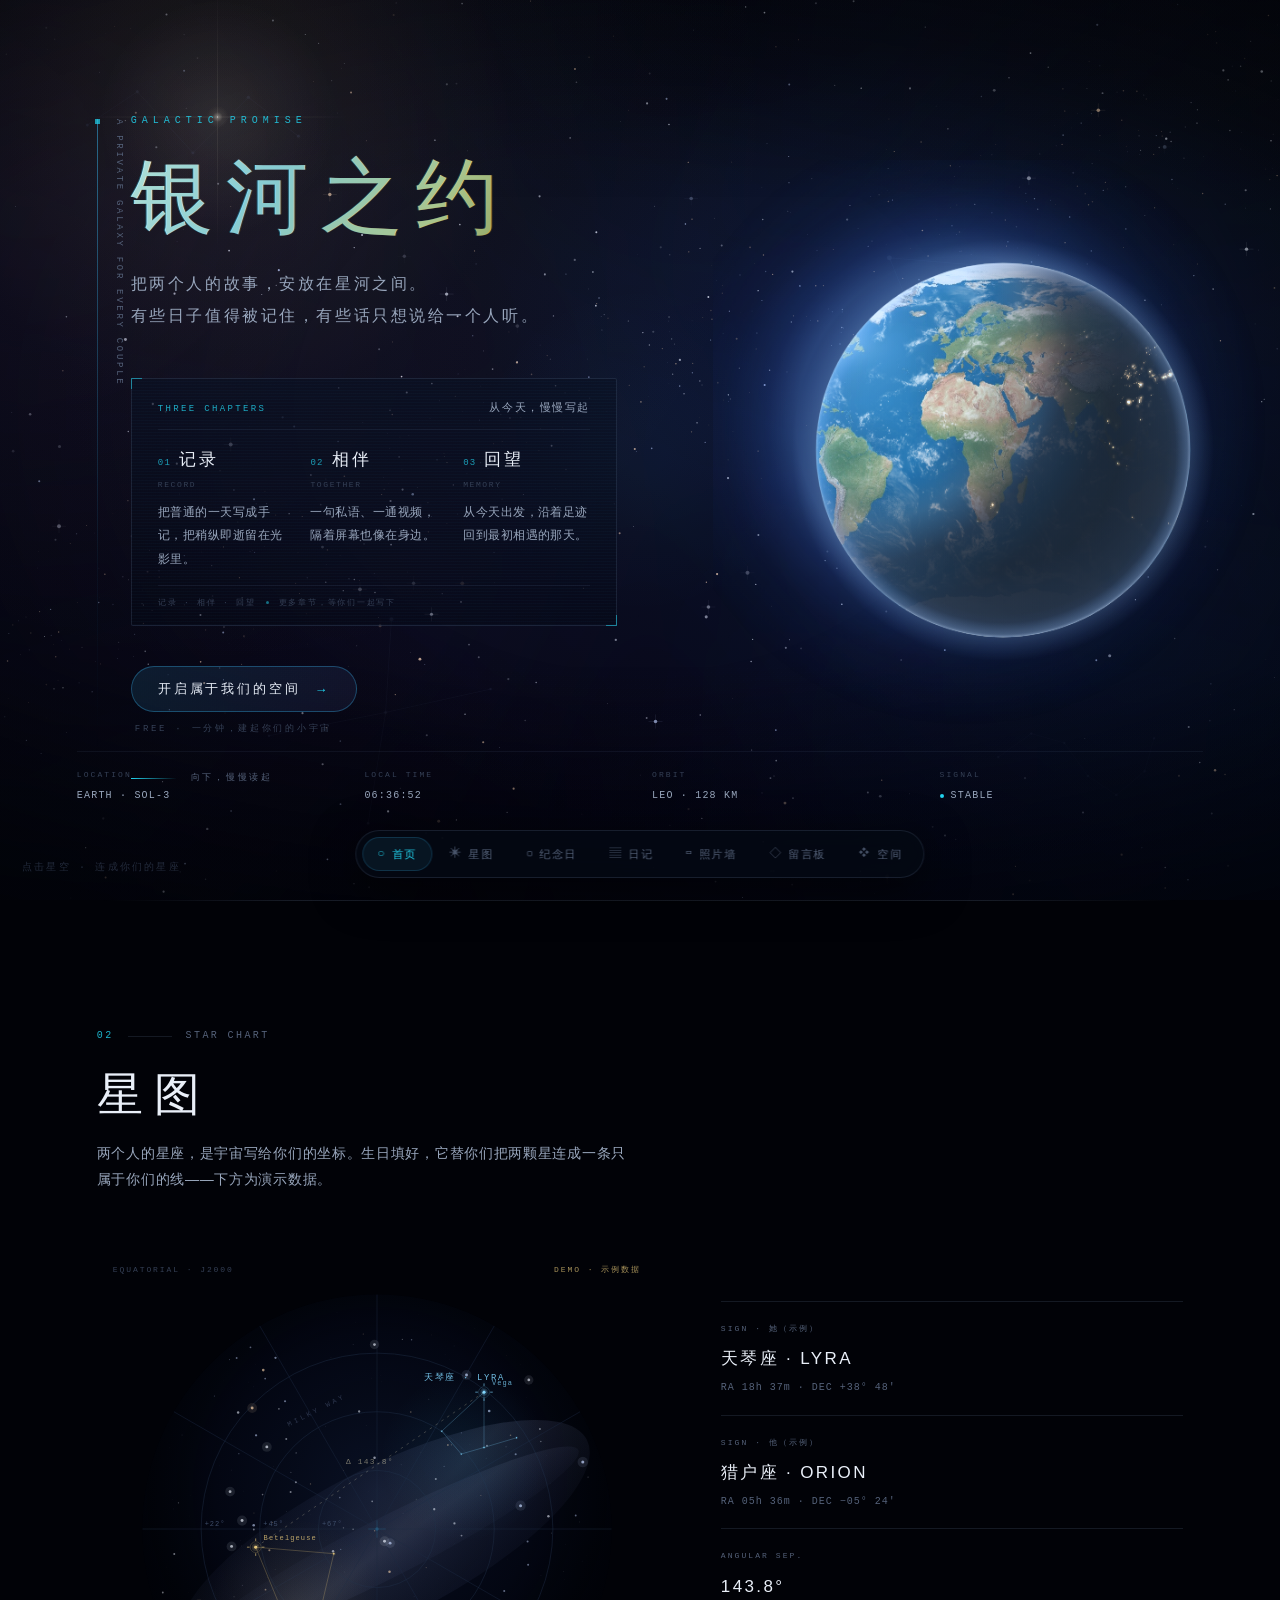
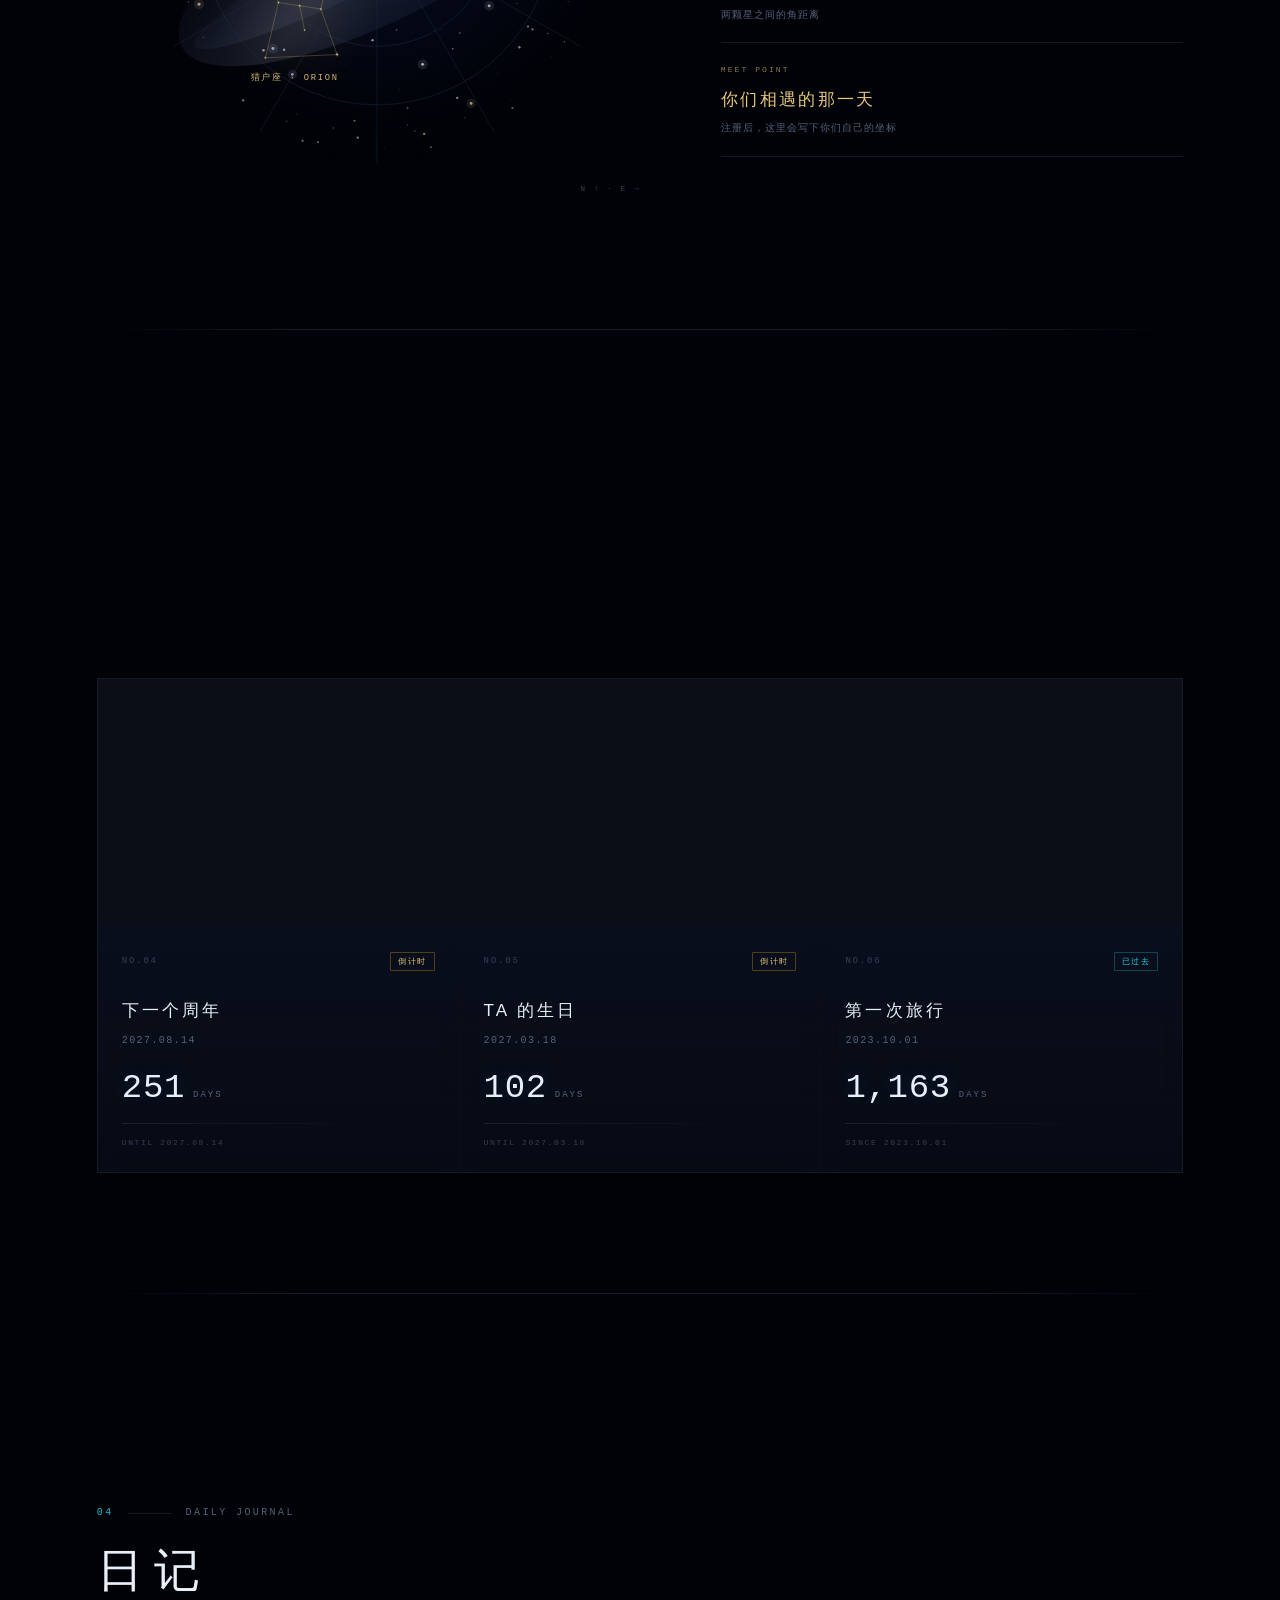
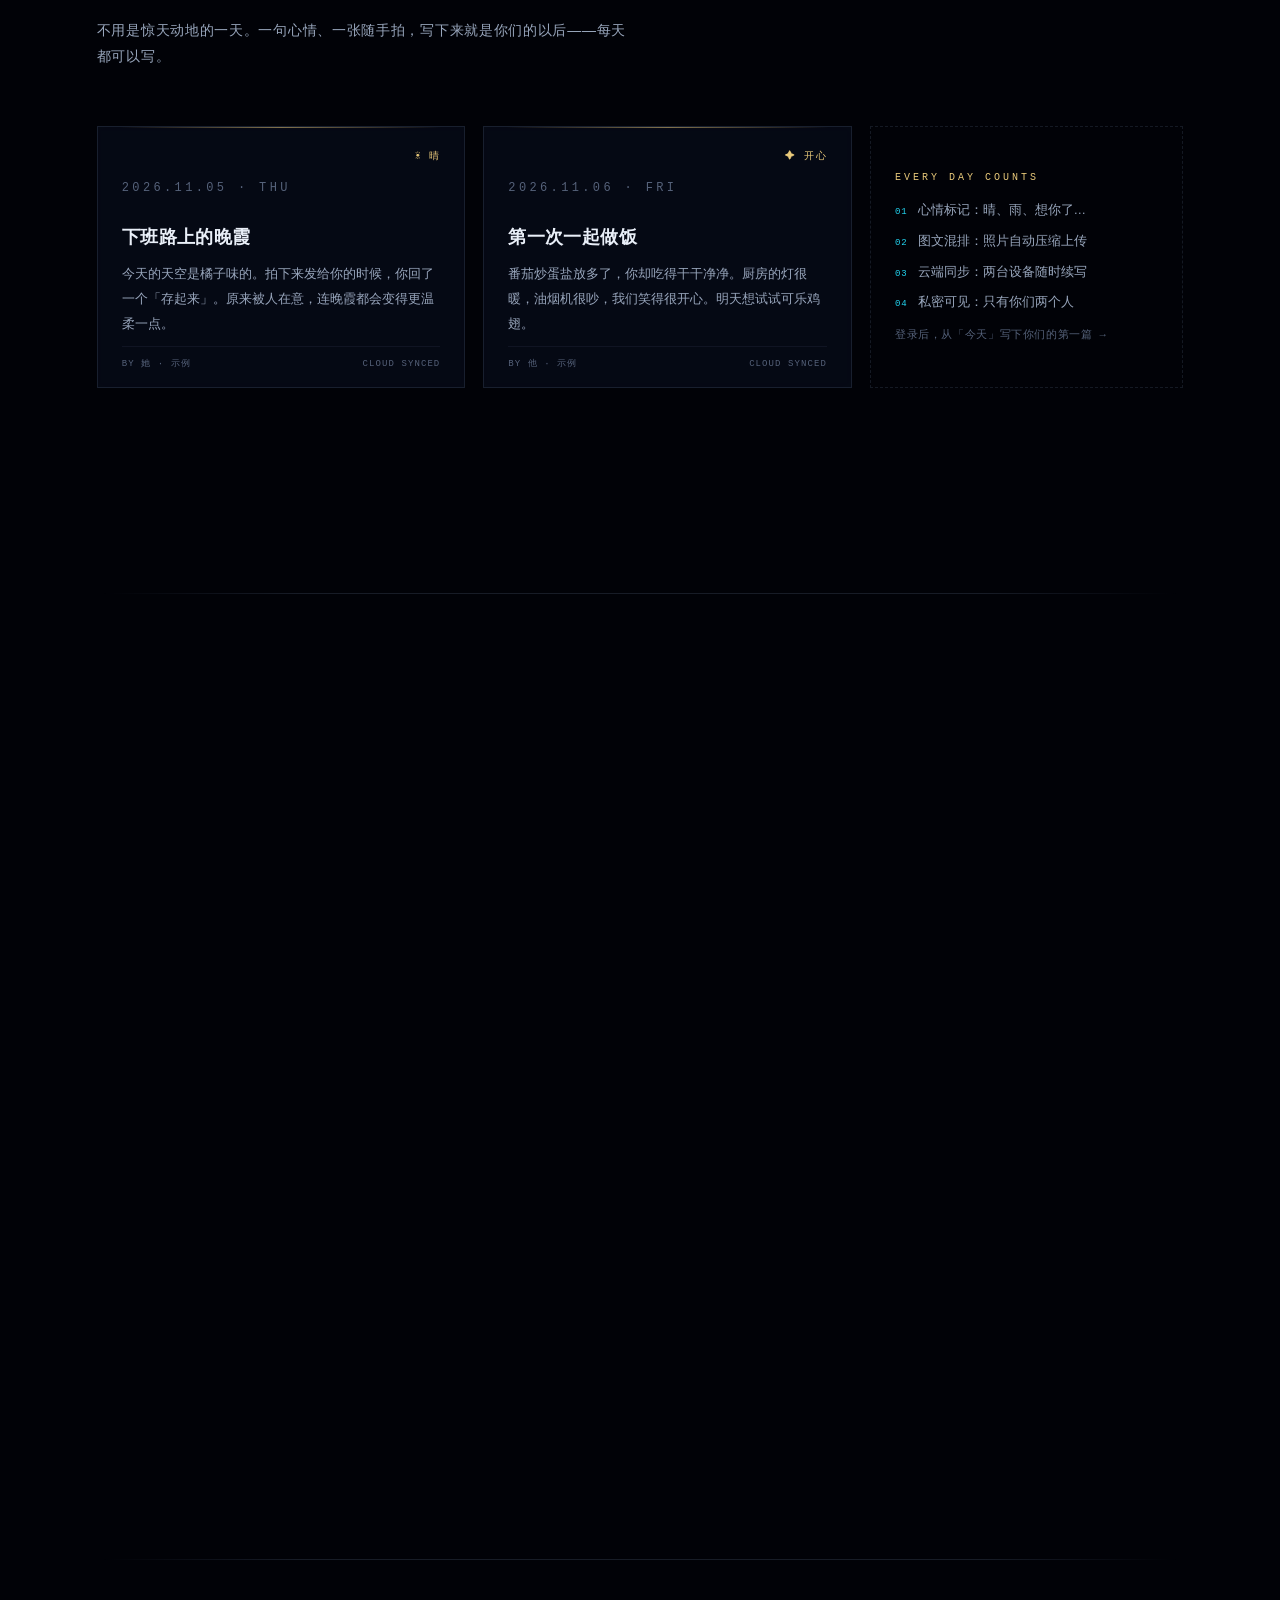
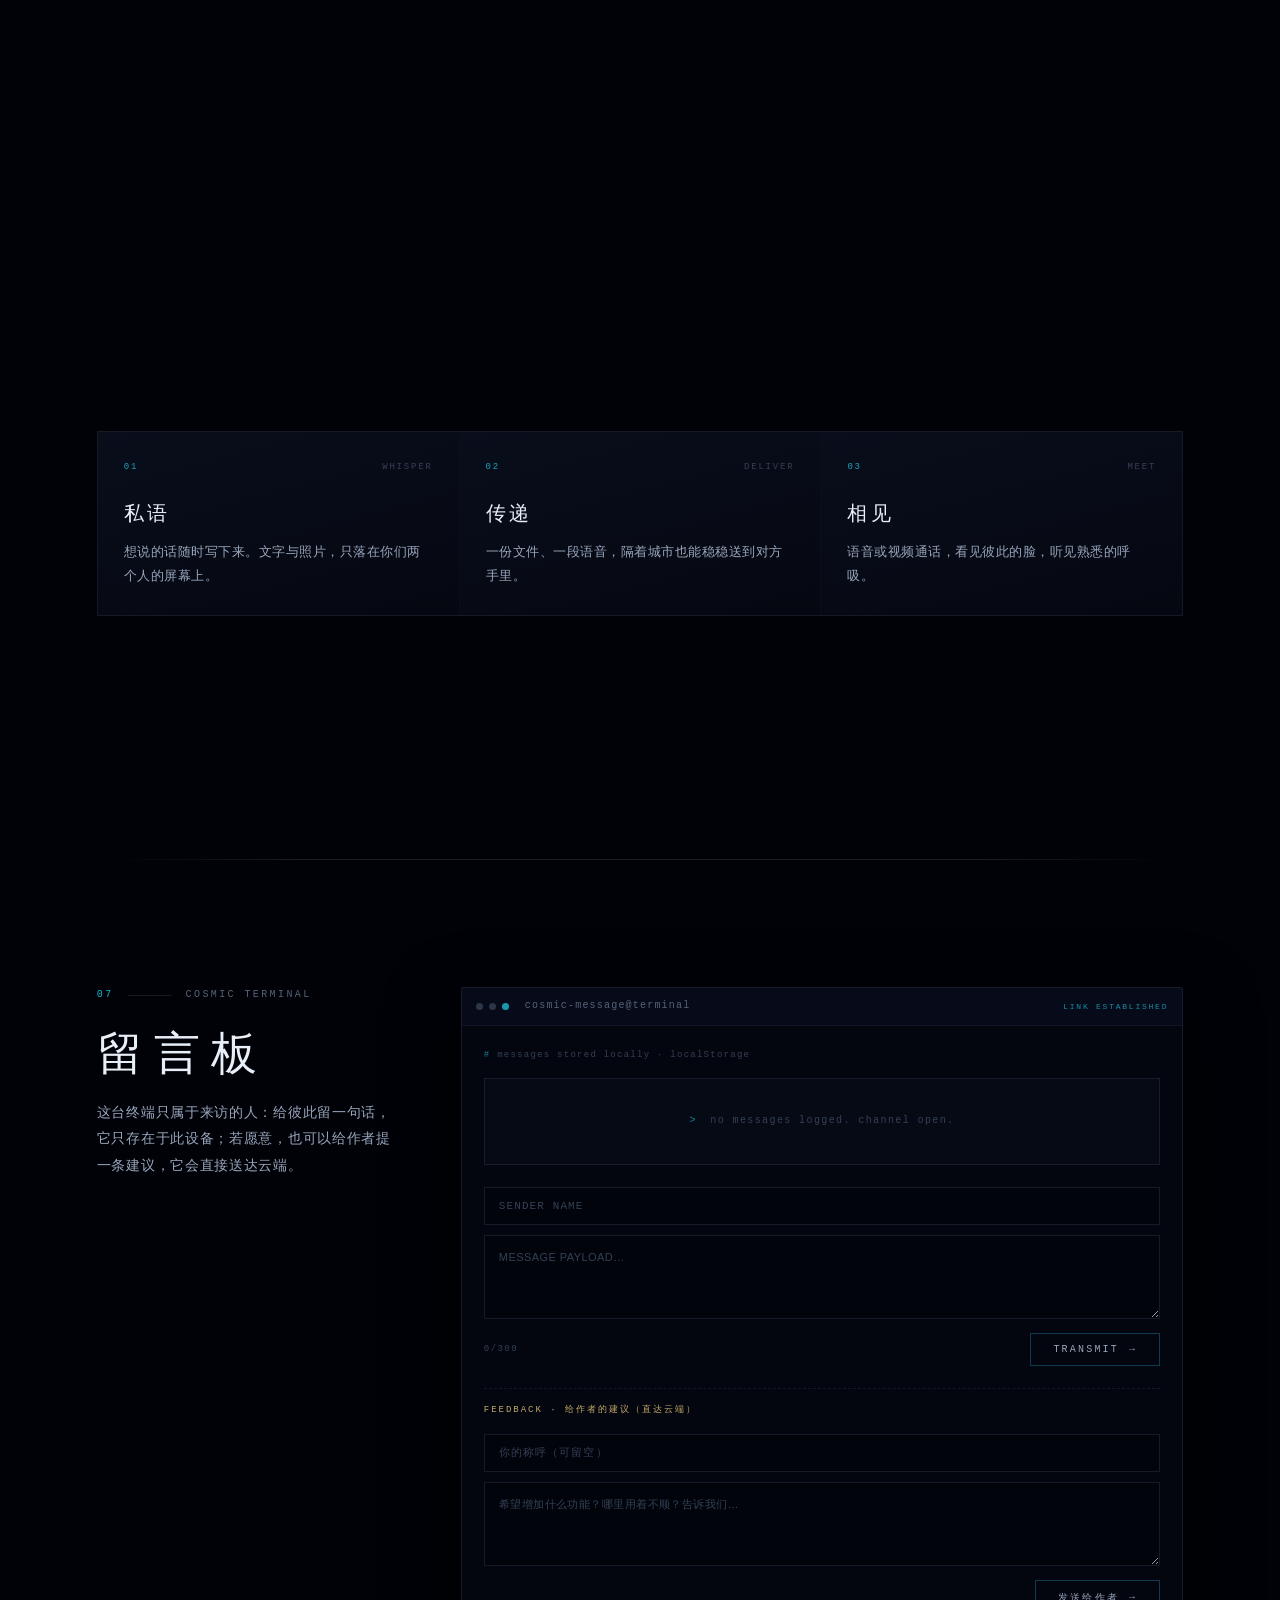
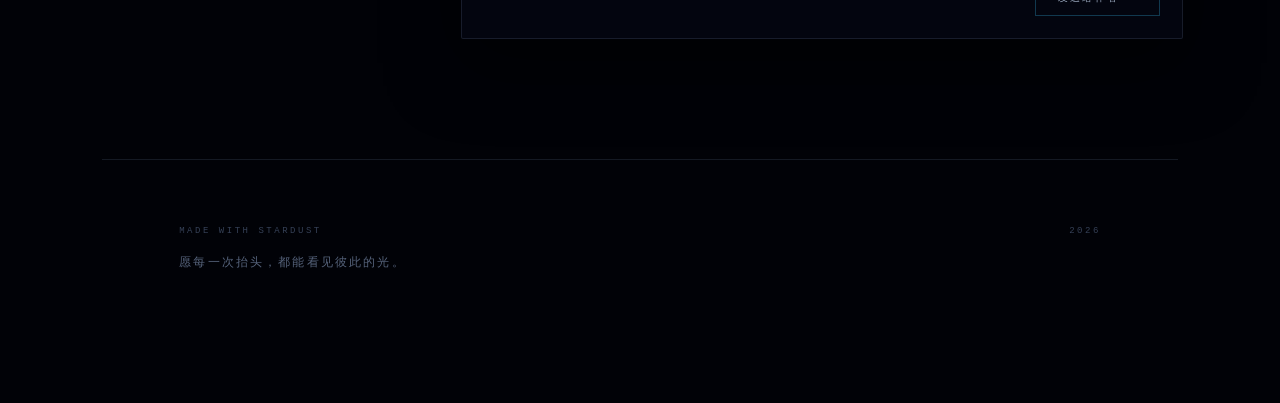
==== index.html @ 8450c368 "feat: shared couple album (add/view/remove photos), long message expand, draft autosave, today banne" ====
<!DOCTYPE html>
<html lang="zh-CN">
<head>
<meta charset="UTF-8" />
<meta name="viewport" content="width=device-width, initial-scale=1.0, maximum-scale=1.0, user-scalable=no, interactive-widget=resizes-content" />
<title>银河之约</title>
<meta name="description" content="银河之约 · 情侣私密空间：日记、照片、私语、通话与纪念日，只属于你们两个人。" />
<meta name="theme-color" content="#010207" />
<link rel="manifest" href="manifest.webmanifest" />
<link rel="icon" type="image/png" sizes="192x192" href="pwa-192.png" />
<link rel="apple-touch-icon" href="pwa-192.png" />
<meta name="apple-mobile-web-app-capable" content="yes" />
<meta name="apple-mobile-web-app-status-bar-style" content="black-translucent" />
<meta name="apple-mobile-web-app-title" content="银河之约" />
<link rel="stylesheet" href="style.css?v=20261110c" />
</head>
<body>

<!-- ============ 背景层 ============ -->
<div class="space-bg">
  <canvas id="starfield"></canvas>
  <svg id="skyConstellations" class="sky-constellations" viewBox="0 0 1000 700" preserveAspectRatio="xMidYMid slice" aria-hidden="true"></svg>
  <div class="nebula-layer" id="nebula"></div>
  <div class="galaxy-arm" id="galaxyArm"></div>
  <div class="grain"></div>
  <div class="vignette"></div>
</div>

<!-- 点击星空落下的星座 -->
<canvas id="userStars" aria-hidden="true"></canvas>

<!-- 鼠标跟随光晕 -->
<div class="cursor-glow" id="cursorGlow"></div>

<!-- ============ 加载动画 ============ -->
<div class="loader" id="loader">
  <div class="boot">
    <div class="boot-row"><span class="boot-k">SESSION</span><span class="boot-v">ORBITAL_RENDERER</span><span class="boot-s">OK</span></div>
    <div class="boot-row"><span class="boot-k">EPHEMERIS</span><span class="boot-v">EARTH / SOL-3</span><span class="boot-s">OK</span></div>
    <div class="boot-row"><span class="boot-k">STAR_CATALOG</span><span class="boot-v">HIPPARCOS SUBSET</span><span class="boot-s">LOADED</span></div>
    <div class="boot-row"><span class="boot-k">SIGNAL</span><span class="boot-v">ACQUIRING…</span><span class="boot-s blink">▮</span></div>
  </div>
  <div class="boot-bar"><i></i></div>
  <div class="boot-caption">穿越银河 · 正在接近地球</div>
</div>
<script>
  // 兜底：即使后续脚本加载失败或报错，开机画面也会按时隐藏
  setTimeout(function () {
    var l = document.getElementById('loader');
    if (l) l.classList.add('hide');
  }, 1800);
</script>

<!-- ============ 底部导航 ============ -->
<nav class="bottom-nav">
  <a href="#home" class="nav-link active" data-target="home">
    <span class="nav-icon">○</span><span class="nav-label">首页</span>
  </a>
  <a href="#coordinates" class="nav-link" data-target="coordinates">
    <span class="nav-icon">✳</span><span class="nav-label">星图</span>
  </a>
  <a href="#anniversary" class="nav-link" data-target="anniversary">
    <span class="nav-icon">▢</span><span class="nav-label">纪念日</span>
  </a>
  <a href="#journal" class="nav-link" data-target="journal">
    <span class="nav-icon">▤</span><span class="nav-label">日记</span>
  </a>
  <a href="#gallery" class="nav-link" data-target="gallery">
    <span class="nav-icon">▭</span><span class="nav-label">照片墙</span>
  </a>
  <a href="#message" class="nav-link" data-target="message">
    <span class="nav-icon">◇</span><span class="nav-label">留言板</span>
  </a>
  <a class="nav-link nav-app" id="navApp">
    <span class="nav-icon">❖</span><span class="nav-label">空间</span>
  </a>
</nav>

<!-- ============ 01 首页 ============ -->
<section id="home" class="section hero">
  <div class="hero-content">
    <div class="hero-text">
      <div class="hero-rail"><span>A PRIVATE GALAXY FOR EVERY COUPLE</span></div>
      <div class="hero-subtitle">GALACTIC PROMISE</div>
      <h1 class="hero-title">
        <span class="name name-brand">银河之约</span>
      </h1>
      <p class="hero-quote">把两个人的故事，安放在星河之间。<br />有些日子值得被记住，有些话只想说给一个人听。</p>

      <!-- 空间三章 -->
      <div class="hud-panel hero-chapters">
        <div class="hud-top">
          <span class="hud-label">THREE CHAPTERS</span>
          <span class="hud-date">从今天，慢慢写起</span>
        </div>
        <div class="chapter-list">
          <div class="chapter">
            <div class="chapter-head"><span class="chapter-no">01</span><span class="chapter-name">记录</span></div>
            <div class="chapter-en">RECORD</div>
            <p class="chapter-desc">把普通的一天写成手记，把稍纵即逝留在光影里。</p>
          </div>
          <div class="chapter">
            <div class="chapter-head"><span class="chapter-no">02</span><span class="chapter-name">相伴</span></div>
            <div class="chapter-en">TOGETHER</div>
            <p class="chapter-desc">一句私语、一通视频，隔着屏幕也像在身边。</p>
          </div>
          <div class="chapter">
            <div class="chapter-head"><span class="chapter-no">03</span><span class="chapter-name">回望</span></div>
            <div class="chapter-en">MEMORY</div>
            <p class="chapter-desc">从今天出发，沿着足迹回到最初相遇的那天。</p>
          </div>
        </div>
        <div class="hud-foot">
          <span>记录 · 相伴 · 回望</span>
          <span class="hud-dot"></span>
          <span>更多章节，等你们一起写下</span>
        </div>
      </div>

      <div class="hero-cta">
        <button class="cta-btn" id="ctaEnter" type="button">
          <span class="cta-txt">开启属于我们的空间</span>
          <span class="cta-arrow">→</span>
        </button>
        <span class="cta-note">FREE · 一分钟，建起你们的小宇宙</span>
      </div>

      <a href="#coordinates" class="scroll-hint">
        <span class="scroll-line"></span>
        <span>向下，慢慢读起</span>
      </a>
    </div>
  </div>

  <div class="hero-meta">
    <div class="hm-item"><span class="hm-k">LOCATION</span><span class="hm-v">EARTH · SOL-3</span></div>
    <div class="hm-item"><span class="hm-k">LOCAL TIME</span><span class="hm-v" id="localClock">--:--:--</span></div>
    <div class="hm-item"><span class="hm-k">ORBIT</span><span class="hm-v">LEO · 128 KM</span></div>
    <div class="hm-item"><span class="hm-k">SIGNAL</span><span class="hm-v"><i class="pulse"></i>STABLE</span></div>
  </div>
</section>

<!-- ============ 02 星图 ============ -->
<section id="coordinates" class="section">
  <div class="section-inner">
    <div class="section-head">
      <div class="sec-meta"><span class="sec-no">02</span><span class="sec-dim"></span><span class="sec-tag">STAR CHART</span></div>
      <h2 class="section-title">星图</h2>
      <p class="section-desc" id="chartDesc">两个人的星座，是宇宙写给你们的坐标。生日填好，它替你们把两颗星连成一条只属于你们的线——下方为演示数据。</p>
    </div>

    <div class="star-stage">
      <div class="chart-wrap">
        <svg id="starChart" viewBox="0 0 640 640" preserveAspectRatio="xMidYMid meet" role="img" aria-label="赤道坐标星图"></svg>
        <div class="chart-hud chart-hud-tl">EQUATORIAL · J2000</div>
        <div class="chart-hud chart-hud-tr">DEMO · 示例数据</div>
        <div class="chart-hud chart-hud-br">N ↑ · E →</div>
      </div>

      <div class="coord-meta">
        <div class="coord-row">
          <div class="coord-key">SIGN · 她（示例）</div>
          <div class="coord-val" id="signA">天琴座 · LYRA</div>
          <div class="coord-sub" id="signACoord">RA 18h 37m · DEC +38° 47′</div>
        </div>
        <div class="coord-row">
          <div class="coord-key">SIGN · 他（示例）</div>
          <div class="coord-val" id="signB">猎户座 · ORION</div>
          <div class="coord-sub" id="signBCoord">RA 05h 35m · DEC −05° 23′</div>
        </div>
        <div class="coord-row">
          <div class="coord-key">ANGULAR SEP.</div>
          <div class="coord-val" id="separation">92.6°</div>
          <div class="coord-sub">两颗星之间的角距离</div>
        </div>
        <div class="coord-row meet">
          <div class="coord-key">MEET POINT</div>
          <div class="coord-val">你们相遇的那一天</div>
          <div class="coord-sub">注册后，这里会写下你们自己的坐标</div>
        </div>
      </div>
    </div>
  </div>
</section>

<!-- ============ 03 纪念日 ============ -->
<section id="anniversary" class="section">
  <div class="section-inner">
    <div class="section-head">
      <div class="sec-meta"><span class="sec-no">03</span><span class="sec-dim"></span><span class="sec-tag">ANNIVERSARY LOG</span></div>
      <h2 class="section-title">纪念日</h2>
      <p class="section-desc">有些日子，不必提醒也不会忘。相遇的第几天、下一个周年还有多远，它替你们静静数着——下方为演示数据。</p>
    </div>

    <div class="anniv-grid" id="annivGrid"></div>
  </div>
</section>

<!-- ============ 04 日记 ============ -->
<section id="journal" class="section">
  <div class="section-inner">
    <div class="section-head">
      <div class="sec-meta"><span class="sec-no">04</span><span class="sec-dim"></span><span class="sec-tag">DAILY JOURNAL</span></div>
      <h2 class="section-title">日记</h2>
      <p class="section-desc">不用是惊天动地的一天。一句心情、一张随手拍，写下来就是你们的以后——每天都可以写。</p>
    </div>

    <div class="diary-demo">
      <article class="diary-card fade-up">
        <div class="diary-top">
          <span class="diary-date">2026.11.05 · THU</span>
          <span class="diary-mood">☀ 晴</span>
        </div>
        <h3 class="diary-title">下班路上的晚霞</h3>
        <p class="diary-text">今天的天空是橘子味的。拍下来发给你的时候，你回了一个「存起来」。原来被人在意，连晚霞都会变得更温柔一点。</p>
        <div class="diary-foot">
          <span>BY 她 · 示例</span>
          <span>CLOUD SYNCED</span>
        </div>
      </article>

      <article class="diary-card fade-up" style="transition-delay:.08s">
        <div class="diary-top">
          <span class="diary-date">2026.11.06 · FRI</span>
          <span class="diary-mood">✦ 开心</span>
        </div>
        <h3 class="diary-title">第一次一起做饭</h3>
        <p class="diary-text">番茄炒蛋盐放多了，你却吃得干干净净。厨房的灯很暖，油烟机很吵，我们笑得很开心。明天想试试可乐鸡翅。</p>
        <div class="diary-foot">
          <span>BY 他 · 示例</span>
          <span>CLOUD SYNCED</span>
        </div>
      </article>

      <aside class="diary-side fade-up" style="transition-delay:.16s">
        <h3>EVERY DAY COUNTS</h3>
        <div class="diary-feat">
          <div><span>01</span>心情标记：晴、雨、想你了…</div>
          <div><span>02</span>图文混排：照片自动压缩上传</div>
          <div><span>03</span>云端同步：两台设备随时续写</div>
          <div><span>04</span>私密可见：只有你们两个人</div>
        </div>
        <p>登录后，从「今天」写下你们的第一篇 →</p>
      </aside>
    </div>
  </div>
</section>

<!-- ============ 05 照片墙 ============ -->
<section id="gallery" class="section">
  <div class="section-inner">
    <div class="section-head">
      <div class="sec-meta"><span class="sec-no">05</span><span class="sec-dim"></span><span class="sec-tag">MEMORY ARCHIVE</span></div>
      <h2 class="section-title">照片墙</h2>
      <p class="section-desc">光替你们留住瞬间，你们把它挂进星空。下方为示例图。</p>
    </div>

    <div class="gallery-grid" id="galleryGrid"></div>
  </div>
</section>

<!-- 图片放大预览 -->
<div class="lightbox" id="lightbox">
  <div class="lightbox-inner">
    <button class="lb-close" id="lbClose" aria-label="关闭">×</button>
    <img id="lbImg" src="" alt="" />
    <div class="lb-foot">
      <span class="lb-index" id="lbIndex">01 / 06</span>
      <span class="lb-caption" id="lbCaption"></span>
    </div>
  </div>
</div>

<!-- ============ 06 私信与通话 ============ -->
<section id="together" class="section">
  <div class="section-inner">
    <div class="section-head">
      <div class="sec-meta"><span class="sec-no">06</span><span class="sec-dim"></span><span class="sec-tag">WHISPER &amp; CALL</span></div>
      <h2 class="section-title">私语与相见</h2>
      <p class="section-desc">有些话不必等到见面。文字、照片、文件随手送达；想念的时候，一通语音或视频，让距离短暂失效。登录后进入「私信」，只有你们两个人看得见。</p>
    </div>

    <div class="together-grid">
      <article class="together-card">
        <div class="tg-top"><span class="tg-no">01</span><span class="tg-en">WHISPER</span></div>
        <h3>私语</h3>
        <p>想说的话随时写下来。文字与照片，只落在你们两个人的屏幕上。</p>
      </article>
      <article class="together-card">
        <div class="tg-top"><span class="tg-no">02</span><span class="tg-en">DELIVER</span></div>
        <h3>传递</h3>
        <p>一份文件、一段语音，隔着城市也能稳稳送到对方手里。</p>
      </article>
      <article class="together-card">
        <div class="tg-top"><span class="tg-no">03</span><span class="tg-en">MEET</span></div>
        <h3>相见</h3>
        <p>语音或视频通话，看见彼此的脸，听见熟悉的呼吸。</p>
      </article>
    </div>
  </div>
</section>

<!-- ============ 07 留言板 ============ -->
<section id="message" class="section">
  <div class="section-inner">
    <div class="message-stage">
      <div class="section-head">
        <div class="sec-meta"><span class="sec-no">07</span><span class="sec-dim"></span><span class="sec-tag">COSMIC TERMINAL</span></div>
        <h2 class="section-title">留言板</h2>
        <p class="section-desc">这台终端只属于来访的人：给彼此留一句话，它只存在于此设备；若愿意，也可以给作者提一条建议，它会直接送达云端。</p>
      </div>

      <div class="terminal">
      <div class="terminal-bar">
        <span class="dot"></span><span class="dot"></span><span class="dot on"></span>
        <span class="term-title">cosmic-message@terminal</span>
        <span class="term-status">LINK ESTABLISHED</span>
      </div>
      <div class="terminal-body">
        <div class="term-note"><span># </span>messages stored locally · localStorage</div>
        <div class="msg-list" id="msgList"></div>
        <form class="msg-form" id="msgForm">
          <div class="msg-fields">
            <input type="text" id="msgName" class="msg-input" placeholder="SENDER NAME" maxlength="20" />
            <textarea id="msgText" class="msg-input msg-area" placeholder="MESSAGE PAYLOAD…" maxlength="300"></textarea>
          </div>
          <div class="msg-actions">
            <span class="msg-count"><span id="msgCount">0</span>/300</span>
            <button type="submit" class="msg-btn">TRANSMIT <span class="btn-arrow">→</span></button>
          </div>
        </form>

        <div class="fb-divider"><span>FEEDBACK · 给作者的建议（直达云端）</span></div>
        <form class="msg-form" id="fbForm">
          <div class="msg-fields">
            <input type="text" id="fbName" class="msg-input" placeholder="你的称呼（可留空）" maxlength="20" />
            <textarea id="fbText" class="msg-input msg-area" placeholder="希望增加什么功能？哪里用着不顺？告诉我们…" maxlength="500"></textarea>
          </div>
          <div class="msg-actions">
            <span class="fb-status" id="fbStatus"></span>
            <button type="submit" class="msg-btn">发送给作者 <span class="btn-arrow">→</span></button>
          </div>
        </form>
      </div>
      </div>
    </div>
  </div>
</section>

<footer class="footer">
  <div class="footer-top">
    <span>MADE WITH STARDUST</span>
    <span id="footerYear">2026</span>
  </div>
  <div class="footer-sub">愿每一次抬头，都能看见彼此的光。</div>
</footer>

<!-- ============ 登录 / 注册 ============ -->
<div class="auth-modal" id="authModal" hidden>
  <div class="auth-box" role="dialog" aria-modal="true">
    <div class="auth-head">
      <div class="auth-logo">✦</div>
      <div class="auth-title">银河之约 · 私密空间</div>
      <div class="auth-sub">OUR PRIVATE ORBIT</div>
    </div>
    <div class="auth-tabs">
      <button type="button" class="auth-tab active" data-tab="login">登录</button>
      <button type="button" class="auth-tab" data-tab="register">注册</button>
    </div>

    <form class="auth-form" id="loginForm">
      <label class="af-label">用户名
        <input id="loginUser" autocomplete="username" required maxlength="20" />
      </label>
      <label class="af-label">密码
        <input id="loginPass" type="password" autocomplete="current-password" required maxlength="40" />
      </label>
      <button class="auth-submit" type="submit">登 录</button>
      <button type="button" class="auth-forgot" id="forgotBtn">忘记密码？用恢复码重置</button>
      <div class="auth-err" id="loginErr"></div>
    </form>

    <form class="auth-form" id="regForm" hidden>
      <div class="af-row">
        <label class="af-label">用户名
          <input id="regUser" required minlength="2" maxlength="20" placeholder="登录用" />
        </label>
        <label class="af-label">昵称
          <input id="regNick" required maxlength="12" placeholder="TA看到的名字" />
        </label>
      </div>
      <div class="af-row">
        <label class="af-label">密码
          <input id="regPass" type="password" required minlength="4" maxlength="40" />
        </label>
        <label class="af-label">确认密码
          <input id="regPass2" type="password" required maxlength="40" />
        </label>
      </div>
      <div class="af-row af-row-full">
        <label class="af-label">生日
          <div class="bday-selects">
            <select id="regYear"><option value="">年</option></select>
            <select id="regMonth"><option value="">月</option></select>
            <select id="regDay"><option value="">日</option></select>
          </div>
        </label>
      </div>
      <div class="af-row af-row-full">
        <label class="af-label">星座
          <select id="regSign">
            <option>白羊座</option><option>金牛座</option><option>双子座</option>
            <option>巨蟹座</option><option>狮子座</option><option>处女座</option>
            <option>天秤座</option><option>天蝎座</option><option>射手座</option>
            <option>摩羯座</option><option>水瓶座</option><option>双鱼座</option>
          </select>
        </label>
      </div>
      <div class="af-hint">选好生日自动匹配星座，也可以手动改</div>
      <div class="pair-toggle" id="pairToggle">
        <button type="button" class="pair-opt active" data-pair="create">创建我们的空间</button>
        <button type="button" class="pair-opt" data-pair="join">加入TA的空间</button>
      </div>
      <label class="af-label" id="pairCodeWrap" hidden>配对码（TA创建空间后会看到）
        <input id="regPair" placeholder="6位配对码" maxlength="6" />
      </label>
      <button class="auth-submit" type="submit">注册并进入</button>
      <div class="auth-err" id="regErr"></div>
      <div class="auth-tip">数据保存在你们的云端空间 · 两台设备实时同步</div>
    </form>

    <button class="auth-close" id="authClose" type="button" aria-label="关闭">×</button>
  </div>
</div>

<!-- ============ 情侣空间 ============ -->
<div class="app-overlay" id="app" hidden>
  <header class="app-top">
    <div class="app-brand">
      <span class="app-logo">✦</span>
      <span class="app-names" id="appNames">—</span>
      <span class="app-days" id="appDays"></span>
    </div>
    <nav class="app-tabs" id="appTabs">
      <button type="button" class="app-tab active" data-tab="today">今日</button>
      <button type="button" class="app-tab" data-tab="chat">私信<span class="tab-dot" id="chatDot" hidden></span></button>
      <button type="button" class="app-tab" data-tab="diary">日记</button>
      <button type="button" class="app-tab" data-tab="photos">照片</button>
      <button type="button" class="app-tab" data-tab="timeline">足迹</button>
      <button type="button" class="app-tab" data-tab="promise">约定</button>
      <button type="button" class="app-tab" data-tab="home">主页</button>
      <button type="button" class="app-tab" data-tab="us">我们</button>
    </nav>
    <div class="app-user">
      <span class="sync-state" id="syncState" hidden></span>
      <button type="button" class="btn-primary" id="btnWrite">＋ 写日记</button>
      <span class="app-me" id="appMe"></span>
      <button type="button" class="btn-ghost" id="btnExit" title="返回网站">↩</button>
      <button type="button" class="btn-ghost" id="btnLogout">退出</button>
    </div>
  </header>
  <main class="app-main" id="appMain"></main>
</div>

<!-- ============ 日记编辑器 ============ -->
<div class="editor-modal" id="editorModal" hidden>
  <div class="editor-box" role="dialog" aria-modal="true">
    <div class="editor-head">
      <span id="editorTitle">记录今天</span>
      <button type="button" class="btn-ghost" id="editorClose">✕</button>
    </div>
    <div class="editor-moods" id="editorMoods"></div>
    <input class="editor-title" id="editorTitleInput" placeholder="标题（可留空）" maxlength="30" />
    <textarea class="editor-text" id="editorText" rows="6" maxlength="2000" placeholder="今天想记下来的一切……"></textarea>
    <div class="editor-photos">
      <div class="editor-thumbs" id="editorThumbs"></div>
      <label class="editor-addphoto">＋ 照片
        <input type="file" id="editorFile" accept="image/*" multiple hidden />
      </label>
    </div>
    <div class="editor-foot">
      <span class="editor-date" id="editorDate"></span>
      <button type="button" class="btn-primary" id="editorSave">保 存</button>
    </div>
  </div>
</div>

<!-- 语音 / 视频通话 -->
<div class="call-overlay" id="callOverlay" hidden>
  <div class="call-card" id="callCard">
    <video class="call-remote" id="callRemote" autoplay playsinline></video>
    <video class="call-local" id="callLocal" autoplay playsinline muted></video>
    <div class="call-info">
      <div class="call-avatar" id="callAvatar">?</div>
      <div class="call-name" id="callName">—</div>
      <div class="call-status" id="callStatus">正在呼叫…</div>
      <div class="call-timer" id="callTimerText" hidden>00:00</div>
      <div class="call-actions">
        <button type="button" class="call-btn accept" id="callAccept" hidden>接听</button>
        <button type="button" class="call-btn" id="callMute" hidden>静音</button>
        <button type="button" class="call-btn hang" id="callHang">挂断</button>
      </div>
    </div>
  </div>
  <audio id="callAudio" autoplay></audio>
</div>

<!-- 照片查看器 -->
<div class="viewer" id="viewer" hidden>
  <img id="viewerImg" src="" alt="" />
  <button type="button" class="viewer-close" id="viewerClose" aria-label="关闭">×</button>
</div>

<!-- 首次进入的三步引导 -->
<div class="onboard" id="onboard" hidden>
  <div class="onboard-card" role="dialog" aria-modal="true" aria-labelledby="obTitle">
    <div class="ob-glow" aria-hidden="true"></div>
    <div class="ob-step" id="obStep">STEP 01 / 03</div>
    <h3 class="ob-title" id="obTitle">记录</h3>
    <p class="ob-text" id="obText"></p>
    <div class="ob-dots" id="obDots" aria-hidden="true"></div>
    <div class="ob-actions">
      <button type="button" class="btn-ghost" id="obSkip">跳过</button>
      <button type="button" class="btn-primary" id="obNext">下一步 →</button>
    </div>
  </div>
</div>

<!-- 回忆年鉴 -->
<div class="yearbook" id="yearbook" hidden>
  <div class="yb-box" role="dialog" aria-modal="true">
    <button type="button" class="yb-close" id="ybClose" aria-label="关闭">×</button>
    <div class="yb-stage">
      <img id="ybImg" alt="回忆年鉴" />
    </div>
    <div class="yb-actions">
      <a class="btn-primary" id="ybDownload" download="yearbook.png">保存图片</a>
      <button type="button" class="btn-ghost" id="ybAgain">重新生成</button>
    </div>
    <p class="yb-note">图片为 1080 × 1350，适合发朋友圈或存进相册。</p>
  </div>
</div>

<!-- TA的个人主页（只读） -->
<div class="home-overlay" id="homeOverlay" hidden>
  <button type="button" class="home-close" id="homeClose" aria-label="关闭">×</button>
  <div class="home-body" id="homeBody"></div>
</div>

<!-- 编辑个人资料 -->
<div class="pmodal" id="profileModal" hidden>
  <div class="pm-card" role="dialog" aria-modal="true" aria-labelledby="pmTitle">
    <h3 id="pmTitle">编辑资料</h3>
    <label class="pm-field">昵称
      <input id="pmNick" maxlength="24" placeholder="怎么称呼你" />
    </label>
    <label class="pm-field">个性签名
      <input id="pmMotto" maxlength="40" placeholder="写一句此刻的心情…" />
    </label>
    <div class="pm-actions">
      <button type="button" class="btn-ghost" id="pmCancel">取消</button>
      <button type="button" class="btn-primary" id="pmSave">保存</button>
    </div>
  </div>
</div>

<!-- 设置恢复码 -->
<div class="pmodal" id="recoveryModal" hidden>
  <div class="pm-card" role="dialog" aria-modal="true">
    <h3>设置恢复码</h3>
    <p class="pm-tip">忘记密码时，用这串恢复码重置。它只显示这一次，请抄下来或截图保存。</p>
    <div class="rc-code" id="rcCode">—</div>
    <p class="rc-hint" id="rcHint"></p>
    <div class="pm-actions">
      <button type="button" class="btn-ghost" id="rcCopy">复制</button>
      <button type="button" class="btn-ghost" id="rcCancel">取消</button>
      <button type="button" class="btn-primary" id="rcSave">我已记下</button>
    </div>
  </div>
</div>

<!-- 用恢复码重置密码 -->
<div class="pmodal" id="recoverModal" hidden>
  <div class="pm-card" role="dialog" aria-modal="true">
    <h3>重置密码</h3>
    <p class="pm-tip">输入用户名、恢复码和新密码。恢复码可在空间「我们」页生成。</p>
    <label class="pm-field">用户名
      <input id="rvUser" maxlength="20" autocomplete="username" />
    </label>
    <label class="pm-field">恢复码
      <input id="rvCode" maxlength="20" placeholder="例如 ABCDE-12345" />
    </label>
    <label class="pm-field">新密码
      <input id="rvPass" type="password" maxlength="40" autocomplete="new-password" />
    </label>
    <div class="auth-err" id="rvErr"></div>
    <div class="pm-actions">
      <button type="button" class="btn-ghost" id="rvCancel">取消</button>
      <button type="button" class="btn-primary" id="rvGo">重置</button>
    </div>
  </div>
</div>

<!-- 分享链接 -->
<div class="pmodal" id="shareModal" hidden>
  <div class="pm-card" role="dialog" aria-modal="true">
    <h3>只读分享链接</h3>
    <p class="pm-tip">拿到链接的人可以看到你们的统计与最近记录，只能看，不能改，也看不到私信。</p>
    <input class="pm-share-input" id="shareUrl" readonly />
    <div class="pm-actions">
      <button type="button" class="btn-ghost" id="shareCopy">复制链接</button>
      <button type="button" class="btn-primary" id="shareClose">完成</button>
    </div>
  </div>
</div>

<!-- 只读分享页 -->
<div class="share-page" id="sharePage" hidden>
  <div class="share-inner" id="shareBody"></div>
</div>

<!-- Supabase SDK：优先使用站内自带的 vendor 副本（不依赖外网 CDN，国内网络可用）；
     本地文件异常时再退回 CDN。未配置云端时加载失败也不影响本地模式。 -->
<script src="vendor/supabase.min.js?v=2.119.0"></script>
<script>
  if (typeof window.supabase === 'undefined') {
    document.write('<script src="https://cdn.jsdelivr.net/npm/@supabase/supabase-js@2/dist/umd/supabase.min.js"><\/script>');
  }
</script>
<script src="script.js?v=20261107i"></script>
<script src="app.js?v=20261110c"></script>
</body>
</html>
---- style.css ----
/* ============================================================
   银河之约 · 情侣纪念网站
   视觉：电影感深空 / 全息界面 / 克制光效
   ============================================================ */

:root {
  --bg-0: #010207;
  --bg-1: #04070f;
  --bg-2: #080e1e;

  --cyan: #22d3ee;
  --blue: #3b82f6;
  --violet: #818cf8;
  --gold: #d4a017;
  --gold-soft: #e8c97a;

  --white: #e9eff8;
  --white-dim: #98a6bc;
  --white-mute: #55627a;
  --white-faint: #354056;

  --hairline: rgba(126, 148, 184, 0.16);
  --hairline-soft: rgba(126, 148, 184, 0.09);

  --glass: rgba(10, 16, 34, 0.5);
  --glass-2: rgba(6, 10, 24, 0.62);

  --font-sans: -apple-system, BlinkMacSystemFont, "Segoe UI", "PingFang SC",
    "Hiragino Sans GB", "Microsoft YaHei", "Helvetica Neue", Arial, sans-serif;
  --font-mono: "SF Mono", "JetBrains Mono", "Roboto Mono", "Consolas",
    "Liberation Mono", monospace;

  --ease: cubic-bezier(0.16, 1, 0.3, 1);
}

* { margin: 0; padding: 0; box-sizing: border-box; }

html { scroll-behavior: smooth; }

body {
  font-family: var(--font-sans);
  background: var(--bg-0);
  color: var(--white);
  overflow-x: hidden;
  -webkit-font-smoothing: antialiased;
  line-height: 1.65;
}

a { color: inherit; text-decoration: none; }
img { display: block; max-width: 100%; }

::selection { background: rgba(56, 189, 248, 0.22); color: #fff; }

/* 滚动条 */
::-webkit-scrollbar { width: 8px; }
::-webkit-scrollbar-track { background: #03060d; }
::-webkit-scrollbar-thumb { background: #1a2436; border-radius: 4px; }
::-webkit-scrollbar-thumb:hover { background: #26344c; }

/* ============================================================
   背景
   ============================================================ */
.space-bg {
  position: fixed;
  inset: 0;
  z-index: -2;
  background:
    radial-gradient(ellipse 70% 60% at 74% 36%, #0a1530 0%, #04070f 52%, #010207 100%);
  overflow: hidden;
}

#starfield {
  position: absolute;
  inset: 0;
  width: 100%;
  height: 100%;
}

.sky-constellations {
  position: absolute;
  inset: -4% 0 0 0;
  width: 100%;
  height: 108%;
  will-change: transform;
}

.nebula-layer {
  position: absolute;
  inset: -20%;
  background:
    radial-gradient(circle at 16% 28%, rgba(84, 66, 190, 0.16), transparent 46%),
    radial-gradient(circle at 80% 64%, rgba(26, 62, 170, 0.14), transparent 50%),
    radial-gradient(circle at 54% 84%, rgba(60, 26, 120, 0.10), transparent 48%),
    radial-gradient(circle at 90% 14%, rgba(196, 150, 40, 0.035), transparent 38%);
  filter: blur(46px);
  will-change: transform;
}

.galaxy-arm {
  position: absolute;
  top: 50%;
  left: 50%;
  width: 190vmax;
  height: 190vmax;
  transform: translate(-50%, -50%);
  background: conic-gradient(from 0deg at 50% 50%,
      transparent 0deg,
      rgba(129, 140, 248, 0.045) 26deg,
      transparent 62deg,
      rgba(56, 140, 248, 0.04) 118deg,
      transparent 176deg,
      rgba(129, 140, 248, 0.035) 236deg,
      transparent 300deg,
      rgba(56, 189, 248, 0.028) 360deg);
  filter: blur(72px);
  animation: galaxySpin 170s linear infinite;
  will-change: transform, margin-top;
}
@keyframes galaxySpin {
  to { transform: translate(-50%, -50%) rotate(360deg); }
}

/* 胶片颗粒 */
.grain {
  position: absolute;
  inset: 0;
  pointer-events: none;
  opacity: 0.5;
  mix-blend-mode: overlay;
  background-image: url("data:image/svg+xml;utf8,<svg xmlns='http://www.w3.org/2000/svg' width='180' height='180'><filter id='n'><feTurbulence type='fractalNoise' baseFrequency='0.85' numOctaves='3' stitchTiles='stitch'/><feColorMatrix values='0 0 0 0 1  0 0 0 0 1  0 0 0 0 1  0 0 0 0.05 0'/></filter><rect width='100%25' height='100%25' filter='url(%23n)'/></svg>");
}

/* 暗角 */
.vignette {
  position: absolute;
  inset: 0;
  pointer-events: none;
  background:
    radial-gradient(ellipse at 50% 45%, transparent 38%, rgba(1, 2, 7, 0.55) 100%),
    linear-gradient(180deg, rgba(1, 2, 7, 0.35) 0%, transparent 22%, transparent 74%, rgba(1, 2, 7, 0.5) 100%);
}

/* 鼠标光晕 */
.cursor-glow {
  position: fixed;
  left: 0;
  top: 0;
  width: 340px;
  height: 340px;
  border-radius: 50%;
  background: radial-gradient(circle, rgba(56, 189, 248, 0.045), transparent 68%);
  pointer-events: none;
  z-index: -1;
  mix-blend-mode: screen;
  will-change: transform;
}
@media (hover: none) { .cursor-glow { display: none; } }

/* ============================================================
   加载
   ============================================================ */
.loader {
  position: fixed;
  inset: 0;
  z-index: 9999;
  background: #010207;
  display: flex;
  flex-direction: column;
  align-items: center;
  justify-content: center;
  gap: 22px;
  transition: opacity 1s var(--ease), visibility 1s;
}
.loader.hide { opacity: 0; visibility: hidden; }

.boot {
  font-family: var(--font-mono);
  font-size: 11px;
  letter-spacing: 0.12em;
  color: var(--white-mute);
  display: flex;
  flex-direction: column;
  gap: 8px;
  min-width: 300px;
}
.boot-row { display: flex; gap: 14px; opacity: 0; animation: bootIn 0.5s var(--ease) forwards; }
.boot-row:nth-child(1) { animation-delay: 0.15s; }
.boot-row:nth-child(2) { animation-delay: 0.35s; }
.boot-row:nth-child(3) { animation-delay: 0.55s; }
.boot-row:nth-child(4) { animation-delay: 0.75s; }
@keyframes bootIn {
  from { opacity: 0; transform: translateY(6px); }
  to { opacity: 1; transform: none; }
}
.boot-k { width: 108px; color: var(--white-faint); }
.boot-v { flex: 1; color: var(--white-dim); }
.boot-s { color: var(--cyan); opacity: 0.8; }
.boot-s.blink { animation: blink 1.1s steps(2) infinite; }

.boot-bar {
  width: 300px;
  height: 1px;
  background: rgba(126, 148, 184, 0.14);
  position: relative;
  overflow: hidden;
}
.boot-bar i {
  position: absolute;
  inset: 0 auto 0 0;
  width: 0;
  background: linear-gradient(90deg, rgba(56, 189, 248, 0.3), rgba(56, 189, 248, 0.9));
  animation: bootBar 1.7s var(--ease) forwards;
}
@keyframes bootBar { to { width: 100%; } }

.boot-caption {
  font-family: var(--font-mono);
  font-size: 10px;
  letter-spacing: 0.4em;
  color: var(--white-faint);
}

/* ============================================================
   导航
   ============================================================ */
.bottom-nav {
  position: fixed;
  bottom: 22px;
  left: 50%;
  transform: translateX(-50%);
  display: flex;
  gap: 2px;
  padding: 6px;
  background: rgba(5, 9, 20, 0.78);
  backdrop-filter: blur(16px);
  -webkit-backdrop-filter: blur(16px);
  border: 1px solid var(--hairline);
  border-radius: 100px;
  z-index: 1000;
  box-shadow: 0 12px 44px rgba(0, 0, 0, 0.55);
}
.nav-link {
  display: flex;
  align-items: center;
  gap: 6px;
  padding: 7px 15px;
  border-radius: 100px;
  color: var(--white-mute);
  font-size: 11px;
  letter-spacing: 0.14em;
  transition: color 0.35s, background 0.35s, box-shadow 0.35s;
  cursor: pointer;
  white-space: nowrap;
}
.nav-icon { font-size: 12px; opacity: 0.85; }
.nav-link:hover { color: var(--white-dim); background: rgba(255, 255, 255, 0.035); }
.nav-link.active {
  color: var(--cyan);
  background: rgba(56, 189, 248, 0.07);
  box-shadow: inset 0 0 0 1px rgba(56, 189, 248, 0.18);
}

/* ============================================================
   基础 Section / 编辑式标题
   ============================================================ */
.section {
  position: relative;
  min-height: 100vh;
  padding: 128px 0 120px;
  display: flex;
  flex-direction: column;
  justify-content: center;
}
.section::before {
  content: '';
  position: absolute;
  top: 0; left: 8vw; right: 8vw;
  height: 1px;
  background: linear-gradient(90deg, transparent, rgba(126, 148, 184, 0.18) 18%, rgba(126, 148, 184, 0.18) 82%, transparent);
}
.section-inner {
  width: 100%;
  max-width: 1240px;
  margin: 0 auto;
  padding: 0 6vw;
}

.section-head { margin-bottom: 56px; }

.sec-meta {
  display: flex;
  align-items: center;
  gap: 14px;
  margin-bottom: 22px;
  font-family: var(--font-mono);
  font-size: 10px;
  letter-spacing: 0.24em;
}
.sec-no { color: var(--cyan); opacity: 0.85; }
.sec-dim { display: block; width: 44px; height: 1px; background: var(--hairline); }
.sec-tag { color: var(--white-mute); }

.section-title {
  font-size: clamp(28px, 4.2vw, 46px);
  font-weight: 200;
  letter-spacing: 0.24em;
  line-height: 1.2;
  color: var(--white);
  margin-bottom: 18px;
}
.section-desc {
  color: var(--white-dim);
  font-size: 14px;
  font-weight: 300;
  letter-spacing: 0.05em;
  max-width: 540px;
  line-height: 1.9;
}

/* ============================================================
   01 首页
   ============================================================ */
.hero { padding: 0; min-height: 100vh; min-height: 100svh; }
.hero::before { display: none; }

/* 画面左上角的恒星光源，为地球的照明提供物理依据 */
.hero::after {
  content: '';
  position: absolute;
  inset: 0;
  pointer-events: none;
  z-index: 0;
  background:
    radial-gradient(circle at 17% 13%, rgba(255, 255, 255, 0.88) 0, rgba(255, 246, 224, 0.38) 1px, rgba(255, 238, 206, 0.08) 5px, transparent 11px),
    radial-gradient(circle at 17% 13%, rgba(255, 250, 235, 0.07), transparent 9%),
    radial-gradient(circle at 17% 13%, rgba(232, 201, 122, 0.12), rgba(180, 150, 90, 0.03) 22%, transparent 42%),
    radial-gradient(ellipse 260px 1px at 17% 13%, rgba(255, 244, 220, 0.16), transparent 72%),
    radial-gradient(ellipse 1px 190px at 17% 13%, rgba(255, 244, 220, 0.10), transparent 72%);
  mix-blend-mode: screen;
  opacity: 0.9;
}

.hero-content {
  position: relative;
  z-index: 2;
  width: 100%;
  max-width: 1240px;
  margin: 0 auto;
  padding: 0 6vw;
  min-height: 100vh;
  min-height: 100svh;
  display: flex;
  align-items: center;
}

.hero-text {
  position: relative;
  max-width: 600px;
  padding-left: 34px;
  opacity: 0;
  transform: translateY(26px);
  animation: heroIn 1.4s var(--ease) 0.9s forwards;
}
@keyframes heroIn {
  to { opacity: 1; transform: none; }
}

/* 左侧竖线 + 竖排标签 */
.hero-rail {
  position: absolute;
  left: 0; top: 6px;
  width: 1px;
  height: calc(100% - 40px);
  background: linear-gradient(180deg, rgba(56, 189, 248, 0.5), rgba(56, 189, 248, 0.05) 70%, transparent);
}
.hero-rail::before {
  content: '';
  position: absolute;
  left: -2px; top: 0;
  width: 5px; height: 5px;
  background: var(--cyan);
  opacity: 0.7;
}
.hero-rail span {
  position: absolute;
  left: 14px; top: 0;
  writing-mode: vertical-rl;
  font-family: var(--font-mono);
  font-size: 9px;
  letter-spacing: 0.3em;
  color: var(--white-mute);
  white-space: nowrap;
}

.hero-subtitle {
  font-family: var(--font-mono);
  font-size: 10px;
  letter-spacing: 0.5em;
  color: var(--cyan);
  opacity: 0.85;
  margin-bottom: 24px;
}

.hero-title {
  display: flex;
  align-items: baseline;
  flex-wrap: wrap;
  gap: 0.22em;
  font-size: clamp(38px, 6.6vw, 82px);
  font-weight: 100;
  letter-spacing: 0.06em;
  line-height: 1.08;
  margin-bottom: 26px;
}
.hero-title .name {
  background: linear-gradient(140deg, #f4f9ff 0%, #a8d4f7 52%, #6c95df 100%);
  -webkit-background-clip: text;
  background-clip: text;
  -webkit-text-fill-color: transparent;
  text-shadow:
    -1px 0 rgba(34, 211, 238, 0.3),
    1px 0 rgba(129, 140, 248, 0.24);
}
.hero-title .name-brand {
  background: linear-gradient(120deg, #f4f9ff 0%, #a8d4f7 36%, #e8c97a 78%, #c1922f 100%);
  -webkit-background-clip: text;
  background-clip: text;
  -webkit-text-fill-color: transparent;
  text-shadow:
    -1px 0 rgba(34, 211, 238, 0.3),
    1px 0 rgba(212, 160, 23, 0.22);
  letter-spacing: 0.16em;
}

.hero-quote {
  font-size: clamp(13px, 1.5vw, 16px);
  font-weight: 300;
  letter-spacing: 0.16em;
  color: var(--white-dim);
  margin-bottom: 46px;
  line-height: 2;
}

/* 全息控制台 */
.hud-panel {
  position: relative;
  width: fit-content;
  max-width: 100%;
  padding: 20px 26px 16px;
  background:
    repeating-linear-gradient(0deg,
      rgba(56, 189, 248, 0.022) 0px, rgba(56, 189, 248, 0.022) 1px,
      transparent 1px, transparent 3px),
    linear-gradient(180deg, rgba(9, 16, 34, 0.6), rgba(4, 8, 20, 0.4));
  backdrop-filter: blur(14px);
  -webkit-backdrop-filter: blur(14px);
  border: 1px solid var(--hairline);
  border-radius: 2px;
}
.hud-panel::before,
.hud-panel::after {
  content: '';
  position: absolute;
  width: 10px; height: 10px;
  border-color: rgba(34, 211, 238, 0.55);
  border-style: solid;
  border-width: 0;
  pointer-events: none;
}
.hud-panel::before { top: -1px; left: -1px; border-top-width: 1px; border-left-width: 1px; }
.hud-panel::after { bottom: -1px; right: -1px; border-bottom-width: 1px; border-right-width: 1px; }

.hud-top {
  display: flex;
  align-items: baseline;
  justify-content: space-between;
  gap: 24px;
  margin-bottom: 16px;
  padding-bottom: 12px;
  border-bottom: 1px solid var(--hairline-soft);
  font-family: var(--font-mono);
}
.hud-label { font-size: 9px; letter-spacing: 0.26em; color: var(--cyan); opacity: 0.8; }
.hud-date { font-size: 11px; letter-spacing: 0.14em; color: var(--white-dim); }

.hud-counter {
  display: flex;
  align-items: flex-end;
  gap: 8px;
  font-family: var(--font-mono);
}
.hud-unit { text-align: center; min-width: 62px; }
.hud-num {
  font-size: clamp(26px, 4vw, 40px);
  font-weight: 300;
  line-height: 1;
  color: var(--white);
  letter-spacing: 0.06em;
  font-variant-numeric: tabular-nums;
  text-shadow: 0 0 22px rgba(56, 189, 248, 0.22);
}
.hud-cap {
  margin-top: 8px;
  font-size: 8px;
  letter-spacing: 0.24em;
  color: var(--white-mute);
}
.hud-mod {
  font-size: clamp(19px, 2.6vw, 28px);
  letter-spacing: 0.14em;
}
.hud-modules { align-items: baseline; }
.hud-modules .hud-sep { padding-bottom: 18px; }
.hud-sep {
  font-size: clamp(20px, 3vw, 30px);
  line-height: 1;
  color: var(--cyan);
  opacity: 0.35;
  padding-bottom: 20px;
  animation: blink 1.8s steps(2) infinite;
}
@keyframes blink { 50% { opacity: 0.08; } }

.hud-foot {
  display: flex;
  align-items: center;
  gap: 10px;
  margin-top: 14px;
  padding-top: 10px;
  border-top: 1px solid var(--hairline-soft);
  font-family: var(--font-mono);
  font-size: 8px;
  letter-spacing: 0.22em;
  color: var(--white-faint);
}
.hud-dot {
  width: 3px; height: 3px;
  border-radius: 50%;
  background: var(--cyan);
  opacity: 0.5;
}

.scroll-hint {
  display: inline-flex;
  align-items: center;
  gap: 14px;
  margin-top: 34px;
  font-family: var(--font-mono);
  font-size: 9px;
  letter-spacing: 0.3em;
  color: var(--white-mute);
  transition: color 0.4s;
}
.scroll-hint:hover { color: var(--cyan); }
.scroll-line {
  display: block;
  width: 46px;
  height: 1px;
  background: linear-gradient(90deg, var(--cyan), transparent);
  animation: lineSlide 2.8s ease-in-out infinite;
}
@keyframes lineSlide {
  0%, 100% { transform: scaleX(0.5); opacity: 0.35; transform-origin: left; }
  50% { transform: scaleX(1); opacity: 0.9; transform-origin: left; }
}

/* 底部观测数据 */
.hero-meta {
  position: absolute;
  left: 6vw; right: 6vw;
  bottom: 96px;
  display: grid;
  grid-template-columns: repeat(4, 1fr);
  gap: 24px;
  padding-top: 16px;
  border-top: 1px solid var(--hairline-soft);
  font-family: var(--font-mono);
  opacity: 0;
  animation: heroIn 1.4s var(--ease) 1.5s forwards;
}
.hm-item { display: flex; flex-direction: column; gap: 6px; }
.hm-k { font-size: 8px; letter-spacing: 0.26em; color: var(--white-faint); }
.hm-v {
  font-size: 10px;
  letter-spacing: 0.12em;
  color: var(--white-dim);
  display: flex;
  align-items: center;
  gap: 7px;
  font-variant-numeric: tabular-nums;
}
.pulse {
  width: 4px; height: 4px;
  border-radius: 50%;
  background: var(--cyan);
  box-shadow: 0 0 0 0 rgba(34, 211, 238, 0.5);
  animation: pulse 2.4s ease-out infinite;
}
@keyframes pulse {
  0% { box-shadow: 0 0 0 0 rgba(34, 211, 238, 0.4); }
  70% { box-shadow: 0 0 0 7px rgba(34, 211, 238, 0); }
  100% { box-shadow: 0 0 0 0 rgba(34, 211, 238, 0); }
}

/* ============================================================
   地球
   ============================================================ */
.earth-stage {
  position: absolute;
  right: -2vw;
  top: 50%;
  transform: translateY(calc(-50% + var(--earth-par, 0px)));
  width: clamp(300px, 56vw, 660px);
  aspect-ratio: 1;
  z-index: 1;
  pointer-events: none;
  will-change: transform;
}
.earth-canvas {
  width: 100%;
  height: 100%;
  display: block;
  opacity: 0;
  transform: scale(1.14);
  transition: opacity 2.2s var(--ease), transform 3.6s var(--ease);
}
.earth-stage.ready .earth-canvas {
  opacity: 1;
  transform: scale(1);
}

/* ============================================================
   02 星图
   ============================================================ */
.star-stage {
  display: grid;
  grid-template-columns: 560px minmax(0, 1fr);
  gap: 64px;
  align-items: center;
}

.chart-wrap {
  position: relative;
  aspect-ratio: 1;
  overflow: hidden;
}
#starChart { width: 100%; height: 100%; display: block; }

#starChart text { font-family: var(--font-mono); }
.chart-scale { font-size: 9px; fill: #4a5875; letter-spacing: 0.1em; }
.chart-dec { font-size: 8px; fill: #3f4e6b; letter-spacing: 0.14em; }
.chart-star { font-size: 8px; opacity: 0.8; letter-spacing: 0.16em; }
.chart-label { font-size: 10px; letter-spacing: 0.2em; fill: #7dd3fc; opacity: 0.9; }
.chart-label.b { fill: #e8c97a; }
.chart-sep { font-size: 9px; fill: #fef3c7; opacity: 0.45; letter-spacing: 0.16em; }
.chart-milky { font-size: 8px; fill: #8fa4d4; opacity: 0.28; letter-spacing: 0.42em; }
.chart-link { stroke-dasharray: 3 5; animation: chartDash 14s linear infinite; }
@keyframes chartDash { to { stroke-dashoffset: -160; } }

.chart-hud {
  position: absolute;
  font-family: var(--font-mono);
  font-size: 8px;
  letter-spacing: 0.24em;
  color: var(--white-faint);
  pointer-events: none;
}
.chart-hud-tl { top: 14px; left: 16px; }
.chart-hud-tr { top: 14px; right: 16px; color: rgba(232, 201, 122, 0.72); }
.chart-hud-br { bottom: 14px; right: 16px; }

/* 数据表 */
.coord-meta { display: flex; flex-direction: column; }
.coord-row {
  padding: 20px 0 18px;
  border-top: 1px solid var(--hairline);
  position: relative;
}
.coord-row:last-child { border-bottom: 1px solid var(--hairline); }
.coord-row::before {
  content: '';
  position: absolute;
  left: 0; top: -1px;
  width: 0; height: 1px;
  background: var(--cyan);
  opacity: 0.6;
  transition: width 0.6s var(--ease);
}
.coord-row:hover::before { width: 100%; }
.coord-key {
  font-family: var(--font-mono);
  font-size: 8px;
  letter-spacing: 0.26em;
  color: var(--white-mute);
  margin-bottom: 10px;
}
.coord-val {
  font-size: 17px;
  font-weight: 300;
  letter-spacing: 0.14em;
  color: var(--white);
}
.coord-sub {
  margin-top: 7px;
  font-family: var(--font-mono);
  font-size: 10px;
  letter-spacing: 0.1em;
  color: var(--white-mute);
}
.coord-row.meet .coord-val { color: var(--gold-soft); }
.coord-row.meet .coord-key { color: rgba(232, 201, 122, 0.6); }

/* ============================================================
   03 纪念日
   ============================================================ */
.anniv-grid {
  display: grid;
  grid-template-columns: repeat(3, 1fr);
  gap: 1px;
  background: var(--hairline-soft);
  border: 1px solid var(--hairline-soft);
}
.anniv-card {
  position: relative;
  padding: 26px 24px 22px;
  background: linear-gradient(180deg, rgba(9, 15, 32, 0.62), rgba(4, 8, 18, 0.5));
  backdrop-filter: blur(10px);
  -webkit-backdrop-filter: blur(10px);
  transition: background 0.5s var(--ease), transform 0.5s var(--ease), box-shadow 0.5s var(--ease);
  overflow: hidden;
}
.anniv-card::after {
  content: '';
  position: absolute;
  inset: 0;
  background: radial-gradient(circle at 50% 0%, rgba(56, 189, 248, 0.08), transparent 62%);
  opacity: 0;
  transition: opacity 0.6s var(--ease);
  pointer-events: none;
}
.anniv-card:hover {
  background: linear-gradient(180deg, rgba(13, 22, 44, 0.7), rgba(6, 11, 24, 0.55));
  z-index: 2;
}
.anniv-card:hover::after { opacity: 1; }

.anniv-top {
  display: flex;
  align-items: center;
  justify-content: space-between;
  margin-bottom: 26px;
}
.anniv-no {
  font-family: var(--font-mono);
  font-size: 9px;
  letter-spacing: 0.2em;
  color: var(--white-faint);
}
.anniv-status {
  font-family: var(--font-mono);
  font-size: 8px;
  letter-spacing: 0.18em;
  padding: 2px 7px;
  border: 1px solid var(--hairline);
  border-radius: 1px;
  color: var(--white-mute);
}
.anniv-status.upcoming { color: var(--gold-soft); border-color: rgba(212, 160, 23, 0.34); }
.anniv-status.passed { color: var(--cyan); border-color: rgba(34, 211, 238, 0.28); }
.anniv-status.today { color: #fca5a5; border-color: rgba(248, 113, 113, 0.4); }

.anniv-title {
  font-size: 17px;
  font-weight: 300;
  letter-spacing: 0.18em;
  color: var(--white);
  margin-bottom: 8px;
}
.anniv-date {
  font-family: var(--font-mono);
  font-size: 10px;
  letter-spacing: 0.14em;
  color: var(--white-mute);
  margin-bottom: 22px;
}
.anniv-count-row { display: flex; align-items: baseline; gap: 8px; }
.anniv-count {
  font-family: var(--font-mono);
  font-size: 34px;
  font-weight: 300;
  line-height: 1;
  letter-spacing: 0.02em;
  color: var(--white);
  font-variant-numeric: tabular-nums;
  text-shadow: 0 0 18px rgba(56, 189, 248, 0.16);
}
.anniv-unit {
  font-family: var(--font-mono);
  font-size: 9px;
  letter-spacing: 0.22em;
  color: var(--white-mute);
}
.anniv-rule {
  height: 1px;
  margin: 18px 0 12px;
  background: linear-gradient(90deg, var(--hairline), transparent 80%);
}
.anniv-foot {
  font-family: var(--font-mono);
  font-size: 8px;
  letter-spacing: 0.2em;
  color: var(--white-faint);
}

/* ============================================================
   04 照片墙
   ============================================================ */
.gallery-grid {
  display: grid;
  grid-template-columns: repeat(6, 1fr);
  grid-auto-rows: 168px;
  gap: 10px;
}
.gallery-item {
  position: relative;
  grid-column: span 2;
  min-width: 0;
  overflow: hidden;
  cursor: pointer;
  background: var(--bg-2);
  border: 1px solid var(--hairline-soft);
  transition: border-color 0.5s var(--ease), transform 0.55s var(--ease), box-shadow 0.55s var(--ease);
}
.gallery-item:nth-child(6n+1) { grid-column: span 3; grid-row: span 2; }
.gallery-item:nth-child(6n+2) { grid-column: span 3; }
.gallery-item:nth-child(6n+3) { grid-column: span 3; }

.gallery-item img {
  width: 100%;
  height: 100%;
  min-width: 0;
  object-fit: cover;
  filter: brightness(0.78) saturate(0.86) contrast(1.03);
  transition: transform 0.9s var(--ease), filter 0.7s var(--ease);
}
.gallery-item:hover {
  border-color: rgba(56, 189, 248, 0.3);
  transform: translateY(-3px);
  box-shadow: 0 16px 40px rgba(0, 0, 0, 0.5);
}
.gallery-item:hover img {
  transform: scale(1.045);
  filter: brightness(0.96) saturate(1) contrast(1.02);
}
.gallery-overlay {
  position: absolute;
  inset: 0;
  display: flex;
  flex-direction: column;
  justify-content: space-between;
  padding: 14px 16px;
  background: linear-gradient(180deg, rgba(2, 4, 10, 0.55) 0%, transparent 28%, transparent 62%, rgba(2, 4, 10, 0.82) 100%);
  opacity: 0.9;
  transition: opacity 0.5s var(--ease);
}
.gallery-no {
  font-family: var(--font-mono);
  font-size: 9px;
  letter-spacing: 0.2em;
  color: rgba(233, 239, 248, 0.55);
}
.gallery-caption {
  font-size: 12px;
  letter-spacing: 0.14em;
  color: rgba(233, 239, 248, 0.82);
  transform: translateY(6px);
  opacity: 0;
  transition: transform 0.5s var(--ease), opacity 0.5s var(--ease);
}
.gallery-item:hover .gallery-caption { transform: none; opacity: 1; }

/* Lightbox */
.lightbox {
  position: fixed;
  inset: 0;
  z-index: 10000;
  display: flex;
  align-items: center;
  justify-content: center;
  padding: 5vh 5vw;
  background: rgba(1, 2, 7, 0.93);
  backdrop-filter: blur(10px);
  opacity: 0;
  visibility: hidden;
  transition: opacity 0.4s var(--ease), visibility 0.4s;
}
.lightbox.show { opacity: 1; visibility: visible; }
.lightbox-inner { position: relative; max-width: 90vw; max-height: 88vh; }
.lightbox-inner img {
  max-width: 90vw;
  max-height: 78vh;
  margin: 0 auto;
  border: 1px solid var(--hairline);
  box-shadow: 0 30px 90px rgba(0, 0, 0, 0.8);
}
.lb-close {
  position: absolute;
  top: -46px; right: 0;
  width: 34px; height: 34px;
  border: 1px solid var(--hairline);
  background: transparent;
  color: var(--white-dim);
  font-size: 18px;
  line-height: 1;
  cursor: pointer;
  transition: color 0.35s, border-color 0.35s;
}
.lb-close:hover { color: var(--cyan); border-color: rgba(56, 189, 248, 0.4); }
.lb-foot {
  display: flex;
  align-items: center;
  justify-content: space-between;
  gap: 24px;
  margin-top: 14px;
  font-family: var(--font-mono);
  font-size: 10px;
  letter-spacing: 0.16em;
  color: var(--white-mute);
}
.lb-caption { color: var(--white-dim); }

/* ============================================================
   05 终端
   ============================================================ */
.message-stage {
  display: grid;
  grid-template-columns: 300px minmax(0, 1fr);
  gap: 64px;
  align-items: start;
}
.message-stage .section-head { margin-bottom: 0; }
.message-stage > * { min-width: 0; }

.terminal {
  width: 100%;
  min-width: 0;
  max-width: 820px;
  background: rgba(5, 9, 20, 0.66);
  border: 1px solid var(--hairline);
  border-radius: 2px;
  overflow: hidden;
  box-shadow: 0 24px 70px rgba(0, 0, 0, 0.55);
  backdrop-filter: blur(12px);
  -webkit-backdrop-filter: blur(12px);
}
.terminal-bar {
  display: flex;
  align-items: center;
  gap: 6px;
  padding: 10px 14px;
  border-bottom: 1px solid var(--hairline-soft);
  background: rgba(10, 16, 34, 0.6);
}
.dot {
  width: 7px; height: 7px;
  border-radius: 50%;
  background: #2b3648;
}
.dot.on { background: var(--cyan); opacity: 0.7; }
.term-title {
  margin-left: 10px;
  font-family: var(--font-mono);
  font-size: 10px;
  letter-spacing: 0.12em;
  color: var(--white-mute);
  overflow: hidden;
  white-space: nowrap;
  text-overflow: ellipsis;
}
.term-status {
  margin-left: auto;
  font-family: var(--font-mono);
  font-size: 8px;
  letter-spacing: 0.22em;
  color: rgba(34, 211, 238, 0.65);
}
.terminal-body { padding: 22px; }
.term-note {
  font-family: var(--font-mono);
  font-size: 9px;
  letter-spacing: 0.14em;
  color: var(--white-faint);
  margin-bottom: 16px;
}
.term-note span { color: var(--cyan); opacity: 0.6; }

.msg-list {
  max-height: 320px;
  overflow-y: auto;
  margin-bottom: 22px;
  display: flex;
  flex-direction: column;
  gap: 1px;
  background: var(--hairline-soft);
  border: 1px solid var(--hairline-soft);
}
.msg-list::-webkit-scrollbar { width: 4px; }
.msg-list::-webkit-scrollbar-thumb { background: #1d2739; }

.msg-item {
  padding: 13px 16px;
  background: rgba(5, 9, 20, 0.86);
  animation: msgIn 0.5s var(--ease);
}
@keyframes msgIn {
  from { opacity: 0; transform: translateY(6px); }
  to { opacity: 1; transform: none; }
}
.msg-head {
  display: flex;
  justify-content: space-between;
  gap: 16px;
  margin-bottom: 6px;
  font-family: var(--font-mono);
}
.msg-name { font-size: 10px; letter-spacing: 0.14em; color: var(--gold-soft); }
.msg-time { font-size: 9px; letter-spacing: 0.08em; color: var(--white-faint); }
.msg-text { font-size: 13px; line-height: 1.85; color: var(--white-dim); word-break: break-word; }

.msg-empty {
  padding: 34px 16px;
  text-align: center;
  font-family: var(--font-mono);
  font-size: 10px;
  letter-spacing: 0.14em;
  color: var(--white-faint);
  background: rgba(5, 9, 20, 0.86);
}
.msg-empty span { color: var(--cyan); opacity: 0.6; margin-right: 6px; }

/* 给作者的建议 */
.fb-divider {
  margin: 22px 0 16px;
  padding-top: 14px;
  border-top: 1px dashed var(--hairline);
  font-family: var(--font-mono);
  font-size: 9px;
  letter-spacing: 0.22em;
  color: var(--gold-soft);
  opacity: 0.85;
}
.fb-status {
  font-family: var(--font-mono);
  font-size: 10px;
  letter-spacing: 0.08em;
  color: var(--white-mute);
}
.fb-status.ok { color: #7ee2a8; }
.fb-status.err { color: #ff9a9a; }

/* ============================================================
   日记演示
   ============================================================ */
.diary-demo {
  display: grid;
  grid-template-columns: 1fr 1fr 0.85fr;
  gap: 18px;
}
.diary-card {
  position: relative;
  border: 1px solid var(--hairline);
  background: var(--glass);
  backdrop-filter: blur(8px);
  padding: 22px 24px 15px;
  display: flex;
  flex-direction: column;
  gap: 10px;
  transition: border-color 0.45s var(--ease), transform 0.45s var(--ease);
}
.diary-card::before {
  content: '';
  position: absolute;
  top: 0; left: 22px; right: 22px;
  height: 1px;
  background: linear-gradient(90deg, transparent, rgba(232, 201, 122, 0.55), transparent);
}
.diary-card:hover { border-color: rgba(212, 160, 23, 0.35); transform: translateY(-4px); }
.diary-top {
  display: flex;
  justify-content: space-between;
  font-family: var(--font-mono);
  font-size: 10px;
  letter-spacing: 0.14em;
  color: var(--white-mute);
}
.diary-mood { color: var(--gold-soft); }
.diary-title { font-size: 18px; font-weight: 600; letter-spacing: 0.02em; }
.diary-text { flex: 1; font-size: 13px; color: var(--white-dim); line-height: 1.9; }
.diary-foot {
  display: flex;
  justify-content: space-between;
  border-top: 1px solid var(--hairline-soft);
  padding-top: 10px;
  font-family: var(--font-mono);
  font-size: 9px;
  letter-spacing: 0.12em;
  color: var(--white-mute);
}
.diary-side {
  border: 1px dashed var(--hairline);
  padding: 22px 24px;
  display: flex;
  flex-direction: column;
  justify-content: center;
  gap: 14px;
}
.diary-side h3 {
  font-family: var(--font-mono);
  font-size: 10px;
  font-weight: 400;
  letter-spacing: 0.3em;
  color: var(--gold-soft);
}
.diary-feat { display: flex; flex-direction: column; gap: 10px; }
.diary-feat div {
  font-size: 12.5px;
  color: var(--white-dim);
  display: flex;
  gap: 10px;
  align-items: baseline;
}
.diary-feat span {
  font-family: var(--font-mono);
  font-size: 9px;
  color: var(--cyan);
  letter-spacing: 0.1em;
}
.diary-side p {
  font-family: var(--font-mono);
  font-size: 10.5px;
  letter-spacing: 0.06em;
  color: var(--white-mute);
}
@media (max-width: 900px) {
  .diary-demo { grid-template-columns: 1fr; }
}

.msg-form { display: flex; flex-direction: column; gap: 14px; }
.msg-fields { display: flex; flex-direction: column; gap: 10px; }
.msg-input {
  width: 100%;
  padding: 12px 14px;
  background: rgba(2, 5, 12, 0.7);
  border: 1px solid var(--hairline);
  border-radius: 1px;
  color: var(--white);
  font-family: var(--font-mono);
  font-size: 11px;
  letter-spacing: 0.1em;
  outline: none;
  transition: border-color 0.4s, box-shadow 0.4s;
}
.msg-input::placeholder { color: var(--white-faint); }
.msg-input:focus {
  border-color: rgba(56, 189, 248, 0.35);
  box-shadow: 0 0 0 1px rgba(56, 189, 248, 0.12);
}
.msg-area { resize: vertical; min-height: 84px; line-height: 1.8; font-family: var(--font-sans); letter-spacing: 0.04em; }
.msg-actions { display: flex; align-items: center; justify-content: space-between; gap: 16px; }
.msg-count {
  font-family: var(--font-mono);
  font-size: 9px;
  letter-spacing: 0.16em;
  color: var(--white-faint);
}
.msg-btn {
  display: inline-flex;
  align-items: center;
  gap: 10px;
  padding: 10px 22px;
  background: transparent;
  border: 1px solid rgba(56, 189, 248, 0.28);
  color: var(--white-dim);
  font-family: var(--font-mono);
  font-size: 10px;
  letter-spacing: 0.22em;
  cursor: pointer;
  transition: color 0.4s, border-color 0.4s, background 0.4s;
  position: relative;
  overflow: hidden;
}
.msg-btn::before {
  content: '';
  position: absolute;
  inset: 0;
  background: linear-gradient(90deg, transparent, rgba(56, 189, 248, 0.14), transparent);
  transform: translateX(-100%);
  transition: transform 0.7s var(--ease);
}
.msg-btn:hover { color: var(--white); border-color: rgba(56, 189, 248, 0.5); }
.msg-btn:hover::before { transform: translateX(100%); }
.btn-arrow { transition: transform 0.4s var(--ease); }
.msg-btn:hover .btn-arrow { transform: translateX(4px); }

/* ============================================================
   Footer
   ============================================================ */
.footer {
  padding: 64px 6vw 130px;
  border-top: 1px solid var(--hairline);
  margin: 0 8vw;
}
.footer-top {
  display: flex;
  justify-content: space-between;
  font-family: var(--font-mono);
  font-size: 9px;
  letter-spacing: 0.28em;
  color: var(--white-faint);
  margin-bottom: 14px;
}
.footer-sub {
  font-size: 12px;
  font-weight: 300;
  letter-spacing: 0.18em;
  color: var(--white-mute);
}

/* ============================================================
   入场动画
   ============================================================ */
.fade-up {
  opacity: 0;
  transform: translateY(22px);
  transition: opacity 0.9s var(--ease), transform 0.9s var(--ease);
}
.fade-up.in { opacity: 1; transform: none; }

/* hidden 属性必须始终生效（覆盖各弹层的 display:flex） */
[hidden] { display: none !important; }

/* ============================================================
   点击星空落下的星座
   ============================================================ */
#userStars {
  position: fixed;
  inset: 0;
  width: 100%;
  height: 100%;
  z-index: -1;
  pointer-events: none;
}

.sky-hint {
  position: fixed;
  left: 22px;
  bottom: 24px;
  z-index: 900;
  display: flex;
  align-items: center;
  gap: 12px;
  font-family: var(--font-mono);
  font-size: 10px;
  letter-spacing: 0.22em;
  color: var(--white-faint);
  opacity: 0.65;
  transition: opacity 0.4s;
  pointer-events: none;
}
.sky-hint:hover { opacity: 1; }
.sky-hint .sky-hint-clear {
  display: none;
  pointer-events: auto;
  background: none;
  border: 1px solid var(--hairline);
  border-radius: 100px;
  color: var(--white-mute);
  font-family: var(--font-mono);
  font-size: 10px;
  letter-spacing: 0.2em;
  padding: 4px 12px;
  cursor: pointer;
  transition: color 0.3s, border-color 0.3s;
}
.sky-hint.has .sky-hint-clear { display: inline-block; }
.sky-hint .sky-hint-clear:hover { color: var(--cyan); border-color: rgba(56, 189, 248, 0.4); }
@media (max-width: 900px) { .sky-hint { display: none; } }

/* ============================================================
   首页 CTA
   ============================================================ */
.hero-cta {
  margin-top: 40px;
  display: flex;
  flex-direction: column;
  align-items: flex-start;
  gap: 10px;
}
.cta-btn {
  display: inline-flex;
  align-items: center;
  gap: 14px;
  padding: 13px 26px;
  background: linear-gradient(135deg, rgba(56, 189, 248, 0.12), rgba(129, 140, 248, 0.08));
  border: 1px solid rgba(56, 189, 248, 0.32);
  border-radius: 100px;
  color: var(--white);
  font-size: 13px;
  letter-spacing: 0.22em;
  cursor: pointer;
  transition: box-shadow 0.4s var(--ease), border-color 0.4s, transform 0.4s var(--ease);
}
.cta-btn .cta-arrow { color: var(--cyan); transition: transform 0.4s var(--ease); }
.cta-btn:hover {
  border-color: rgba(56, 189, 248, 0.6);
  box-shadow: 0 0 32px rgba(56, 189, 248, 0.16), inset 0 0 18px rgba(56, 189, 248, 0.05);
  transform: translateY(-2px);
}
.cta-btn:hover .cta-arrow { transform: translateX(5px); }
.cta-note {
  font-family: var(--font-mono);
  font-size: 9px;
  letter-spacing: 0.3em;
  color: var(--white-faint);
  padding-left: 4px;
}

/* ============================================================
   通用按钮 / 弹层
   ============================================================ */
body.modal-open, body.app-open { overflow: hidden; }
/* 弹层打开时，隐藏站点底部导航与星空提示（避免穿透） */
body.app-open .bottom-nav, body.modal-open .bottom-nav,
body.app-open .sky-hint, body.modal-open .sky-hint { display: none; }

.btn-primary {
  background: linear-gradient(135deg, rgba(56, 189, 248, 0.16), rgba(129, 140, 248, 0.12));
  border: 1px solid rgba(56, 189, 248, 0.36);
  border-radius: 8px;
  color: var(--white);
  font-size: 12px;
  letter-spacing: 0.16em;
  padding: 9px 18px;
  cursor: pointer;
  transition: box-shadow 0.3s, border-color 0.3s;
  white-space: nowrap;
}
.btn-primary:hover { border-color: rgba(56, 189, 248, 0.62); box-shadow: 0 0 20px rgba(56, 189, 248, 0.14); }

.btn-ghost {
  background: none;
  border: 1px solid var(--hairline);
  border-radius: 8px;
  color: var(--white-mute);
  font-size: 12px;
  letter-spacing: 0.12em;
  padding: 8px 14px;
  cursor: pointer;
  transition: color 0.3s, border-color 0.3s;
  white-space: nowrap;
}
.btn-ghost:hover { color: var(--white); border-color: rgba(126, 148, 184, 0.4); }
.btn-ghost.danger:hover { color: #f0a3a3; border-color: rgba(240, 120, 120, 0.4); }

/* ============================================================
   登录 / 注册
   ============================================================ */
.auth-modal {
  position: fixed;
  inset: 0;
  z-index: 600;
  display: flex;
  align-items: center;
  justify-content: center;
  padding: 20px;
  background: rgba(1, 2, 7, 0.72);
  backdrop-filter: blur(14px);
  -webkit-backdrop-filter: blur(14px);
}
.auth-box {
  position: relative;
  width: 100%;
  max-width: 460px;
  max-height: calc(100vh - 40px);
  overflow-y: auto;
  background: linear-gradient(160deg, rgba(12, 18, 38, 0.92), rgba(5, 8, 20, 0.94));
  border: 1px solid var(--hairline);
  border-radius: 18px;
  padding: 34px 34px 28px;
  box-shadow: 0 40px 120px rgba(0, 0, 0, 0.6), inset 0 1px 0 rgba(255, 255, 255, 0.04);
}
.auth-head { text-align: center; margin-bottom: 24px; }
.auth-logo {
  font-size: 22px;
  color: var(--cyan);
  text-shadow: 0 0 22px rgba(56, 189, 248, 0.6);
  margin-bottom: 12px;
}
.auth-title { font-size: 17px; letter-spacing: 0.2em; font-weight: 300; margin-bottom: 8px; }
.auth-sub { font-family: var(--font-mono); font-size: 9px; letter-spacing: 0.42em; color: var(--white-faint); }

.auth-tabs {
  display: grid;
  grid-template-columns: 1fr 1fr;
  gap: 4px;
  padding: 4px;
  background: rgba(3, 6, 14, 0.6);
  border: 1px solid var(--hairline-soft);
  border-radius: 10px;
  margin-bottom: 22px;
}
.auth-tab {
  background: none;
  border: none;
  border-radius: 7px;
  color: var(--white-mute);
  font-size: 13px;
  letter-spacing: 0.2em;
  padding: 9px 0;
  cursor: pointer;
  transition: background 0.3s, color 0.3s;
}
.auth-tab.active { background: rgba(56, 189, 248, 0.1); color: var(--cyan); }

.auth-form { display: flex; flex-direction: column; gap: 14px; }
.af-row { display: grid; grid-template-columns: 1fr 1fr; gap: 12px; }
.af-label {
  display: flex;
  flex-direction: column;
  gap: 7px;
  font-size: 11px;
  letter-spacing: 0.18em;
  color: var(--white-mute);
}
.af-label input, .af-label select {
  background: rgba(3, 6, 14, 0.7);
  border: 1px solid var(--hairline);
  border-radius: 8px;
  color: var(--white);
  font-size: 13px;
  font-family: var(--font-sans);
  padding: 10px 12px;
  outline: none;
  transition: border-color 0.3s, box-shadow 0.3s;
  width: 100%;
}
.af-label input:focus, .af-label select:focus {
  border-color: rgba(56, 189, 248, 0.5);
  box-shadow: 0 0 0 3px rgba(56, 189, 248, 0.07);
}
.af-label select option { background: #0a1020; }

/* 下拉统一换成自定义箭头，更干净 */
.af-label select {
  appearance: none;
  -webkit-appearance: none;
  background-image: url("data:image/svg+xml;utf8,<svg xmlns='http://www.w3.org/2000/svg' width='10' height='6' viewBox='0 0 10 6'><path d='M1 1l4 4 4-4' stroke='%2355627a' fill='none' stroke-width='1.3' stroke-linecap='round' stroke-linejoin='round'/></svg>");
  background-repeat: no-repeat;
  background-position: right 12px center;
  padding-right: 30px;
  cursor: pointer;
}

/* 生日三下拉 + 星座自动匹配提示（独占整行，不再挤压） */
.af-row-full { grid-template-columns: 1fr; }
.bday-selects { display: flex; gap: 10px; }
.bday-selects select {
  flex: 1;
  min-width: 0;
  text-align: center;
  text-align-last: center;
  padding-left: 18px;
}
.bday-selects #regYear { flex: 1.5; }
.af-hint {
  margin: -6px 2px 0;
  font-size: 10px;
  letter-spacing: 0.06em;
  color: var(--white-faint);
}

.pair-toggle {
  display: grid;
  grid-template-columns: 1fr 1fr;
  gap: 8px;
}
.pair-opt {
  background: rgba(3, 6, 14, 0.55);
  border: 1px solid var(--hairline);
  border-radius: 8px;
  color: var(--white-mute);
  font-size: 12px;
  letter-spacing: 0.08em;
  padding: 10px 6px;
  cursor: pointer;
  transition: border-color 0.3s, color 0.3s, background 0.3s;
}
.pair-opt.active {
  border-color: rgba(56, 189, 248, 0.45);
  color: var(--cyan);
  background: rgba(56, 189, 248, 0.07);
}

.auth-submit {
  margin-top: 4px;
  background: linear-gradient(135deg, rgba(56, 189, 248, 0.2), rgba(129, 140, 248, 0.16));
  border: 1px solid rgba(56, 189, 248, 0.4);
  border-radius: 9px;
  color: var(--white);
  font-size: 13px;
  letter-spacing: 0.3em;
  padding: 12px 0;
  cursor: pointer;
  transition: box-shadow 0.3s, border-color 0.3s;
}
.auth-submit:hover { border-color: rgba(56, 189, 248, 0.7); box-shadow: 0 0 26px rgba(56, 189, 248, 0.18); }

.auth-err { min-height: 16px; font-size: 12px; color: #f0a3a3; letter-spacing: 0.06em; }
.auth-err:empty { min-height: 0; }
.auth-tip { font-size: 11px; color: var(--white-faint); letter-spacing: 0.06em; line-height: 1.8; text-align: center; }

.auth-close {
  position: absolute;
  top: 14px;
  right: 16px;
  background: none;
  border: none;
  color: var(--white-mute);
  font-size: 20px;
  cursor: pointer;
  transition: color 0.3s;
}
.auth-close:hover { color: var(--white); }

/* ============================================================
   情侣空间
   ============================================================ */
.app-overlay {
  position: fixed;
  inset: 0;
  z-index: 500;
  overflow-y: auto;
  background:
    radial-gradient(ellipse 80% 60% at 70% 0%, rgba(20, 32, 68, 0.55), transparent 60%),
    rgba(2, 4, 11, 0.94);
  backdrop-filter: blur(18px);
  -webkit-backdrop-filter: blur(18px);
}

.app-top {
  position: sticky;
  top: 0;
  z-index: 10;
  display: flex;
  align-items: center;
  gap: 22px;
  padding: 14px 28px;
  background: rgba(3, 6, 15, 0.82);
  backdrop-filter: blur(16px);
  -webkit-backdrop-filter: blur(16px);
  border-bottom: 1px solid var(--hairline-soft);
}
.app-brand { display: flex; align-items: baseline; gap: 10px; min-width: 0; }
.app-logo { color: var(--cyan); font-size: 15px; text-shadow: 0 0 16px rgba(56, 189, 248, 0.55); }
.app-names { font-size: 15px; letter-spacing: 0.1em; font-weight: 300; white-space: nowrap; overflow: hidden; text-overflow: ellipsis; }
.app-days { font-family: var(--font-mono); font-size: 10px; letter-spacing: 0.18em; color: var(--gold-soft); white-space: nowrap; }

.app-tabs { display: flex; gap: 2px; margin-left: auto; }
.app-tab {
  background: none;
  border: none;
  border-radius: 100px;
  color: var(--white-mute);
  font-size: 12px;
  letter-spacing: 0.18em;
  padding: 7px 15px;
  cursor: pointer;
  transition: color 0.3s, background 0.3s;
  white-space: nowrap;
}
.app-tab:hover { color: var(--white-dim); }
.app-tab.active { color: var(--cyan); background: rgba(56, 189, 248, 0.08); box-shadow: inset 0 0 0 1px rgba(56, 189, 248, 0.16); }

.app-user { display: flex; align-items: center; gap: 10px; }
.app-me { font-size: 12px; color: var(--white-dim); letter-spacing: 0.08em; }

.sync-state {
  font-family: var(--font-mono);
  font-size: 10px;
  letter-spacing: 0.14em;
  color: #7dd3a8;
  white-space: nowrap;
}
.sync-state.err { color: #f0a3a3; }

.app-main {
  max-width: 1080px;
  margin: 0 auto;
  padding: 34px 28px 80px;
}

/* ---- 今日 ---- */
.today-head { margin-bottom: 26px; }
.today-head h2 { font-size: clamp(24px, 3.4vw, 34px); font-weight: 200; letter-spacing: 0.16em; }
.today-sub { font-family: var(--font-mono); font-size: 10px; letter-spacing: 0.32em; color: var(--white-faint); }

.waiting-bar {
  margin-bottom: 22px;
  padding: 12px 18px;
  border: 1px dashed rgba(212, 160, 23, 0.35);
  border-radius: 10px;
  color: var(--gold-soft);
  font-size: 12px;
  letter-spacing: 0.1em;
  background: rgba(212, 160, 23, 0.05);
}

/* 今日页顶部提醒：时间胶囊 / 纪念日 */
.today-banners {
  display: flex;
  flex-direction: column;
  gap: 8px;
  margin-bottom: 22px;
}
.today-banner {
  display: flex;
  align-items: center;
  justify-content: space-between;
  gap: 12px;
  padding: 10px 14px;
  border: 1px solid rgba(56, 189, 248, 0.28);
  border-radius: 10px;
  background: linear-gradient(135deg, rgba(56, 189, 248, 0.08), rgba(129, 140, 248, 0.08));
  color: var(--white-dim);
  font-size: 12px;
  letter-spacing: 0.04em;
  cursor: pointer;
  transition: border-color .25s, transform .25s;
}
.today-banner:hover { border-color: rgba(56, 189, 248, 0.6); transform: translateX(2px); }
.today-banner span { color: var(--cyan); font-family: var(--font-mono); font-size: 10px; letter-spacing: .08em; white-space: nowrap; }
@media (max-width: 640px) {
  .today-banner { font-size: 11px; padding: 9px 12px; }
}
.waiting-bar b { font-family: var(--font-mono); letter-spacing: 0.3em; }

.today-grid { display: grid; grid-template-columns: 1fr 1fr; gap: 22px; align-items: start; }
.today-col { min-width: 0; }
.today-col-head {
  display: flex;
  align-items: center;
  gap: 10px;
  padding-bottom: 12px;
  margin-bottom: 16px;
  border-bottom: 1px solid var(--hairline-soft);
}
.today-col-name { font-size: 14px; letter-spacing: 0.14em; }
.today-col-sign { font-size: 11px; color: var(--white-faint); letter-spacing: 0.1em; margin-left: auto; }

.today-empty {
  border: 1px dashed var(--hairline);
  border-radius: 14px;
  padding: 44px 20px;
  text-align: center;
  color: var(--white-mute);
  display: flex;
  flex-direction: column;
  align-items: center;
  gap: 14px;
}
.te-icon { font-size: 20px; color: var(--white-faint); }
.today-empty p { font-size: 13px; letter-spacing: 0.1em; }
.today-col > .entry-card { margin-bottom: 12px; }
.today-more {
  width: 100%;
  background: none;
  border: 1px dashed var(--hairline);
  border-radius: 12px;
  color: var(--white-mute);
  font-size: 12px;
  letter-spacing: 0.16em;
  padding: 12px;
  cursor: pointer;
  transition: color 0.2s, border-color 0.2s;
}
.today-more:hover { color: var(--white); border-color: rgba(56, 189, 248, 0.4); }

/* ---- 记录卡片 ---- */
.entry-card {
  background: linear-gradient(160deg, rgba(13, 20, 42, 0.6), rgba(7, 11, 26, 0.66));
  border: 1px solid var(--hairline-soft);
  border-radius: 14px;
  padding: 18px 20px;
  min-width: 0;
}
.entry-card.mine { border-color: rgba(56, 189, 248, 0.16); }
.ec-head { display: flex; align-items: center; gap: 9px; margin-bottom: 10px; flex-wrap: wrap; }
.ec-avatar {
  width: 26px;
  height: 26px;
  border-radius: 50%;
  display: inline-flex;
  align-items: center;
  justify-content: center;
  background: linear-gradient(135deg, rgba(56, 189, 248, 0.24), rgba(129, 140, 248, 0.2));
  border: 1px solid rgba(56, 189, 248, 0.25);
  font-size: 12px;
  color: var(--white);
  flex: none;
}
.ec-nick { font-size: 13px; letter-spacing: 0.1em; }
.ec-mood {
  font-size: 10px;
  letter-spacing: 0.14em;
  color: var(--gold-soft);
  border: 1px solid rgba(212, 160, 23, 0.28);
  border-radius: 100px;
  padding: 2px 9px;
}
.ec-time { margin-left: auto; font-family: var(--font-mono); font-size: 10px; color: var(--white-faint); letter-spacing: 0.08em; }
.ec-ops { display: flex; gap: 4px; }
.ec-ops button {
  background: none;
  border: none;
  color: var(--white-faint);
  font-size: 11px;
  cursor: pointer;
  padding: 2px 6px;
  transition: color 0.3s;
}
.ec-ops button:hover { color: var(--cyan); }
.ec-title { font-size: 16px; font-weight: 400; letter-spacing: 0.06em; margin-bottom: 8px; }
.ec-text { font-size: 13.5px; color: var(--white-dim); line-height: 1.9; letter-spacing: 0.03em; word-break: break-word; }
.ec-photos { display: grid; gap: 6px; margin-top: 12px; }
.ec-photos.n1 { grid-template-columns: 1fr; }
.ec-photos.n2 { grid-template-columns: 1fr 1fr; }
.ec-photos.n3 { grid-template-columns: repeat(3, 1fr); }
.ec-photos img {
  width: 100%;
  height: 150px;
  object-fit: cover;
  border-radius: 8px;
  cursor: zoom-in;
  border: 1px solid var(--hairline-soft);
  transition: opacity 0.3s;
}
.ec-photos.n1 img { height: 220px; }
.ec-photos img:hover { opacity: 0.88; }

/* ---- 日记列表 ---- */
.diary-list { max-width: 720px; margin: 0 auto; }
.diary-date {
  font-family: var(--font-mono);
  font-size: 12px;
  letter-spacing: 0.28em;
  color: var(--white-mute);
  margin: 30px 0 14px;
  display: flex;
  align-items: center;
  gap: 14px;
}
.diary-date::after { content: ''; flex: 1; height: 1px; background: var(--hairline-soft); }
.diary-list .entry-card { margin-bottom: 12px; }
.dd-both { font-size: 10px; color: var(--gold-soft); letter-spacing: 0.12em; }

/* ---- 照片 ---- */
.photos-grid { display: grid; grid-template-columns: repeat(3, 1fr); gap: 12px; }
.photo-cell { position: relative; margin: 0; border-radius: 12px; overflow: hidden; border: 1px solid var(--hairline-soft); }
.photo-cell img { width: 100%; height: 220px; object-fit: cover; cursor: zoom-in; display: block; transition: transform 0.6s var(--ease); }
.photo-cell:hover img { transform: scale(1.04); }
.photo-cell figcaption {
  position: absolute;
  left: 0; right: 0; bottom: 0;
  display: flex;
  justify-content: space-between;
  padding: 22px 12px 10px;
  font-size: 11px;
  letter-spacing: 0.12em;
  color: rgba(233, 239, 248, 0.9);
  background: linear-gradient(transparent, rgba(1, 2, 7, 0.78));
  pointer-events: none;
}

/* ---- 自动年鉴面板（足迹页顶部实时刷新）---- */
.yearbook-panel {
  max-width: 720px;
  margin: 0 auto 24px;
  padding: 18px 20px;
  border-radius: 14px;
  background: linear-gradient(135deg, rgba(56,189,248,0.08), rgba(129,140,248,0.06));
  border: 1px solid rgba(56,189,248,0.18);
  position: relative;
  overflow: hidden;
}
.yearbook-panel::before {
  content: '';
  position: absolute; inset: -40% -40% auto auto;
  width: 240px; height: 240px;
  background: radial-gradient(circle, rgba(56,189,248,0.12), transparent 70%);
  pointer-events: none;
}
.yp-head {
  display: flex; align-items: baseline; justify-content: space-between;
  margin-bottom: 14px;
}
.yp-head h3 { font-size: 16px; font-weight: 400; letter-spacing: 0.08em; color: var(--white); }
.yp-sub { font-family: var(--font-mono); font-size: 10px; letter-spacing: 0.2em; color: var(--white-faint); }
.yp-grid {
  display: grid;
  grid-template-columns: repeat(4, 1fr);
  gap: 10px;
}
.yp-cell {
  display: flex; flex-direction: column; align-items: center; justify-content: center;
  gap: 4px;
  padding: 12px 8px;
  background: rgba(13,20,42,0.4);
  border: 1px solid var(--hairline-soft);
  border-radius: 10px;
}
.yp-cell.wide { grid-column: span 4; align-items: stretch; padding: 12px 14px; }
.yp-num { font-size: 22px; font-weight: 300; letter-spacing: 0.04em; color: var(--cyan); font-family: var(--font-mono); }
.yp-lbl { font-size: 11px; letter-spacing: 0.14em; color: var(--white-mute); text-align: center; }
.yp-cell.wide .yp-lbl { text-align: left; margin-bottom: 8px; display: block; }
.yp-moods { display: flex; flex-direction: column; gap: 4px; }
.yp-mood {
  position: relative;
  font-size: 11.5px;
  color: var(--white-dim);
  letter-spacing: 0.06em;
  padding: 3px 10px;
  border-radius: 6px;
  background: rgba(255,255,255,0.02);
  overflow: hidden;
}
.yp-mood i {
  position: absolute;
  left: 0; top: 0; bottom: 0;
  background: linear-gradient(90deg, rgba(129,140,248,0.35), rgba(56,189,248,0.2));
  border-radius: 6px;
  z-index: 0;
}
.yp-mood { z-index: 1; }
.yp-moods .yp-mood span, .yp-moods .yp-mood i + * { position: relative; z-index: 1; }
.yp-empty { font-size: 11px; color: var(--white-mute); }

/* ---- 足迹时间线 ---- */
.tl { max-width: 680px; margin: 0 auto; position: relative; padding-left: 26px; }
.tl::before { content: ''; position: absolute; left: 6px; top: 6px; bottom: 6px; width: 1px; background: linear-gradient(180deg, rgba(56, 189, 248, 0.35), var(--hairline)); }
.tl-item { position: relative; padding-bottom: 30px; }
.tl-dot {
  position: absolute;
  left: -24px;
  top: 4px;
  width: 9px;
  height: 9px;
  border-radius: 50%;
  background: var(--bg-0);
  border: 2px solid var(--white-faint);
}
.tl-item.me .tl-dot { border-color: var(--cyan); box-shadow: 0 0 10px rgba(56, 189, 248, 0.5); }
.tl-meta { display: flex; align-items: center; gap: 10px; margin-bottom: 8px; }
.tl-date { font-family: var(--font-mono); font-size: 11px; letter-spacing: 0.2em; color: var(--white-faint); }
.tl-nick { font-size: 12px; letter-spacing: 0.12em; color: var(--white-dim); }
.tl-body { font-size: 13px; color: var(--white-dim); line-height: 1.9; }
.tl-body b { display: block; color: var(--white); font-weight: 400; letter-spacing: 0.06em; margin-bottom: 4px; }
.tl-photos { display: flex; gap: 6px; margin-top: 10px; flex-wrap: wrap; }
.tl-photos img { width: 96px; height: 96px; object-fit: cover; border-radius: 8px; cursor: zoom-in; border: 1px solid var(--hairline-soft); }

/* ---- 我们 ---- */
.us-grid { display: grid; grid-template-columns: 1fr 1fr; gap: 18px; margin-bottom: 24px; }
.profile-card {
  text-align: center;
  padding: 30px 20px 24px;
  background: linear-gradient(160deg, rgba(13, 20, 42, 0.6), rgba(7, 11, 26, 0.66));
  border: 1px solid var(--hairline-soft);
  border-radius: 16px;
}
.pc-avatar {
  width: 64px;
  height: 64px;
  margin: 0 auto 14px;
  border-radius: 50%;
  display: flex;
  align-items: center;
  justify-content: center;
  font-size: 24px;
  background: linear-gradient(135deg, rgba(56, 189, 248, 0.22), rgba(129, 140, 248, 0.18));
  border: 1px solid rgba(56, 189, 248, 0.3);
  box-shadow: 0 0 30px rgba(56, 189, 248, 0.12);
}
.pc-name { font-size: 16px; letter-spacing: 0.16em; margin-bottom: 8px; }
.pc-me { font-size: 10px; color: var(--cyan); border: 1px solid rgba(56, 189, 248, 0.4); border-radius: 100px; padding: 1px 8px; vertical-align: 2px; }
.pc-meta { display: flex; justify-content: center; gap: 14px; font-size: 11px; color: var(--white-mute); letter-spacing: 0.12em; }
.profile-card.waiting .pc-avatar { border-style: dashed; color: var(--white-faint); }

.us-panel {
  border: 1px solid var(--hairline-soft);
  border-radius: 14px;
  padding: 6px 20px;
  margin-bottom: 20px;
  background: rgba(7, 11, 26, 0.5);
}
.us-row {
  display: flex;
  align-items: center;
  justify-content: space-between;
  gap: 16px;
  padding: 13px 0;
  border-bottom: 1px solid var(--hairline-soft);
  font-size: 13px;
}
.us-row:last-child { border-bottom: none; }
.us-k { color: var(--white-mute); letter-spacing: 0.14em; }
.us-v { color: var(--white); letter-spacing: 0.08em; }
.us-v.mono { font-family: var(--font-mono); letter-spacing: 0.3em; color: var(--gold-soft); }
.us-v input[type="date"] {
  background: rgba(3, 6, 14, 0.7);
  border: 1px solid var(--hairline);
  border-radius: 8px;
  color: var(--white);
  padding: 7px 10px;
  font-size: 13px;
  outline: none;
}
.us-actions { display: flex; gap: 10px; margin-bottom: 16px; }
.us-note { font-size: 11px; color: var(--white-faint); letter-spacing: 0.06em; line-height: 1.9; }

/* ---- 配对 ---- */
.pair-screen { display: grid; grid-template-columns: 1fr 1fr; gap: 20px; max-width: 760px; margin: 8vh auto 0; }
.pair-card {
  border: 1px solid var(--hairline-soft);
  border-radius: 16px;
  padding: 28px 26px;
  background: linear-gradient(160deg, rgba(13, 20, 42, 0.6), rgba(7, 11, 26, 0.66));
}
.pair-card h2 { font-size: 16px; font-weight: 300; letter-spacing: 0.18em; margin-bottom: 12px; }
.pair-card p { font-size: 12.5px; color: var(--white-mute); line-height: 1.9; margin-bottom: 18px; letter-spacing: 0.04em; }
.pair-join { display: flex; gap: 8px; }
.pair-join input {
  flex: 1;
  background: rgba(3, 6, 14, 0.7);
  border: 1px solid var(--hairline);
  border-radius: 8px;
  color: var(--white);
  padding: 10px 12px;
  font-size: 14px;
  letter-spacing: 0.3em;
  text-transform: uppercase;
  outline: none;
  min-width: 0;
}
.pair-code { margin-top: 16px; font-size: 13px; color: var(--gold-soft); letter-spacing: 0.1em; }
.pair-code b { font-family: var(--font-mono); font-size: 18px; letter-spacing: 0.3em; }

/* ---- 空状态 ---- */
.empty-state { text-align: center; padding: 12vh 20px; color: var(--white-mute); }
.empty-state .es-icon { font-size: 22px; color: var(--white-faint); display: block; margin-bottom: 16px; }
.empty-state h3 { font-size: 16px; font-weight: 300; letter-spacing: 0.2em; margin-bottom: 10px; color: var(--white-dim); }
.empty-state p { font-size: 12px; letter-spacing: 0.1em; }

/* ============================================================
   日记编辑器
   ============================================================ */
.editor-modal {
  position: fixed;
  inset: 0;
  z-index: 700;
  display: flex;
  align-items: center;
  justify-content: center;
  padding: 20px;
  background: rgba(1, 2, 7, 0.7);
  backdrop-filter: blur(12px);
  -webkit-backdrop-filter: blur(12px);
}
.editor-box {
  width: 100%;
  max-width: 560px;
  max-height: calc(100vh - 40px);
  overflow-y: auto;
  background: linear-gradient(160deg, rgba(12, 18, 38, 0.95), rgba(5, 8, 20, 0.96));
  border: 1px solid var(--hairline);
  border-radius: 18px;
  padding: 24px 26px;
  box-shadow: 0 40px 120px rgba(0, 0, 0, 0.6);
}
.editor-head {
  display: flex;
  align-items: center;
  justify-content: space-between;
  font-size: 16px;
  letter-spacing: 0.2em;
  font-weight: 300;
  margin-bottom: 18px;
}
.editor-moods { display: flex; flex-wrap: wrap; gap: 6px; margin-bottom: 16px; }
.mood-chip {
  background: rgba(3, 6, 14, 0.55);
  border: 1px solid var(--hairline);
  border-radius: 100px;
  color: var(--white-mute);
  font-size: 12px;
  letter-spacing: 0.1em;
  padding: 6px 14px;
  cursor: pointer;
  transition: border-color 0.3s, color 0.3s, background 0.3s;
}
.mood-chip.on {
  border-color: rgba(212, 160, 23, 0.5);
  color: var(--gold-soft);
  background: rgba(212, 160, 23, 0.08);
}
.editor-title, .editor-text {
  width: 100%;
  background: rgba(3, 6, 14, 0.7);
  border: 1px solid var(--hairline);
  border-radius: 10px;
  color: var(--white);
  font-family: var(--font-sans);
  font-size: 14px;
  padding: 12px 14px;
  outline: none;
  margin-bottom: 12px;
  transition: border-color 0.3s;
  resize: vertical;
}
.editor-title:focus, .editor-text:focus { border-color: rgba(56, 189, 248, 0.5); }
.editor-text { line-height: 1.9; min-height: 130px; }

.editor-photos { display: flex; flex-wrap: wrap; gap: 8px; margin-bottom: 16px; }
.editor-thumbs { display: contents; }
.ed-thumb { position: relative; width: 84px; height: 84px; }
.ed-thumb img { width: 100%; height: 100%; object-fit: cover; border-radius: 8px; border: 1px solid var(--hairline-soft); }
.ed-del {
  position: absolute;
  top: -6px;
  right: -6px;
  width: 20px;
  height: 20px;
  border-radius: 50%;
  background: rgba(10, 14, 28, 0.95);
  border: 1px solid var(--hairline);
  color: var(--white-mute);
  font-size: 12px;
  line-height: 1;
  cursor: pointer;
}
.ed-del:hover { color: #f0a3a3; }
.editor-addphoto {
  width: 84px;
  height: 84px;
  display: flex;
  align-items: center;
  justify-content: center;
  border: 1px dashed var(--hairline);
  border-radius: 8px;
  color: var(--white-mute);
  font-size: 12px;
  letter-spacing: 0.08em;
  cursor: pointer;
  transition: color 0.3s, border-color 0.3s;
}
.editor-addphoto:hover { color: var(--cyan); border-color: rgba(56, 189, 248, 0.4); }

.editor-foot { display: flex; align-items: center; justify-content: space-between; }
.editor-date { font-family: var(--font-mono); font-size: 11px; letter-spacing: 0.24em; color: var(--white-faint); }

/* ---- 照片查看器 ---- */
.viewer {
  position: fixed;
  inset: 0;
  z-index: 800;
  display: flex;
  align-items: center;
  justify-content: center;
  background: rgba(1, 2, 7, 0.92);
  backdrop-filter: blur(10px);
  -webkit-backdrop-filter: blur(10px);
  cursor: zoom-out;
}
.viewer img { max-width: 92vw; max-height: 88vh; border-radius: 10px; box-shadow: 0 30px 100px rgba(0, 0, 0, 0.7); }
.viewer-close {
  position: absolute;
  top: 20px;
  right: 26px;
  background: none;
  border: none;
  color: var(--white-dim);
  font-size: 30px;
  cursor: pointer;
}
.viewer-close:hover { color: #fff; }

/* ---- 首页三章 ---- */
.hero-chapters { width: 100%; }
.chapter-list {
  display: grid;
  grid-template-columns: repeat(3, minmax(0, 1fr));
  gap: 26px;
}
.chapter { min-width: 0; }
.chapter-head { display: flex; align-items: baseline; gap: 8px; }
.chapter-no {
  font-family: var(--font-mono);
  font-size: 9px;
  letter-spacing: 0.14em;
  color: var(--cyan);
  opacity: 0.72;
}
.chapter-name {
  font-size: 17px;
  font-weight: 300;
  letter-spacing: 0.16em;
  color: var(--white);
}
.chapter-en {
  margin: 4px 0 10px;
  font-family: var(--font-mono);
  font-size: 8px;
  letter-spacing: 0.2em;
  color: var(--white-faint);
}
.chapter-desc {
  margin: 0;
  font-size: 12px;
  line-height: 1.95;
  letter-spacing: 0.04em;
  color: var(--white-dim);
}

/* ---- 私信与通话 ---- */
.together-grid {
  display: grid;
  grid-template-columns: repeat(3, minmax(0, 1fr));
  gap: 1px;
  background: var(--hairline-soft);
  border: 1px solid var(--hairline-soft);
  backdrop-filter: blur(12px);
  -webkit-backdrop-filter: blur(12px);
}
.together-card {
  padding: 28px 26px 26px;
  background: linear-gradient(165deg, rgba(8, 14, 30, 0.72), rgba(4, 7, 16, 0.86));
  transition: background 0.5s ease;
}
.together-card:hover {
  background: linear-gradient(165deg, rgba(14, 26, 50, 0.82), rgba(6, 10, 22, 0.9));
}
.tg-top {
  display: flex;
  align-items: center;
  justify-content: space-between;
  margin-bottom: 22px;
  font-family: var(--font-mono);
  font-size: 9px;
  letter-spacing: 0.2em;
  color: var(--white-faint);
}
.tg-no { color: var(--cyan); opacity: 0.75; }
.together-card h3 {
  margin: 0 0 10px;
  font-size: 20px;
  font-weight: 300;
  letter-spacing: 0.18em;
  color: var(--white);
}
.together-card p {
  margin: 0;
  font-size: 12.5px;
  line-height: 1.95;
  letter-spacing: 0.04em;
  color: var(--white-dim);
}

/* ============================================================
   响应式
   ============================================================ */
@media (max-width: 1320px) {
  .hero-text { max-width: 520px; }
  .earth-stage { width: clamp(280px, 46vw, 580px); right: -1vw; }
}

@media (max-width: 1080px) {
  .hero-text { max-width: 520px; }
  .earth-stage { width: clamp(260px, 42vw, 460px); right: -2vw; }
  .star-stage { grid-template-columns: 1fr; gap: 40px; }
  .chart-wrap { max-width: 520px; margin: 0 auto; width: 100%; }
  .message-stage { grid-template-columns: 1fr; gap: 34px; }
  .message-stage .section-head { margin-bottom: 0; }
  .message-stage .terminal { max-width: 100%; }
}

@media (max-width: 900px) {
  .section { padding: 104px 0 100px; }
  .section::before { left: 6vw; right: 6vw; }
  .section-inner { padding: 0 6vw; }

  .earth-stage {
    right: auto;
    left: 50%;
    top: 6%;
    transform: translateX(-50%) translateY(var(--earth-par, 0px));
    width: clamp(220px, 64vw, 300px);
    opacity: 0.55;
  }
  .hero-content { align-items: flex-start; padding-top: 38vh; }
  .hero-text { padding-left: 26px; min-width: 0; }
  .hero-meta { display: none; }
  .scroll-hint { display: none; }

  .anniv-grid { grid-template-columns: repeat(2, 1fr); }
  .gallery-grid { grid-template-columns: repeat(2, 1fr); grid-auto-rows: 140px; gap: 8px; }
  .gallery-item,
  .gallery-item:nth-child(6n+1),
  .gallery-item:nth-child(6n+2),
  .gallery-item:nth-child(6n+3) { grid-column: span 1; grid-row: span 1; }
  .gallery-item:nth-child(1) { grid-column: span 2; grid-row: span 2; }

  .nav-label { display: inline; font-size: 10px; }
  .nav-link { padding: 8px 10px; gap: 5px; }
  .nav-icon { font-size: 12px; }

  /* 情侣空间 移动端 */
  .app-top { flex-wrap: wrap; gap: 10px 14px; padding: 12px 16px; }
  .app-tabs { order: 3; width: 100%; margin-left: 0; overflow-x: auto; }
  .app-tab { padding: 7px 12px; }
  .app-days { display: none; }
  .app-main { padding: 24px 16px 70px; }
  .today-grid { grid-template-columns: 1fr; }
  .photos-grid { grid-template-columns: repeat(2, 1fr); }
  .photo-cell img { height: 160px; }
  .us-grid { grid-template-columns: 1fr; }
  .pair-screen { grid-template-columns: 1fr; margin-top: 4vh; }
  .auth-box { padding: 26px 22px 22px; }
  .hero-cta { margin-top: 30px; }
}

@media (max-width: 640px) {
  .boot { min-width: 0; width: min(86vw, 320px); }
  .boot-row { gap: 8px; font-size: 10px; letter-spacing: 0.06em; }
  .boot-k { width: 76px; }
  .boot-v { min-width: 0; overflow: hidden; text-overflow: ellipsis; white-space: nowrap; }
  .boot-bar { width: 100%; }

  .hero-text { width: 100%; min-width: 0; }
  .hero-content { padding-top: 30vh; }
  .hero-title { font-size: clamp(34px, 11vw, 52px); letter-spacing: 0.02em; }
  .hero-quote {
    font-size: 13px;
    letter-spacing: 0.08em;
    line-height: 1.95;
    margin-bottom: 26px;
    word-break: break-word;
  }
  .hud-panel { width: 100%; padding: 16px 16px 14px; }
  .hud-top { flex-direction: row; align-items: baseline; justify-content: space-between; gap: 10px; }
  .hud-foot { display: none; }
  .hero-cta { order: 1; margin-top: 0; margin-bottom: 26px; }
  .hero-chapters { order: 2; }
  .hud-counter { flex-wrap: wrap; gap: 0; row-gap: 16px; }
  .hud-unit { min-width: 0; flex: 0 0 33.333%; }
  .hud-sep { display: none; }
  .hud-mod { font-size: 17px; letter-spacing: 0.05em; }
  .hud-cap { font-size: 7px; letter-spacing: 0.08em; white-space: nowrap; }
  .hud-num { font-size: 26px; }
  .hud-foot { flex-wrap: wrap; row-gap: 6px; }

  .chapter-list { grid-template-columns: repeat(3, minmax(0, 1fr)); gap: 14px; }
  .chapter-name { font-size: 15px; letter-spacing: 0.12em; }
  .chapter-en { margin: 3px 0 0; font-size: 7px; letter-spacing: 0.12em; }
  .chapter-desc { display: none; }

  .together-grid { grid-template-columns: 1fr; }
  .together-card { padding: 22px 20px 20px; }
  .tg-top { margin-bottom: 16px; }
  .together-card h3 { font-size: 18px; }

  .section-title { letter-spacing: 0.16em; }
  .anniv-grid { grid-template-columns: repeat(2, 1fr); }
  .anniv-card { padding: 20px 16px 18px; }
  .anniv-count { font-size: 26px; }
  .anniv-title { font-size: 15px; letter-spacing: 0.1em; }

  .terminal-body { padding: 16px; }
  .term-status { display: none; }
  .msg-list { max-height: 250px; }
  .lb-foot { flex-direction: column; align-items: flex-start; gap: 6px; }

  .bottom-nav { bottom: 14px; padding: 4px; max-width: calc(100vw - 12px); gap: 0; overflow-x: auto; }
  .nav-link { padding: 7px 7px; gap: 4px; font-size: 9px; letter-spacing: 0.06em; }
  .nav-icon { font-size: 11px; }
}

@media (max-width: 400px) {
  .hero-content { padding-top: 25vh; }
  .hero-quote { margin-bottom: 18px; }
  .hero-cta { margin-bottom: 18px; }
}

@media (max-height: 780px) and (min-width: 901px) {
  .scroll-hint { display: none; }
}

@media (prefers-reduced-motion: reduce) {
  *, *::before, *::after {
    animation-duration: 0.01ms !important;
    animation-iteration-count: 1 !important;
    transition-duration: 0.01ms !important;
  }
  html { scroll-behavior: auto; }
}

/* ============================================================
   私信 / 语音通话
   ============================================================ */
.tab-dot {
  display: inline-flex;
  align-items: center;
  justify-content: center;
  min-width: 16px;
  height: 16px;
  margin-left: 5px;
  padding: 0 4px;
  border-radius: 8px;
  background: rgba(232, 180, 90, 0.9);
  color: #1a1408;
  font-size: 9px;
  letter-spacing: 0;
  vertical-align: 1px;
}
.tab-dot[hidden] { display: none; }

/* 私信页：外壳固定为可视高度，主区域 flex 撑满，输入栏永远贴底，底部不留空白 */
.app-overlay:has(.chat-wrap) {
  display: flex;
  flex-direction: column;
  height: 100%;
  overflow: hidden;
}
.app-overlay:has(.chat-wrap) .app-main {
  display: flex;
  flex-direction: column;
  flex: 1 1 auto;
  min-height: 0;
  width: 100%;
  overflow: hidden;
  padding-bottom: 0;
}
.chat-wrap { display: flex; flex-direction: column; flex: 1 1 auto; min-height: 0; position: relative; }
/* 自定义聊天背景：图片铺在消息区，遮罩浓度由 --chat-dim 控制 */
.chat-wrap.has-bg .chat-list {
  border-radius: 14px;
  background-image:
    linear-gradient(rgba(3, 6, 14, var(--chat-dim, .55)), rgba(3, 6, 14, var(--chat-dim, .55))),
    var(--chat-bg);
  background-size: cover, cover;
  background-position: center, center;
  background-repeat: no-repeat, no-repeat;
}
/* 背景设置面板 */
.chat-bg-panel {
  position: absolute;
  top: 54px;
  right: 8px;
  z-index: 40;
  display: flex;
  flex-direction: column;
  gap: 8px;
  min-width: 156px;
  padding: 10px;
  background: rgba(8, 13, 28, 0.94);
  backdrop-filter: blur(14px);
  -webkit-backdrop-filter: blur(14px);
  border: 1px solid var(--hairline);
  border-radius: 14px;
  box-shadow: 0 16px 40px rgba(0, 0, 0, 0.5);
}
.chat-bg-panel[hidden] { display: none; }
.cbp-btn {
  display: flex;
  align-items: center;
  justify-content: center;
  padding: 8px 10px;
  background: transparent;
  border: 1px solid var(--hairline);
  border-radius: 10px;
  color: var(--white-dim);
  font-family: inherit;
  font-size: 11px;
  letter-spacing: 0.08em;
  cursor: pointer;
}
.cbp-btn:hover { color: var(--cyan); border-color: rgba(56, 189, 248, 0.4); }
.cbp-dim {
  display: flex;
  align-items: center;
  gap: 8px;
  font-family: var(--font-mono);
  font-size: 10px;
  color: var(--white-mute);
}
.cbp-dim input { flex: 1; accent-color: #22d3ee; }
.chat-call.ghost { background: transparent; color: var(--white-dim); border: 1px solid var(--hairline); }
.chat-call.ghost:hover { color: var(--cyan); border-color: rgba(56, 189, 248, 0.4); }
.chat-head, .chat-bar, .chat-reply-bar, .rec-hint { flex-shrink: 0; }
.app-overlay:has(.chat-wrap) .chat-list { min-height: 0; }

/* 手机上私信页：整个顶栏收起，只留一行「返回 + 私信」，把高度让给聊天 */
@media (max-width: 900px) {
  .app-overlay:has(.chat-wrap) .app-top { display: none; }
  .app-overlay:has(.chat-wrap) .app-main { padding: 8px 12px 0; }
  .app-overlay:has(.chat-wrap) .chat-head { margin-bottom: 6px; gap: 8px; }
  .app-overlay:has(.chat-wrap) .chat-back { display: inline-flex; }
  .app-overlay:has(.chat-wrap) .chat-title { font-size: 15px; letter-spacing: .1em; }
  .app-overlay:has(.chat-wrap) .chat-sub { display: none; }
  .app-overlay:has(.chat-wrap) .chat-call { padding: 6px 12px; font-size: 11px; }
  .app-overlay:has(.chat-wrap) .chat-list { gap: 10px; padding: 4px 2px 6px; }
}
.chat-head {
  display: flex;
  align-items: center;
  justify-content: space-between;
  flex-wrap: wrap;
  gap: 14px;
  margin-bottom: 18px;
}
.chat-head-l { display: flex; align-items: center; gap: 10px; min-width: 0; }
/* 返回：手机上才显示（私信页会把整个顶栏收起来） */
.chat-back {
  display: none;
  align-items: center;
  justify-content: center;
  width: 30px;
  height: 30px;
  flex-shrink: 0;
  padding: 0;
  background: rgba(10, 16, 34, 0.6);
  border: 1px solid var(--hairline);
  border-radius: 50%;
  color: var(--white-dim);
  font-size: 15px;
  line-height: 1;
  cursor: pointer;
}
.chat-back:hover { color: var(--cyan); border-color: rgba(56, 189, 248, 0.4); }
.chat-title { font-size: 18px; letter-spacing: 0.18em; }
.chat-sub {
  display: block;
  margin-top: 5px;
  font-family: var(--font-mono);
  font-size: 10px;
  letter-spacing: 0.2em;
  color: var(--white-faint);
}
.chat-call { flex-shrink: 0; }
.chat-calls { display: flex; gap: 8px; flex-shrink: 0; }

.chat-list {
  flex: 1 1 auto;
  height: auto;
  min-height: 180px;
  overflow-y: auto;
  padding: 6px 4px 8px;
  scroll-padding-bottom: 8px;
  display: flex;
  flex-direction: column;
  gap: 14px;
}
/* 消息少时靠下排列，空白留在上方，避免输入框上方出现大片空白 */
.chat-list > :first-child { margin-top: auto; }
.chat-empty {
  margin: auto;
  color: var(--white-mute);
  font-size: 13px;
  letter-spacing: 0.08em;
  text-align: center;
}
.chat-row { display: flex; gap: 10px; align-items: flex-end; }
.chat-row.mine { flex-direction: row-reverse; }
.chat-ava {
  width: 28px;
  height: 28px;
  border-radius: 50%;
  flex-shrink: 0;
  display: flex;
  align-items: center;
  justify-content: center;
  font-size: 12px;
  color: var(--cyan);
  background: rgba(56, 189, 248, 0.1);
  border: 1px solid rgba(56, 189, 248, 0.22);
}
.chat-row.mine .chat-ava {
  color: var(--gold-soft);
  background: rgba(212, 160, 23, 0.1);
  border-color: rgba(212, 160, 23, 0.22);
}
.chat-bubble {
  max-width: min(72%, 560px);
  padding: 10px 14px;
  border-radius: 14px;
  background: rgba(13, 20, 42, 0.72);
  border: 1px solid var(--hairline-soft);
}
.chat-row.mine .chat-bubble {
  background: rgba(56, 189, 248, 0.08);
  border-color: rgba(56, 189, 248, 0.2);
}
.chat-text { font-size: 13px; line-height: 1.7; color: var(--white-dim); word-break: break-word; }
/* 长消息：超过 6 行就截断，点「…展开」看全 */
.chat-row.long .chat-text {
  display: -webkit-box;
  -webkit-line-clamp: 6;
  -webkit-box-orient: vertical;
  overflow: hidden;
}
.chat-row.long.expanded .chat-text {
  -webkit-line-clamp: unset;
  overflow: visible;
}
.chat-long-btn {
  display: inline-block;
  margin-top: 4px;
  padding: 0;
  background: transparent;
  border: none;
  color: var(--cyan);
  font-family: var(--font-mono);
  font-size: 10px;
  letter-spacing: 0.08em;
  cursor: pointer;
}
.chat-long-btn:hover { color: #67e8f9; }
.chat-time {
  display: block;
  margin-top: 6px;
  font-family: var(--font-mono);
  font-size: 9px;
  letter-spacing: 0.12em;
  color: var(--white-faint);
}

/* 已读回执：我方消息右下角 */
.chat-bubble .chat-time { display: inline-block; }
.chat-read {
  display: inline-block;
  margin: 6px 0 0 8px;
  padding: 0 6px;
  border-radius: 100px;
  font-family: var(--font-mono);
  font-size: 9px;
  line-height: 15px;
  letter-spacing: 0.08em;
  color: var(--white-faint);
  border: 1px solid rgba(160, 190, 225, 0.22);
}
.chat-read.on {
  color: #6ee7b7;
  border-color: rgba(110, 231, 183, 0.45);
  background: rgba(110, 231, 183, 0.08);
}
.chat-row.mine .chat-time { text-align: right; }
.chat-img { display: block; }
.chat-img img {
  display: block;
  max-width: 260px;
  max-height: 260px;
  border-radius: 10px;
  object-fit: cover;
}
.chat-file {
  display: flex;
  align-items: center;
  gap: 10px;
  min-width: 0;
  padding: 2px 0;
  color: var(--white-dim);
  text-decoration: none;
}
.chat-file:hover { color: var(--cyan); }
.cf-ic { font-size: 16px; color: var(--cyan); }
.cf-name {
  font-size: 12px;
  max-width: 220px;
  overflow: hidden;
  text-overflow: ellipsis;
  white-space: nowrap;
}
.cf-size { font-family: var(--font-mono); font-size: 9px; color: var(--white-faint); }

/* ---- 私信 · 撤回占位 ---- */
.chat-recalled {
  color: var(--white-faint);
  font-size: 11.5px;
  letter-spacing: 0.1em;
  font-style: italic;
  padding: 4px 0;
  border-top: 1px dashed var(--hairline);
  border-bottom: 1px dashed var(--hairline);
}
.chat-row.recalled .chat-bubble { opacity: 0.62; background: rgba(13, 20, 42, 0.35); }

/* ---- 私信 · 引用回复块 ---- */
.chat-quote {
  position: relative;
  margin-bottom: 8px;
  padding: 6px 10px;
  border-left: 3px solid var(--cyan);
  background: rgba(56, 189, 248, 0.06);
  border-radius: 4px 8px 8px 4px;
  cursor: pointer;
  transition: background 0.2s;
}
.chat-quote:hover { background: rgba(56, 189, 248, 0.12); }
.cq-nick { font-size: 10px; letter-spacing: 0.14em; color: var(--cyan); }
.cq-preview { font-size: 12px; color: var(--white-dim); margin-top: 2px; overflow: hidden; text-overflow: ellipsis; white-space: nowrap; }

/* ---- 私信 · 气泡内操作 ---- */
.chat-bubble { position: relative; }
.chat-ops {
  display: flex;
  gap: 2px;
  margin-top: 2px;
  padding-top: 4px;
  border-top: 1px dashed rgba(255,255,255,0.08);
}
.chat-op {
  background: none;
  border: none;
  color: var(--white-mute);
  font-size: 12px;
  cursor: pointer;
  padding: 2px 5px;
  border-radius: 6px;
  transition: color 0.2s, background 0.2s;
}
.chat-op:hover { color: var(--cyan); background: rgba(56,189,248,0.1); }
.chat-op.danger:hover { color: #ef4444; background: rgba(239,68,68,0.1); }
.chat-row.mine .chat-ops { justify-content: flex-end; }

/* ---- 私信 · 表情回应 chip ---- */
.chat-reacts {
  display: flex;
  flex-wrap: wrap;
  gap: 4px;
  margin-top: 4px;
}
.chat-react {
  display: inline-flex;
  align-items: center;
  gap: 2px;
  padding: 2px 7px;
  border-radius: 100px;
  background: rgba(129,140,248,0.12);
  border: 1px solid rgba(129,140,248,0.25);
  font-size: 12px;
  cursor: pointer;
  transition: background 0.15s, transform 0.15s;
  user-select: none;
}
.chat-react:hover { transform: scale(1.05); }
.chat-react.mine { background: rgba(56,189,248,0.14); border-color: rgba(56,189,248,0.3); }
.chat-react small { font-size: 9px; color: var(--white-faint); margin-left: 2px; }

/* ---- 私信 · 表情弹出面板 ---- */
.chat-react-pop {
  position: absolute;
  z-index: 9999;
  background: rgba(15,22,38,0.96);
  border: 1px solid var(--hairline-soft);
  border-radius: 12px;
  padding: 8px;
  display: flex;
  gap: 4px;
  box-shadow: 0 8px 28px rgba(0,0,0,0.45);
}
.crp-btn {
  width: 34px; height: 34px;
  border: none;
  background: transparent;
  border-radius: 8px;
  font-size: 18px;
  cursor: pointer;
  transition: background 0.15s, transform 0.15s;
}
.crp-btn:hover { background: rgba(129,140,248,0.18); transform: scale(1.15); }

/* ---- 私信 · 回复中指示条 ---- */
.chat-reply-bar {
  display: flex;
  align-items: center;
  gap: 8px;
  padding: 6px 14px;
  background: rgba(56,189,248,0.08);
  border-top: 1px solid rgba(56,189,248,0.2);
  border-bottom: 1px solid rgba(56,189,248,0.1);
  font-size: 11.5px;
  color: var(--white-dim);
}
.crb-label { letter-spacing: 0.08em; }
.crb-label b { color: var(--cyan); }
.crb-preview { flex: 1; overflow: hidden; text-overflow: ellipsis; white-space: nowrap; color: var(--white-mute); }
.crb-close {
  background: none;
  border: none;
  color: var(--white-mute);
  font-size: 14px;
  cursor: pointer;
  padding: 0 4px;
}
.crb-close:hover { color: #ef4444; }

.chat-bar {
  position: sticky;
  bottom: 0;
  display: flex;
  align-items: center;
  gap: 8px;
  margin-top: 10px;
  padding: 10px 0 6px;
  background: linear-gradient(to top, rgba(2, 4, 11, 0.96) 62%, rgba(2, 4, 11, 0));
}
.chat-tool {
  width: 40px;
  height: 46px;
  flex-shrink: 0;
  display: flex;
  flex-direction: column;
  align-items: center;
  justify-content: center;
  gap: 2px;
  border: 1px solid var(--hairline);
  border-radius: 12px;
  color: var(--white-dim);
  font-size: 15px;
  line-height: 1;
  cursor: pointer;
  transition: color 0.25s, border-color 0.25s;
}
.chat-tool::after {
  content: attr(data-label);
  font-size: 8px;
  letter-spacing: 0.04em;
  color: var(--white-faint);
}
.chat-tool.recording {
  color: #f87171;
  border-color: rgba(248, 113, 113, 0.6);
}
.chat-tool:hover { color: var(--cyan); border-color: rgba(56, 189, 248, 0.4); }
.chat-input {
  flex: 1;
  min-width: 0;
  height: 38px;
  padding: 0 14px;
  background: rgba(10, 16, 34, 0.7);
  border: 1px solid var(--hairline);
  border-radius: 20px;
  color: var(--white);
  font-size: 13px;
  outline: none;
}
.chat-input:focus { border-color: rgba(56, 189, 248, 0.5); }
.chat-send {
  height: 38px;
  padding: 0 18px;
  border-radius: 20px;
  border: 1px solid rgba(56, 189, 248, 0.4);
  background: rgba(56, 189, 248, 0.12);
  color: var(--cyan);
  font-size: 12px;
  letter-spacing: 0.12em;
  cursor: pointer;
  transition: background 0.25s;
}
.chat-send:hover { background: rgba(56, 189, 248, 0.2); }

/* 通话浮层 */
.call-overlay {
  position: fixed;
  inset: 0;
  z-index: 700;
  display: flex;
  align-items: center;
  justify-content: center;
  background: rgba(2, 4, 11, 0.88);
  backdrop-filter: blur(16px);
  -webkit-backdrop-filter: blur(16px);
}
.call-overlay[hidden] { display: none; }
.call-card {
  position: relative;
  overflow: hidden;
  width: min(88vw, 320px);
  padding: 34px 28px 26px;
  text-align: center;
  border: 1px solid var(--hairline);
  border-radius: 22px;
  background: radial-gradient(ellipse at top, rgba(20, 32, 68, 0.6), rgba(5, 8, 18, 0.9));
  box-shadow: 0 24px 80px rgba(0, 0, 0, 0.5);
}
.call-card.video {
  width: min(92vw, 430px);
  height: min(76vh, 620px);
  padding: 0;
}
.call-remote {
  position: absolute;
  inset: 0;
  z-index: 0;
  width: 100%;
  height: 100%;
  object-fit: cover;
  background: #05070f;
  display: none;
}
.call-local {
  position: absolute;
  top: 14px;
  right: 14px;
  z-index: 2;
  width: 88px;
  height: 116px;
  object-fit: cover;
  border-radius: 10px;
  background: #000;
  box-shadow: 0 8px 24px rgba(0, 0, 0, 0.45);
  transform: scaleX(-1);
  display: none;
}
.call-info { position: relative; z-index: 3; }
.call-card.video .call-info {
  position: absolute;
  left: 0;
  right: 0;
  bottom: 0;
  padding: 44px 24px 22px;
  background: linear-gradient(to top, rgba(2, 4, 11, 0.94) 30%, rgba(2, 4, 11, 0.55) 70%, transparent);
}
.call-card.video .call-avatar { display: none; }
.call-card.video .call-name { font-size: 16px; margin-bottom: 4px; }
.call-card.video .call-actions { margin-top: 18px; }
/* 点击画面切换大小窗 */
.call-card.video .call-remote,
.call-card.video .call-local { cursor: pointer; }
.call-card.video.swapped .call-remote {
  inset: auto;
  top: 14px;
  right: 14px;
  width: 88px;
  height: 116px;
  border-radius: 10px;
  z-index: 2;
  box-shadow: 0 8px 24px rgba(0, 0, 0, 0.45);
}
.call-card.video.swapped .call-local {
  top: 0;
  left: 0;
  right: auto;
  width: 100%;
  height: 100%;
  border-radius: 0;
  z-index: 0;
  box-shadow: none;
}

/* 通话结束提示（时长 / 未接通原因） */
.call-summary {
  position: fixed;
  left: 50%;
  bottom: 92px;
  transform: translate(-50%, 16px);
  display: flex;
  align-items: center;
  gap: 10px;
  max-width: min(92vw, 380px);
  padding: 12px 18px;
  border-radius: 100px;
  background: rgba(12, 20, 34, 0.92);
  border: 1px solid rgba(120, 190, 255, 0.28);
  box-shadow: 0 12px 40px rgba(0, 0, 0, 0.45);
  color: #e8f2ff;
  font-size: 13.5px;
  line-height: 1.45;
  letter-spacing: 0.02em;
  text-align: center;
  opacity: 0;
  pointer-events: none;
  z-index: 9999;
  transition: opacity .28s ease, transform .28s ease;
}
.call-summary.show { opacity: 1; transform: translate(-50%, 0); }
.call-summary .cs-icon { font-size: 17px; line-height: 1; flex: 0 0 auto; }
.call-summary .cs-txt { flex: 1 1 auto; }
.call-avatar {
  width: 68px;
  height: 68px;
  margin: 0 auto 16px;
  display: flex;
  align-items: center;
  justify-content: center;
  border-radius: 50%;
  font-size: 26px;
  color: var(--cyan);
  background: rgba(56, 189, 248, 0.1);
  border: 1px solid rgba(56, 189, 248, 0.3);
}
.call-name { font-size: 19px; letter-spacing: 0.16em; margin-bottom: 8px; }
.call-status {
  font-family: var(--font-mono);
  font-size: 11px;
  letter-spacing: 0.2em;
  color: var(--white-mute);
}
.call-timer {
  margin-top: 8px;
  font-family: var(--font-mono);
  font-size: 15px;
  letter-spacing: 0.2em;
  color: #7dd3a8;
}
.call-actions { display: flex; justify-content: center; gap: 14px; margin-top: 28px; }
.call-btn {
  min-width: 84px;
  height: 40px;
  padding: 0 16px;
  border-radius: 20px;
  cursor: pointer;
  font-size: 12px;
  letter-spacing: 0.14em;
  color: var(--white-dim);
  background: rgba(255, 255, 255, 0.06);
  border: 1px solid var(--hairline);
  transition: color 0.25s, border-color 0.25s;
}
.call-btn:hover { color: var(--white); border-color: rgba(126, 148, 184, 0.5); }
.call-btn.accept { color: #9ef0c0; border-color: rgba(80, 200, 140, 0.45); background: rgba(60, 180, 120, 0.12); }
.call-btn.hang { color: #f0a3a3; border-color: rgba(220, 100, 100, 0.45); background: rgba(200, 70, 70, 0.12); }

@media (max-width: 640px) {
  .chat-list { min-height: 160px; }
  .chat-head { align-items: flex-start; }
  .chat-call { padding: 7px 12px; font-size: 11px; }
  .chat-bubble { max-width: 82%; }
  .chat-img img { max-width: 200px; max-height: 200px; }
  .chat-tool { width: 34px; height: 34px; }
  .call-card.video { width: min(94vw, 430px); height: min(72vh, 560px); }
  .call-local { width: 74px; height: 98px; }
}

/* ============================================================
   新增能力：相册按月 / 语音留言 / 皮肤 / 新手引导 / 回忆年鉴
   ============================================================ */
/* ---- 相册按月 ---- */
.ph-month { margin-bottom: 34px; }
.ph-month:last-child { margin-bottom: 0; }
.ph-month-head {
  display: flex;
  align-items: baseline;
  justify-content: space-between;
  padding-bottom: 10px;
  margin-bottom: 12px;
  border-bottom: 1px solid var(--hairline-soft);
}
.pm-label {
  font-family: var(--font-mono);
  font-size: 11px;
  letter-spacing: 0.26em;
  color: var(--gold-soft);
}
.pm-count { font-family: var(--font-mono); font-size: 10px; letter-spacing: 0.16em; color: var(--white-faint); }

/* ---- 共同相册 ---- */
.album-sec { margin-bottom: 46px; }
.album-sec .ph-month-head { justify-content: flex-start; gap: 12px; }
.album-add {
  margin-left: auto;
  padding: 6px 14px;
  border-radius: 100px;
  border: 1px solid rgba(56, 189, 248, 0.35);
  background: rgba(56, 189, 248, 0.08);
  color: var(--cyan);
  font-size: 11px;
  letter-spacing: 0.1em;
  cursor: pointer;
  transition: background .25s, border-color .25s;
}
.album-add:hover { background: rgba(56, 189, 248, 0.16); border-color: rgba(56, 189, 248, 0.6); }
.album-cell { position: relative; }
.album-del {
  position: absolute;
  top: 6px;
  right: 6px;
  width: 24px;
  height: 24px;
  display: flex;
  align-items: center;
  justify-content: center;
  border-radius: 50%;
  border: 1px solid rgba(255, 255, 255, 0.16);
  background: rgba(4, 8, 18, 0.72);
  backdrop-filter: blur(6px);
  color: var(--white-dim);
  font-size: 10px;
  line-height: 1;
  cursor: pointer;
  opacity: 0;
  transition: opacity .22s, color .22s, border-color .22s;
}
.album-cell:hover .album-del { opacity: 1; }
.album-del:hover { color: #f87171; border-color: rgba(248, 113, 113, 0.6); }
@media (hover: none) { .album-del { opacity: 1; } }
.album-empty {
  padding: 26px 18px;
  text-align: center;
  border: 1px dashed var(--hairline);
  border-radius: 12px;
  color: var(--white-faint);
  font-size: 12px;
  letter-spacing: 0.08em;
}

/* ---- 皮肤选择 ---- */
.skin-chips { display: flex; flex-wrap: wrap; gap: 8px; justify-content: flex-end; }
.skin-chip {
  padding: 7px 14px;
  border-radius: 100px;
  border: 1px solid var(--hairline);
  background: transparent;
  color: var(--white-mute);
  font-size: 12px;
  letter-spacing: 0.12em;
  cursor: pointer;
  transition: color 0.25s, border-color 0.25s, background 0.25s;
}
.skin-chip:hover { color: var(--white); }
.skin-chip.on {
  color: var(--cyan);
  border-color: rgba(56, 189, 248, 0.4);
  background: rgba(56, 189, 248, 0.08);
}
.us-hint { font-size: 11.5px; color: var(--white-faint); letter-spacing: 0.04em; text-align: right; line-height: 1.8; }

/* ---- 语音留言 ---- */
.chat-mic.recording {
  color: #ff9aa2;
  border-color: rgba(255, 120, 130, 0.6);
  background: rgba(255, 90, 100, 0.12);
  animation: recPulse 1.1s ease-in-out infinite;
}
@keyframes recPulse {
  0%, 100% { box-shadow: 0 0 0 0 rgba(255, 110, 120, 0.35); }
  50% { box-shadow: 0 0 0 7px rgba(255, 110, 120, 0); }
}
.rec-hint {
  display: flex;
  align-items: center;
  gap: 10px;
  margin-top: 8px;
  padding: 8px 14px;
  border-radius: 10px;
  background: rgba(255, 90, 100, 0.08);
  border: 1px solid rgba(255, 120, 130, 0.24);
  font-size: 12px;
  color: var(--white-dim);
  letter-spacing: 0.08em;
}
.rec-hint i {
  width: 8px; height: 8px; border-radius: 50%;
  background: #ff7f8a;
  animation: recPulse 1.1s ease-in-out infinite;
}
.rec-hint b { font-family: var(--font-mono); color: #ffb3ba; font-weight: 400; }
.rec-hint em { margin-left: auto; font-style: normal; font-size: 10px; color: var(--white-faint); letter-spacing: 0.06em; }
.chat-voice { display: flex; flex-direction: column; gap: 6px; }
.chat-audio { width: 250px; max-width: 100%; height: 38px; border-radius: 20px; outline: none; }
.chat-adur { font-size: 10px; letter-spacing: 0.12em; color: var(--white-faint); }

/* ---- 新手引导 ---- */
.onboard {
  position: fixed;
  inset: 0;
  z-index: 900;
  display: flex;
  align-items: center;
  justify-content: center;
  padding: 20px;
  background: rgba(1, 2, 7, 0.72);
  backdrop-filter: blur(14px);
  -webkit-backdrop-filter: blur(14px);
}
.onboard-card {
  position: relative;
  width: min(92vw, 460px);
  padding: 34px 32px 28px;
  border-radius: 18px;
  border: 1px solid var(--hairline);
  background: linear-gradient(160deg, rgba(14, 22, 46, 0.96), rgba(5, 8, 20, 0.98));
  overflow: hidden;
  box-shadow: 0 30px 80px rgba(0, 0, 0, 0.6);
}
.ob-glow {
  position: absolute;
  top: -120px; right: -110px;
  width: 300px; height: 300px;
  border-radius: 50%;
  background: radial-gradient(circle, rgba(56, 130, 220, 0.22), transparent 68%);
  pointer-events: none;
}
.ob-step {
  font-family: var(--font-mono);
  font-size: 10px;
  letter-spacing: 0.28em;
  color: var(--gold-soft);
  margin-bottom: 16px;
}
.ob-title {
  font-size: 30px;
  font-weight: 200;
  letter-spacing: 0.22em;
  margin-bottom: 14px;
  color: var(--white);
}
.ob-text {
  font-size: 13px;
  line-height: 2;
  letter-spacing: 0.05em;
  color: var(--white-mute);
  min-height: 96px;
}
.ob-dots { display: flex; gap: 7px; margin: 20px 0 24px; }
.ob-dots i {
  width: 22px; height: 2px; border-radius: 2px;
  background: var(--white-faint);
  opacity: 0.5;
  transition: background 0.3s, opacity 0.3s;
}
.ob-dots i.on { background: var(--gold-soft); opacity: 1; }
.ob-actions { display: flex; gap: 12px; justify-content: flex-end; align-items: center; }
.ob-actions .btn-ghost { color: var(--white-mute); }
.ob-actions .btn-primary { padding: 10px 20px; font-size: 12px; }

/* ---- 回忆年鉴 ---- */
.yearbook {
  position: fixed;
  inset: 0;
  z-index: 820;
  display: flex;
  align-items: center;
  justify-content: center;
  padding: 20px;
  background: rgba(1, 2, 7, 0.8);
  backdrop-filter: blur(14px);
  -webkit-backdrop-filter: blur(14px);
  overflow-y: auto;
}
.yb-box { position: relative; width: min(94vw, 620px); }
.yb-close {
  position: absolute;
  top: -14px; right: -6px;
  z-index: 2;
  width: 34px; height: 34px;
  border-radius: 50%;
  border: 1px solid var(--hairline);
  background: rgba(4, 8, 18, 0.92);
  color: var(--white-dim);
  font-size: 16px;
  cursor: pointer;
}
.yb-stage {
  border-radius: 14px;
  overflow: hidden;
  border: 1px solid var(--hairline);
  background: #04060e;
  box-shadow: 0 30px 80px rgba(0, 0, 0, 0.6);
}
.yb-stage img { display: block; width: 100%; height: auto; }
.yb-actions { display: flex; gap: 12px; margin-top: 16px; justify-content: center; flex-wrap: wrap; }
.yb-actions .btn-primary, .yb-actions .btn-ghost { padding: 10px 22px; font-size: 12px; text-align: center; }
.yb-note { margin-top: 10px; text-align: center; font-size: 10px; letter-spacing: 0.1em; color: var(--white-faint); }

/* ---- 兼容小屏 ---- */
@media (max-width: 700px) {
  .us-row { flex-wrap: wrap; gap: 8px 16px; }
  .us-hint { text-align: left; }
  .us-actions { flex-wrap: wrap; }
  .us-actions .btn-ghost { flex: 1 1 calc(50% - 5px); text-align: center; }
  .chat-audio { width: 210px; }
  .rec-hint em { display: none; }
  .onboard-card { padding: 28px 22px 24px; }
  .ob-title { font-size: 24px; }
  .ob-text { min-height: 110px; }
}

/* ============================================================
   主题皮肤 · 深空（默认） / 极简白 / 胶片暖
   ============================================================ */
html[data-theme="light"] {
  --bg-0: #f6f3ec;
  --bg-1: #efebe1;
  --bg-2: #e6e0d3;
  --cyan: #0e7490;
  --blue: #1d4ed8;
  --violet: #5b5bd6;
  --gold: #9a6510;
  --gold-soft: #8a5a06;
  --white: #1b2233;
  --white-dim: #434d61;
  --white-mute: #6e7889;
  --white-faint: #98a1b0;
  --hairline: rgba(45, 56, 80, 0.2);
  --hairline-soft: rgba(45, 56, 80, 0.1);
  --glass: rgba(255, 255, 255, 0.62);
  --glass-2: rgba(255, 255, 255, 0.82);
}
html[data-theme="light"] body { background: var(--bg-0); }
html[data-theme="light"] .space-bg {
  background: radial-gradient(ellipse 75% 60% at 74% 30%, #fdfbf4 0%, #f6f3ec 54%, #ece7db 100%);
}
html[data-theme="light"] #starfield,
html[data-theme="light"] .sky-constellations,
html[data-theme="light"] .nebula-layer,
html[data-theme="light"] .galaxy-arm,
html[data-theme="light"] .grain,
html[data-theme="light"] .vignette,
html[data-theme="light"] #userStars,
html[data-theme="light"] .cursor-glow,
html[data-theme="light"] .earth-stage,
html[data-theme="light"] .sv-space,
html[data-theme="light"] .hero::after { display: none !important; }
html[data-theme="light"] .hero-title .name,
html[data-theme="light"] .hero-title .name-brand {
  background: linear-gradient(118deg, #1b3a63 0%, #2c6ea8 42%, #8a5a06 84%);
  -webkit-background-clip: text;
  background-clip: text;
  -webkit-text-fill-color: transparent;
  text-shadow: none;
}
html[data-theme="light"] .hero-rail span { color: rgba(27, 50, 84, 0.55); }
html[data-theme="light"] .scroll-hint { color: var(--white-mute); }
html[data-theme="light"] .scroll-line { background: linear-gradient(180deg, rgba(45, 56, 80, 0.4), transparent); }
html[data-theme="light"] .bottom-nav {
  background: rgba(255, 255, 255, 0.88);
  box-shadow: 0 12px 36px rgba(60, 55, 40, 0.16);
}
html[data-theme="light"] .hud-panel,
html[data-theme="light"] .anniv-card,
html[data-theme="light"] .diary-card,
html[data-theme="light"] .together-card,
html[data-theme="light"] .terminal,
html[data-theme="light"] .terminal-bar,
html[data-theme="light"] .msg-item,
html[data-theme="light"] .msg-empty,
html[data-theme="light"] .entry-card,
html[data-theme="light"] .profile-card,
html[data-theme="light"] .pair-card,
html[data-theme="light"] .us-panel,
html[data-theme="light"] .auth-box,
html[data-theme="light"] .editor-box,
html[data-theme="light"] .today-empty {
  background: rgba(255, 255, 255, 0.74);
  box-shadow: 0 10px 30px rgba(70, 64, 46, 0.08);
}
html[data-theme="light"] .entry-card.mine { background: rgba(37, 99, 235, 0.05); }
html[data-theme="light"] .app-overlay {
  background:
    radial-gradient(ellipse 80% 60% at 70% 0%, rgba(255, 255, 255, 0.9), transparent 62%),
    #f6f3ec;
}
html[data-theme="light"] .app-top { background: rgba(250, 247, 240, 0.9); }
html[data-theme="light"] .app-tab.active { background: rgba(14, 116, 144, 0.08); box-shadow: inset 0 0 0 1px rgba(14, 116, 144, 0.2); }
html[data-theme="light"] .chat-bubble { background: rgba(255, 255, 255, 0.86); }
html[data-theme="light"] .chat-row.mine .chat-bubble { background: rgba(29, 78, 216, 0.07); }
html[data-theme="light"] .chat-bar { background: linear-gradient(to top, #f6f3ec 62%, rgba(246, 243, 236, 0)); }
html[data-theme="light"] .chat-input,
html[data-theme="light"] .msg-input,
html[data-theme="light"] .editor-title,
html[data-theme="light"] .editor-text,
html[data-theme="light"] .pair-join input,
html[data-theme="light"] .us-v input[type="date"],
html[data-theme="light"] .auth-form input,
html[data-theme="light"] .auth-form select {
  background: rgba(255, 255, 255, 0.92);
  color: var(--white);
}
html[data-theme="light"] .mood-chip,
html[data-theme="light"] .skin-chip { background: rgba(255, 255, 255, 0.8); }
html[data-theme="light"] .btn-primary { color: #f2f7ff; }
html[data-theme="light"] .section::before {
  background: linear-gradient(90deg, transparent, rgba(45, 56, 80, 0.16) 18%, rgba(45, 56, 80, 0.16) 82%, transparent);
}
html[data-theme="light"] .loader { background: #f6f3ec; color: #1b2233; }
html[data-theme="light"] .lightbox, html[data-theme="light"] .viewer { background: rgba(24, 26, 32, 0.9); }
html[data-theme="light"] ::selection { background: rgba(29, 78, 216, 0.16); color: #101828; }

/* 极简白下提高小字与按钮的对比度 */
html[data-theme="light"] .hero-subtitle { color: rgba(27, 50, 84, 0.55); }
html[data-theme="light"] .hero-quote { color: #3c4659; }
html[data-theme="light"] .cta-note { color: #5f6a7d; }
html[data-theme="light"] .chapter-desc { color: #5c6678; }
html[data-theme="light"] .chapter-en,
html[data-theme="light"] .hud-label,
html[data-theme="light"] .hud-date,
html[data-theme="light"] .hud-foot { color: #747e90; }
html[data-theme="light"] .nav-label { color: #5c6678; }
html[data-theme="light"] .cta-btn {
  background: linear-gradient(135deg, rgba(29, 78, 216, 0.1), rgba(14, 116, 144, 0.08));
  border-color: rgba(29, 78, 216, 0.32);
  color: #16336b;
  box-shadow: 0 10px 30px rgba(29, 78, 216, 0.12);
}
html[data-theme="light"] .cta-btn:hover { border-color: rgba(29, 78, 216, 0.55); box-shadow: 0 12px 34px rgba(29, 78, 216, 0.2); }
html[data-theme="light"] .cta-arrow { color: #1d4ed8; }
html[data-theme="light"] .btn-primary {
  background: linear-gradient(135deg, rgba(29, 78, 216, 0.14), rgba(91, 91, 214, 0.1));
  border-color: rgba(29, 78, 216, 0.34);
  color: #16336b;
}
html[data-theme="light"] .btn-primary:hover { border-color: rgba(29, 78, 216, 0.6); }
html[data-theme="light"] .nav-link.active .nav-label { color: #0e7490; }

/* 引导与年鉴的浮层固定为深色，文字也用固定的浅色 */
html[data-theme="light"] .ob-step { color: #e8c97a; }
html[data-theme="light"] .ob-title { color: #e9eff8; }
html[data-theme="light"] .ob-text { color: #98a6bc; }
html[data-theme="light"] .ob-dots i { background: #55627a; }
html[data-theme="light"] .ob-dots i.on { background: #e8c97a; }
html[data-theme="light"] .ob-actions .btn-ghost,
html[data-theme="light"] .yb-actions .btn-ghost,
html[data-theme="light"] .pm-actions .btn-ghost,
html[data-theme="light"] .yb-close { color: #a9b6cc; }
html[data-theme="light"] .ob-actions .btn-primary,
html[data-theme="light"] .yb-actions .btn-primary,
html[data-theme="light"] .pm-actions .btn-primary {
  background: linear-gradient(135deg, #1d4ed8, #0e7490);
  border-color: rgba(120, 180, 255, 0.55);
  color: #f2f7ff;
}
html[data-theme="light"] .yb-note { color: #7c8aa0; }
html[data-theme="light"] .yb-stage { background: #04060e; }

html[data-theme="warm"] {
  --bg-0: #120d09;
  --bg-1: #1a1209;
  --bg-2: #241a11;
  --cyan: #d9a76e;
  --blue: #c98a52;
  --violet: #b68a6a;
  --gold: #e3b877;
  --gold-soft: #e8c79a;
  --white: #f4e8d8;
  --white-dim: #cdb9a3;
  --white-mute: #9b8772;
  --white-faint: #6e5f4f;
  --hairline: rgba(200, 170, 130, 0.18);
  --hairline-soft: rgba(200, 170, 130, 0.09);
  --glass: rgba(34, 23, 15, 0.55);
  --glass-2: rgba(26, 17, 10, 0.72);
}
html[data-theme="warm"] body { background: var(--bg-0); }
html[data-theme="warm"] .space-bg {
  background: radial-gradient(ellipse 70% 60% at 74% 36%, #2a1c12 0%, #170f08 52%, #0b0705 100%);
}
html[data-theme="warm"] #starfield { filter: sepia(0.45) hue-rotate(-16deg) brightness(0.95); }
html[data-theme="warm"] .nebula-layer { filter: blur(46px) sepia(0.7) hue-rotate(-18deg); }
html[data-theme="warm"] .galaxy-arm { filter: blur(72px) sepia(1) hue-rotate(-12deg); }
html[data-theme="warm"] .grain { opacity: 0.72; mix-blend-mode: soft-light; }
html[data-theme="warm"] .earth-stage { filter: sepia(0.62) saturate(0.85) hue-rotate(-12deg) brightness(0.94); }
html[data-theme="warm"] .hero-title .name,
html[data-theme="warm"] .hero-title .name-brand {
  background: linear-gradient(118deg, #f6e6cd 0%, #e5b878 46%, #d89a5c 82%);
  -webkit-background-clip: text;
  background-clip: text;
  -webkit-text-fill-color: transparent;
  text-shadow: none;
}
html[data-theme="warm"] .bottom-nav { background: rgba(24, 16, 10, 0.84); }
html[data-theme="warm"] .app-overlay {
  background:
    radial-gradient(ellipse 80% 60% at 70% 0%, rgba(58, 38, 22, 0.55), transparent 60%),
    rgba(15, 10, 7, 0.96);
}
html[data-theme="warm"] .app-top { background: rgba(20, 13, 8, 0.86); }
html[data-theme="warm"] .chat-bar { background: linear-gradient(to top, rgba(15, 10, 7, 0.96) 62%, rgba(15, 10, 7, 0)); }


/* ============================================================
   个人主页（头像 / 昵称 / 个性签名 / 背景板）
   ============================================================ */
.top-av { width: 22px; height: 22px; border-radius: 50%; object-fit: cover; vertical-align: -5px; margin-right: 6px; display: inline-block; }
.ec-avatar.av, .pc-avatar:has(img) { overflow: hidden; }
.ec-avatar img, .pc-avatar img { width: 100%; height: 100%; object-fit: cover; border-radius: inherit; }
.profile-card.clickable { cursor: pointer; transition: border-color 0.3s, transform 0.3s; }
.profile-card.clickable:hover { border-color: rgba(212, 160, 23, 0.45); transform: translateY(-2px); }

.hp { padding-bottom: 24px; }
.hp-bg { position: relative; height: 220px; border-radius: 18px; overflow: hidden; border: 1px solid var(--hairline-soft); }
.hp-bg-btn { position: absolute; right: 12px; bottom: 12px; padding: 7px 14px; border-radius: 100px; border: 1px solid rgba(255, 255, 255, 0.25); background: rgba(3, 6, 15, 0.45); color: #e9eff8; font-size: 11px; letter-spacing: 0.14em; cursor: pointer; backdrop-filter: blur(8px); -webkit-backdrop-filter: blur(8px); }
.hp-bg-btn:hover { border-color: rgba(255, 255, 255, 0.5); }
.hp-id { text-align: center; margin-top: -46px; position: relative; z-index: 1; }
.hp-avatar { width: 92px; height: 92px; border-radius: 50%; margin: 0 auto; overflow: hidden; display: flex; align-items: center; justify-content: center; background: linear-gradient(135deg, #3b82f6, #818cf8); border: 3px solid rgba(233, 239, 248, 0.35); box-shadow: 0 8px 30px rgba(0, 0, 0, 0.45); }
.hp-avatar img { width: 100%; height: 100%; object-fit: cover; }
.hp-avatar.editable { cursor: pointer; }
.hp-letter { font-size: 36px; color: #fff; font-weight: 300; }
.hp-nick { font-size: 22px; letter-spacing: 0.1em; margin-top: 12px; font-weight: 300; }
.hp-motto { color: var(--white-dim); font-size: 13px; margin-top: 6px; }
.hp-meta { color: var(--white-mute); font-size: 12px; letter-spacing: 0.12em; margin-top: 6px; }
.hp-edit-btn { margin-top: 12px; font-size: 11px; padding: 6px 16px; }
.hp-cards { display: grid; grid-template-columns: repeat(4, 1fr); gap: 10px; margin: 22px 0 6px; }
.hp-stat { text-align: center; padding: 14px 6px; border: 1px solid var(--hairline-soft); border-radius: 12px; background: var(--glass); }
.hp-stat b { display: block; font-size: 18px; font-weight: 400; color: var(--gold-soft); }
.hp-stat span { font-size: 11px; color: var(--white-mute); letter-spacing: 0.1em; }
.hp-panel { margin-top: 16px; padding: 16px; border: 1px solid var(--hairline); border-radius: 14px; background: var(--glass); }
.hp-panel-t { font-size: 12px; letter-spacing: 0.2em; color: var(--white-mute); margin-bottom: 12px; }
.hp-sw-grid { display: grid; grid-template-columns: repeat(3, 1fr); gap: 10px; }
.hp-sw { position: relative; height: 58px; border-radius: 10px; border: 2px solid transparent; cursor: pointer; overflow: hidden; padding: 0; }
.hp-sw.on { border-color: var(--gold-soft); }
.hp-sw span { position: absolute; left: 8px; bottom: 5px; font-size: 11px; color: #fff; text-shadow: 0 1px 4px rgba(0, 0, 0, 0.7); letter-spacing: 0.1em; }
.hp-deco-row { display: flex; gap: 10px; margin-top: 12px; }
.hp-deco-row .btn-ghost { font-size: 11px; padding: 6px 14px; }
.hp-hint { margin-top: 10px; font-size: 11px; color: var(--white-faint); }
.hp-recent { margin-top: 22px; }
.hp-recent-t { font-size: 12px; letter-spacing: 0.22em; color: var(--white-mute); margin-bottom: 10px; }
.hp-re-item { display: flex; align-items: baseline; gap: 10px; padding: 10px 14px; border: 1px solid var(--hairline-soft); border-radius: 10px; margin-bottom: 8px; background: var(--glass); font-size: 13px; }
.hp-re-date { font-family: var(--font-mono); font-size: 11px; color: var(--gold-soft); white-space: nowrap; }
.hp-re-mood { font-size: 11px; color: var(--cyan); border: 1px solid rgba(56, 189, 248, 0.3); border-radius: 100px; padding: 1px 8px; white-space: nowrap; }
.hp-re-text { color: var(--white-dim); overflow: hidden; text-overflow: ellipsis; white-space: nowrap; flex: 1; }
.hp-re-ph { font-size: 11px; color: var(--white-mute); white-space: nowrap; }
.hp-empty { color: var(--white-faint); font-size: 12px; padding: 8px 2px; }

/* TA的主页浮层 */
.home-overlay { position: fixed; inset: 0; z-index: 600; overflow-y: auto; background: var(--bg-1); }
.home-close { position: fixed; top: 14px; right: 22px; z-index: 2; background: none; border: none; color: var(--white-dim); font-size: 30px; cursor: pointer; }
.home-close:hover { color: var(--white); }
.home-body { max-width: 760px; margin: 0 auto; padding: 40px 22px 80px; }

/* 编辑资料浮层 */
.pmodal { position: fixed; inset: 0; z-index: 950; display: flex; align-items: center; justify-content: center; padding: 20px; background: rgba(1, 2, 7, 0.72); backdrop-filter: blur(14px); -webkit-backdrop-filter: blur(14px); }
.pm-card { width: min(92vw, 380px); padding: 26px 26px 22px; border-radius: 16px; border: 1px solid var(--hairline); background: linear-gradient(160deg, rgba(14, 22, 46, 0.96), rgba(5, 8, 20, 0.98)); box-shadow: 0 30px 80px rgba(0, 0, 0, 0.6); }
.pm-card h3 { font-weight: 300; letter-spacing: 0.2em; font-size: 15px; margin-bottom: 18px; color: #e9eff8; }
.pm-field { display: block; font-size: 11px; letter-spacing: 0.18em; color: #98a6bc; margin-bottom: 14px; }
.pm-field input { display: block; width: 100%; margin-top: 6px; padding: 10px 12px; border-radius: 10px; border: 1px solid rgba(126, 148, 184, 0.3); background: rgba(3, 6, 15, 0.5); color: #e9eff8; font-size: 14px; font-family: inherit; }
.pm-field input:focus { outline: none; border-color: rgba(56, 189, 248, 0.5); }
.pm-actions { display: flex; justify-content: flex-end; gap: 10px; margin-top: 6px; }

@media (max-width: 700px) {
  .hp-bg { height: 170px; }
  .hp-cards { gap: 8px; }
  .hp-stat { padding: 12px 4px; }
  .hp-stat b { font-size: 15px; }
  .home-body { padding: 26px 14px 60px; }
}

/* 背景板上的细微星点 */
.hp-bg::after {
  content: '';
  position: absolute;
  inset: 0;
  pointer-events: none;
  opacity: 0.55;
  background-image: url("data:image/svg+xml;utf8,<svg xmlns='http://www.w3.org/2000/svg' width='140' height='140'><circle cx='18' cy='30' r='1.1' fill='rgba(255,255,255,0.5)'/><circle cx='70' cy='12' r='0.8' fill='rgba(255,255,255,0.35)'/><circle cx='110' cy='44' r='1.3' fill='rgba(255,255,255,0.45)'/><circle cx='46' cy='80' r='0.9' fill='rgba(255,255,255,0.3)'/><circle cx='96' cy='96' r='1.1' fill='rgba(255,255,255,0.4)'/><circle cx='30' cy='118' r='0.7' fill='rgba(255,255,255,0.3)'/><circle cx='126' cy='120' r='0.9' fill='rgba(255,255,255,0.35)'/></svg>");
}
.hp-bg-btn { z-index: 3; }

/* 我们页资料卡上的操作按钮 */
.pc-actions { display: flex; gap: 8px; justify-content: center; margin-top: 14px; flex-wrap: wrap; }
.pc-btn { font-size: 11px; letter-spacing: 0.1em; padding: 5px 13px; border-radius: 100px; border: 1px solid var(--hairline); background: rgba(255, 255, 255, 0.03); color: var(--white-dim); cursor: pointer; font-family: inherit; transition: border-color 0.25s, color 0.25s; }
.pc-btn:hover { border-color: rgba(212, 160, 23, 0.5); color: var(--gold-soft); }
html[data-theme="light"] .pc-btn { background: rgba(20, 40, 70, 0.04); color: #46566e; border-color: rgba(30, 60, 100, 0.18); }
html[data-theme="light"] .pc-btn:hover { color: #0e7490; border-color: rgba(14, 116, 144, 0.45); }

/* ============================================================
   顶部 tab：8 个标签横向滚动
   ============================================================ */
.app-tabs { overflow-x: auto; scrollbar-width: none; -ms-overflow-style: none; }
.app-tabs::-webkit-scrollbar { display: none; }
.app-tab { flex: 0 0 auto; }
@media (min-width: 901px) and (max-width: 1180px) {
  .app-tab { padding: 7px 10px; letter-spacing: 0.1em; }
}

/* ============================================================
   约定页：每日一问 / 时间胶囊 / 心愿清单
   ============================================================ */
.pr-page { display: flex; flex-direction: column; gap: 18px; }
.pr-hero { display: flex; align-items: baseline; gap: 14px; margin-bottom: 4px; }
.pr-hero h2 { font-size: 22px; font-weight: 300; letter-spacing: 0.24em; color: var(--white); }
.pr-hero span { font-family: var(--font-mono); font-size: 10px; letter-spacing: 0.24em; color: var(--white-faint); }

.pr-card {
  border: 1px solid var(--hairline-soft);
  border-radius: 16px;
  background: var(--glass);
  padding: 20px 22px;
}
.pr-head {
  display: flex; align-items: center; justify-content: space-between; gap: 12px;
  margin-bottom: 14px;
  font-family: var(--font-mono); font-size: 10px; letter-spacing: 0.22em; color: var(--white-mute);
}
.pr-day { color: var(--white-faint); letter-spacing: 0.1em; }
.pr-q { font-size: 17px; font-weight: 300; letter-spacing: 0.06em; line-height: 1.7; color: var(--white); margin-bottom: 16px; }
.pr-hint { font-size: 12px; color: var(--gold-soft); margin-bottom: 12px; }

.pr-cols { display: grid; grid-template-columns: 1fr 1fr; gap: 14px; }
.pr-my, .pr-ans { display: flex; flex-direction: column; gap: 8px; }
.pr-who { font-size: 10.5px; letter-spacing: 0.18em; color: var(--white-mute); }
.pr-ans { border: 1px solid var(--hairline-soft); border-radius: 12px; padding: 12px 14px; background: rgba(4, 7, 16, 0.35); }
.pr-ans p, .pr-my p { font-size: 13.5px; line-height: 1.85; color: var(--white-dim); letter-spacing: 0.03em; }
.pr-ans.locked { border-style: dashed; background: transparent; }
.pr-ans.locked p { color: var(--white-faint); font-size: 12.5px; }

.pr-input {
  width: 100%; padding: 11px 12px; border-radius: 11px;
  border: 1px solid var(--hairline); background: rgba(3, 6, 15, 0.45);
  color: var(--white); font-family: inherit; font-size: 13.5px; line-height: 1.75;
  resize: vertical; outline: none;
}
.pr-input:focus, .pr-input-one:focus { border-color: rgba(56, 189, 248, 0.45); }
.pr-row { display: flex; align-items: center; justify-content: space-between; gap: 10px; }
.pr-count { font-size: 11px; color: var(--white-faint); letter-spacing: 0.06em; }

.pr-hist { margin-top: 18px; border-top: 1px solid var(--hairline-soft); padding-top: 16px; }
.pr-hist-t { font-family: var(--font-mono); font-size: 10px; letter-spacing: 0.22em; color: var(--white-faint); margin-bottom: 12px; }
.pr-hist-item { margin-bottom: 16px; }
.pr-hist-day { font-size: 11.5px; color: var(--white-mute); letter-spacing: 0.08em; margin-bottom: 8px; }
.pr-hist-item .pr-ans { margin-bottom: 8px; }

/* 时间胶囊 */
.pr-cap-list { display: grid; grid-template-columns: repeat(2, 1fr); gap: 14px; }
.pr-cap {
  border: 1px solid var(--hairline-soft); border-radius: 14px;
  padding: 15px 16px; background: rgba(4, 7, 16, 0.3);
  display: flex; flex-direction: column; gap: 9px;
}
.pr-cap.locked { border-style: dashed; }
.pr-cap.open { border-color: rgba(56, 189, 248, 0.22); }
.pr-cap-head { display: flex; justify-content: space-between; align-items: flex-start; gap: 10px; }
.pr-cap-t { font-size: 13.5px; color: var(--white); letter-spacing: 0.04em; }
.pr-cap-meta { font-family: var(--font-mono); font-size: 9.5px; letter-spacing: 0.08em; color: var(--white-faint); white-space: nowrap; }
.pr-cap-body { font-size: 13px; line-height: 1.85; color: var(--white-dim); letter-spacing: 0.03em; }
.pr-cap-body.locked { color: var(--white-faint); font-size: 12px; }
.pr-cap-foot { display: flex; justify-content: space-between; align-items: center; font-size: 10.5px; color: var(--white-faint); letter-spacing: 0.06em; margin-top: auto; }

.pr-newcap {
  display: flex; flex-direction: column; gap: 10px;
  margin-top: 14px; padding: 14px;
  border: 1px solid var(--hairline-soft); border-radius: 12px;
  background: rgba(3, 6, 15, 0.3);
}
.pr-input-one {
  width: 100%; padding: 10px 12px; border-radius: 10px;
  border: 1px solid var(--hairline); background: rgba(3, 6, 15, 0.45);
  color: var(--white); font-family: inherit; font-size: 13.5px; outline: none;
}
.pr-add {
  margin-top: 14px; width: 100%; padding: 11px; border-radius: 11px;
  border: 1px dashed var(--hairline); background: none;
  color: var(--white-mute); font-size: 12.5px; letter-spacing: 0.14em; cursor: pointer;
  transition: color 0.3s, border-color 0.3s; font-family: inherit;
}
.pr-add:hover { color: var(--cyan); border-color: rgba(56, 189, 248, 0.35); }

/* 心愿清单 */
.pr-kind { display: flex; gap: 6px; margin-bottom: 14px; }
.pr-kind-b {
  padding: 7px 14px; border-radius: 100px; border: 1px solid var(--hairline-soft);
  background: none; color: var(--white-mute); font-size: 12px; letter-spacing: 0.1em;
  cursor: pointer; font-family: inherit;
}
.pr-kind-b.on { color: var(--cyan); border-color: rgba(56, 189, 248, 0.3); background: rgba(56, 189, 248, 0.08); }
.pr-prog { height: 3px; border-radius: 3px; background: rgba(126, 148, 184, 0.16); overflow: hidden; margin-bottom: 14px; }
.pr-prog i { display: block; height: 100%; background: linear-gradient(90deg, rgba(56, 189, 248, 0.5), rgba(129, 140, 248, 0.85)); transition: width 0.5s var(--ease); }
.pr-list { list-style: none; display: flex; flex-direction: column; }
.pr-item { display: flex; align-items: center; gap: 12px; padding: 10px 2px; border-bottom: 1px solid var(--hairline-soft); font-size: 13.5px; }
.pr-item:last-child { border-bottom: none; }
.pr-check {
  flex: none; width: 22px; height: 22px; border-radius: 50%;
  border: 1px solid rgba(126, 148, 184, 0.35); background: none;
  color: var(--cyan); font-size: 12px; line-height: 1; cursor: pointer;
  display: flex; align-items: center; justify-content: center; padding: 0;
}
.pr-item.done .pr-check { background: rgba(56, 189, 248, 0.14); border-color: rgba(56, 189, 248, 0.5); }
.pr-item-t { flex: 1; color: var(--white-dim); letter-spacing: 0.03em; }
.pr-item.done .pr-item-t { color: var(--white-faint); text-decoration: line-through; }
.pr-item-by { font-size: 10.5px; color: var(--white-faint); letter-spacing: 0.06em; }
.pr-x { border: none; background: none; color: var(--white-faint); font-size: 16px; cursor: pointer; padding: 0 4px; line-height: 1; }
.pr-x:hover { color: #ff8b8b; }
.pr-empty { text-align: center; padding: 16px 0 6px; display: flex; flex-direction: column; align-items: center; gap: 12px; }
.pr-empty p { font-size: 12.5px; color: var(--white-faint); }
.pr-empty-line { font-size: 12.5px; color: var(--white-faint); padding: 8px 0 4px; line-height: 1.8; }
.pr-addrow { display: flex; gap: 8px; margin-top: 14px; }
.pr-addrow .btn-primary { flex: none; }
.pr-warn { border: 1px solid rgba(212, 160, 23, 0.32); background: rgba(212, 160, 23, 0.07); border-radius: 12px; padding: 13px 16px; font-size: 12.5px; color: var(--gold-soft); line-height: 1.8; }
.pr-link { border: none; background: none; color: var(--cyan); font-size: 11.5px; letter-spacing: 0.1em; cursor: pointer; padding: 0; font-family: inherit; }
.pr-link.danger { color: #ff8b8b; }

@media (max-width: 760px) {
  .pr-cols { grid-template-columns: 1fr; }
  .pr-cap-list { grid-template-columns: 1fr; }
  .pr-card { padding: 16px; }
  .pr-q { font-size: 16px; }
  .pr-hero h2 { font-size: 19px; }
  .yp-grid { grid-template-columns: repeat(2, 1fr); }
  .yp-cell.wide { grid-column: span 2; }
}

/* ============================================================
   只读分享页
   ============================================================ */
.share-page {
  position: fixed; inset: 0; z-index: 1200;
  background: radial-gradient(ellipse 70% 60% at 74% 18%, #0a1530 0%, #04070f 55%, #010207 100%);
  overflow-y: auto; padding: 40px 20px 70px;
}
body.share-mode .bottom-nav, body.share-mode .loader { display: none !important; }
.share-inner { max-width: 640px; margin: 0 auto; }
.sh-card {
  border: 1px solid var(--hairline); border-radius: 22px;
  padding: 34px 30px 28px;
  background: linear-gradient(165deg, rgba(14, 22, 46, 0.9), rgba(4, 7, 16, 0.96));
  box-shadow: 0 40px 100px rgba(0, 0, 0, 0.6);
}
.sh-top { display: flex; justify-content: space-between; font-family: var(--font-mono); font-size: 9px; letter-spacing: 0.26em; color: var(--white-faint); margin-bottom: 26px; }
.sh-title { font-size: 15px; letter-spacing: 0.4em; color: var(--cyan); margin-bottom: 10px; }
.sh-names { font-size: 28px; font-weight: 300; letter-spacing: 0.1em; color: var(--white); margin-bottom: 8px; }
.sh-days { font-size: 12px; letter-spacing: 0.16em; color: var(--gold-soft); }
.sh-stats { display: grid; grid-template-columns: repeat(3, 1fr); gap: 10px; margin: 26px 0 8px; }
.sh-stats div { border: 1px solid var(--hairline-soft); border-radius: 14px; padding: 14px 6px; text-align: center; background: rgba(4, 7, 16, 0.35); }
.sh-stats b { display: block; font-size: 22px; font-weight: 300; color: var(--white); }
.sh-stats span { font-size: 10px; letter-spacing: 0.14em; color: var(--white-faint); }
.sh-mood { font-size: 11.5px; color: var(--white-mute); letter-spacing: 0.1em; margin-top: 10px; }
.sh-list { margin-top: 26px; }
.sh-list-t { font-family: var(--font-mono); font-size: 10px; letter-spacing: 0.22em; color: var(--white-faint); padding-bottom: 10px; border-bottom: 1px solid var(--hairline-soft); margin-bottom: 14px; }
.sh-item { padding: 14px 0; border-bottom: 1px solid var(--hairline-soft); }
.sh-item:last-child { border-bottom: none; }
.sh-item-head { display: flex; justify-content: space-between; font-family: var(--font-mono); font-size: 10px; letter-spacing: 0.14em; color: var(--white-faint); margin-bottom: 7px; }
.sh-item-mood { color: var(--cyan); }
.sh-item-title { font-size: 14px; color: var(--white); letter-spacing: 0.04em; margin-bottom: 6px; }
.sh-item-text { font-size: 12.5px; line-height: 1.85; color: var(--white-dim); }
.sh-photos { display: flex; gap: 8px; margin-top: 10px; }
.sh-photos img { width: 50%; height: 120px; object-fit: cover; border-radius: 10px; border: 1px solid var(--hairline-soft); }
.sh-foot { display: flex; justify-content: space-between; gap: 10px; margin-top: 22px; font-family: var(--font-mono); font-size: 9px; letter-spacing: 0.14em; color: var(--white-faint); }
.sh-back { margin-top: 20px; width: 100%; }
.sh-loading, .sh-miss { text-align: center; padding: 60px 10px; color: var(--white-mute); font-size: 13px; letter-spacing: 0.12em; }
.sh-miss p { margin-bottom: 10px; }
.sh-miss-sub { font-size: 12px; color: var(--white-faint); line-height: 1.8; }
.sh-card .btn-primary { display: inline-block; }
@media (max-width: 640px) {
  .share-page { padding: 20px 12px 50px; }
  .sh-card { padding: 24px 18px 22px; border-radius: 18px; }
  .sh-names { font-size: 22px; }
  .sh-photos img { height: 96px; }
}

/* ============================================================
   恢复码 / 重置密码 / 分享链接弹层
   ============================================================ */
.pm-tip { font-size: 11.5px; line-height: 1.85; color: var(--white-mute); margin: -6px 0 14px; letter-spacing: 0.02em; }
.rc-code {
  font-family: var(--font-mono); font-size: 21px; letter-spacing: 0.3em;
  color: var(--gold-soft); text-align: center;
  padding: 16px 6px; border: 1px dashed rgba(212, 160, 23, 0.35);
  border-radius: 12px; background: rgba(212, 160, 23, 0.05);
  margin-bottom: 10px; user-select: all;
}
.rc-hint { font-size: 11px; color: var(--white-faint); min-height: 16px; margin-bottom: 8px; line-height: 1.7; }
.pm-share-input {
  width: 100%; padding: 11px 12px; border-radius: 10px;
  border: 1px solid var(--hairline); background: rgba(3, 6, 15, 0.5);
  color: var(--cyan); font-family: var(--font-mono); font-size: 11px;
  letter-spacing: 0.02em; outline: none; margin-bottom: 14px;
}
.auth-forgot {
  display: block; margin: 12px auto 0; border: none; background: none;
  color: var(--white-mute); font-size: 11.5px; letter-spacing: 0.1em;
  cursor: pointer; font-family: inherit;
}
.auth-forgot:hover { color: var(--cyan); }

/* 我们页文字按钮 */
.us-link {
  border: none; background: none; color: var(--cyan);
  font-size: 12.5px; letter-spacing: 0.1em; cursor: pointer;
  padding: 0; font-family: inherit;
}
.us-link:hover { text-decoration: underline; }
.us-link.danger { color: #ff8b8b; }

html[data-theme="light"] .pr-card,
html[data-theme="light"] .pr-cap,
html[data-theme="light"] .pr-newcap { box-shadow: 0 10px 30px rgba(70, 64, 46, 0.06); }
html[data-theme="light"] .pr-ans { background: rgba(255, 255, 255, 0.6); }
html[data-theme="light"] .pr-input,
html[data-theme="light"] .pr-input-one,
html[data-theme="light"] .pm-share-input { background: rgba(255, 255, 255, 0.92); color: var(--white); }
html[data-theme="light"] .pr-prog { background: rgba(45, 56, 80, 0.12); }
html[data-theme="light"] .share-page { background: radial-gradient(ellipse 75% 60% at 74% 20%, #fdfbf4 0%, #f6f3ec 54%, #ece7db 100%); }
html[data-theme="light"] .sh-card { background: linear-gradient(165deg, rgba(255, 255, 255, 0.96), rgba(250, 248, 242, 0.98)); box-shadow: 0 26px 60px rgba(70, 64, 46, 0.12); }
html[data-theme="light"] .sh-stats div { background: rgba(255, 255, 255, 0.7); }
html[data-theme="light"] .sh-miss-sub { color: var(--white-mute); }
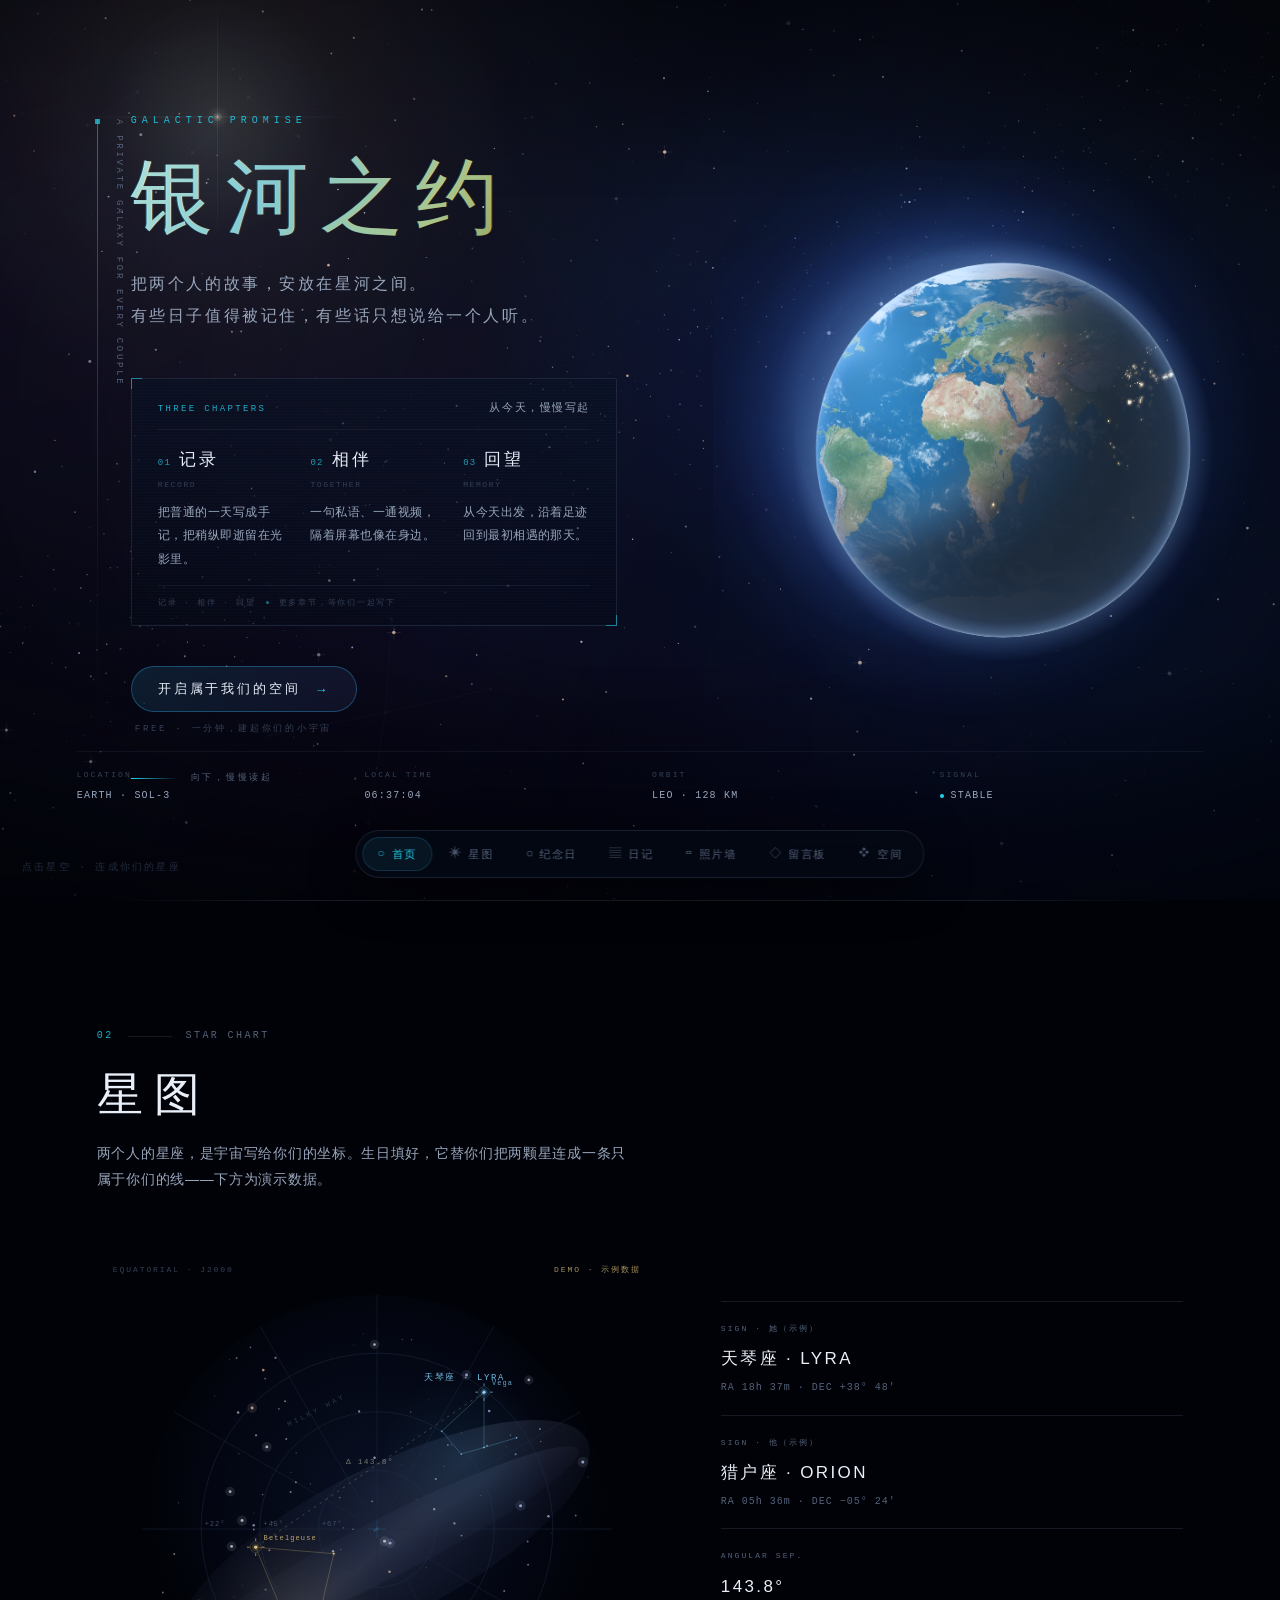
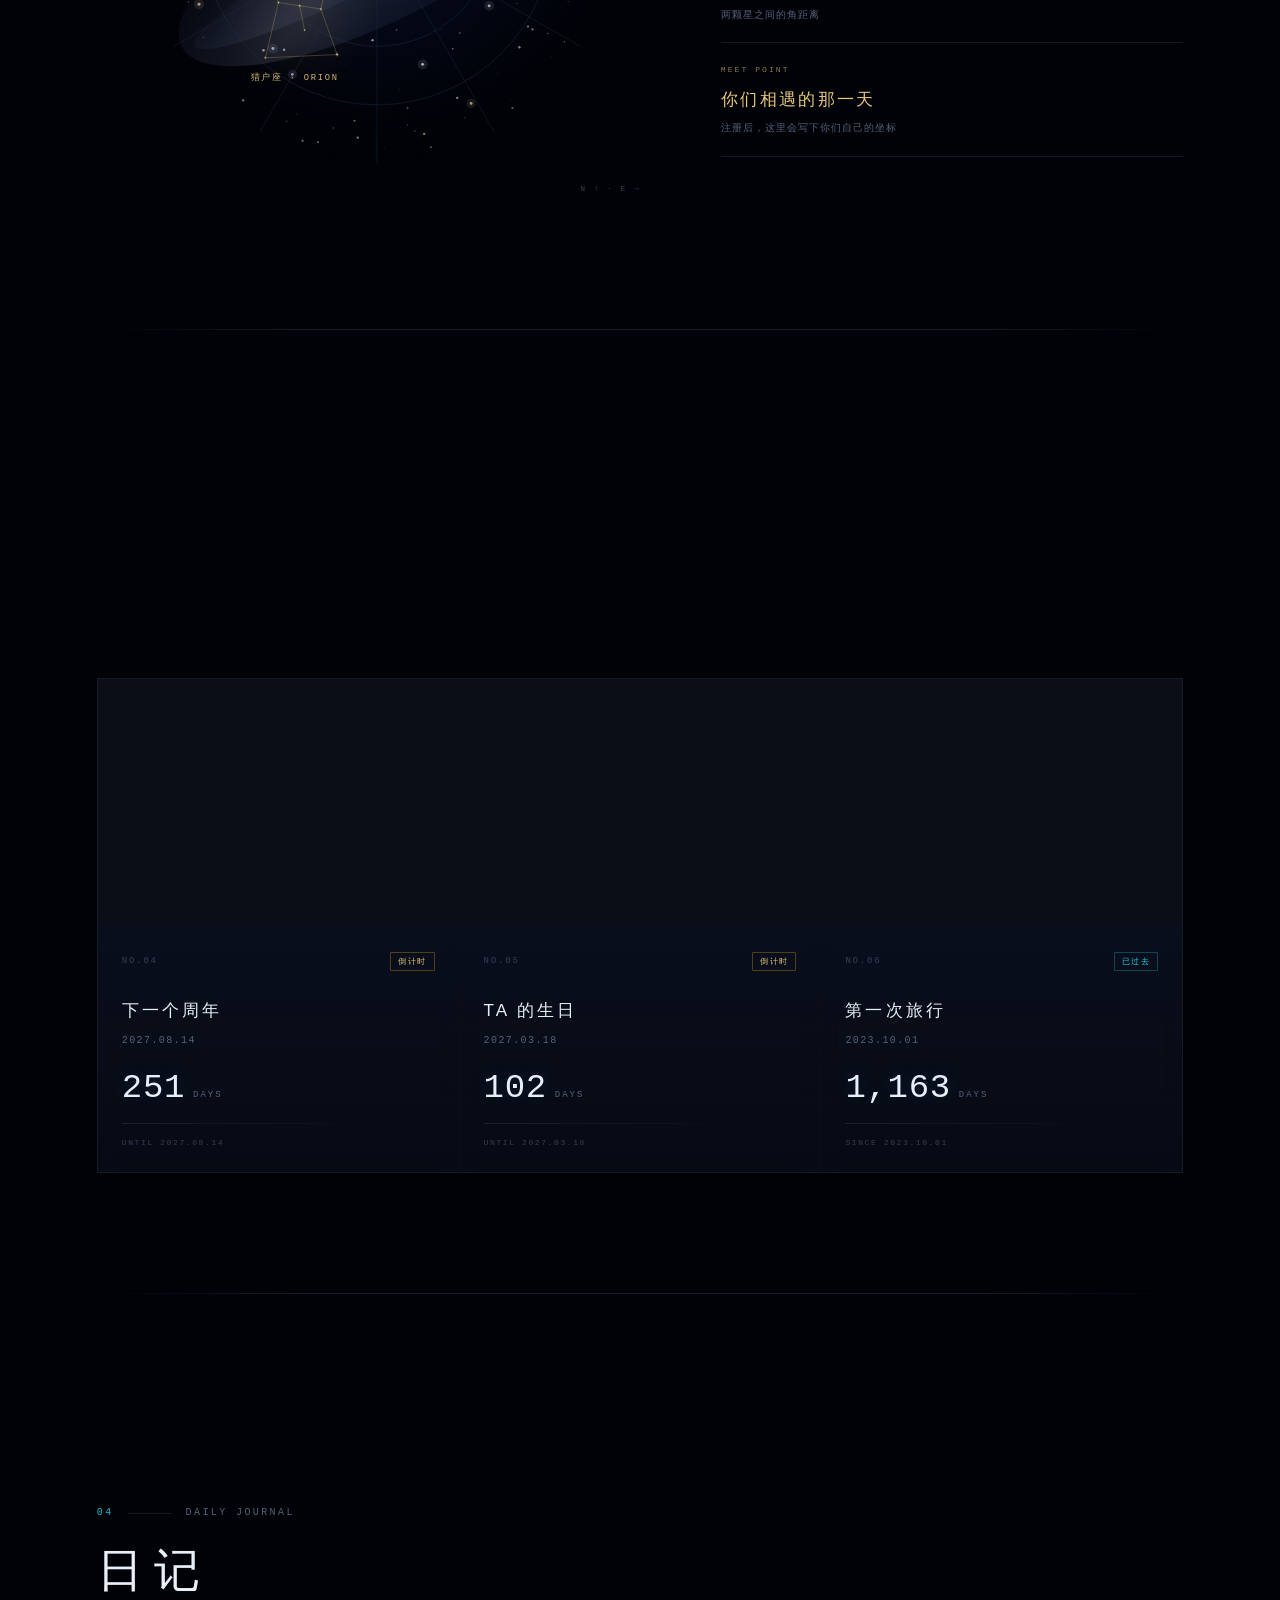
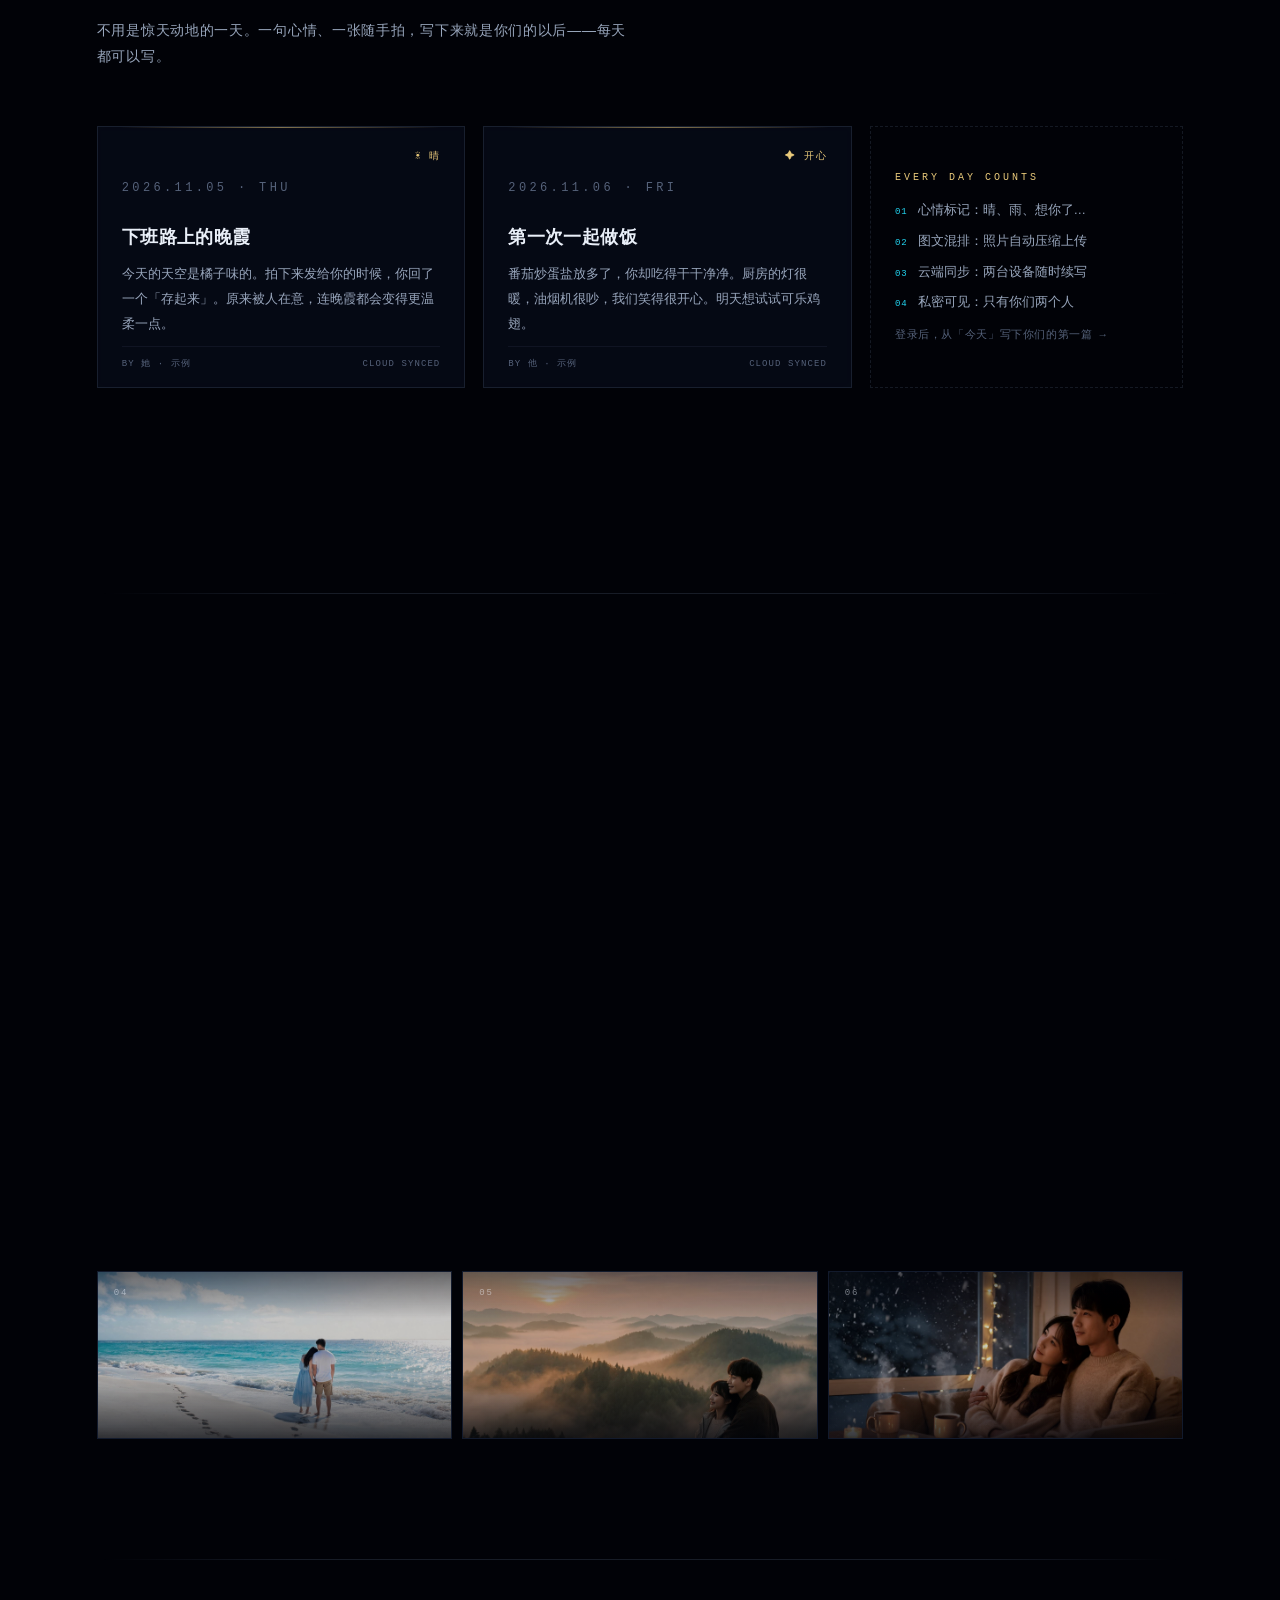
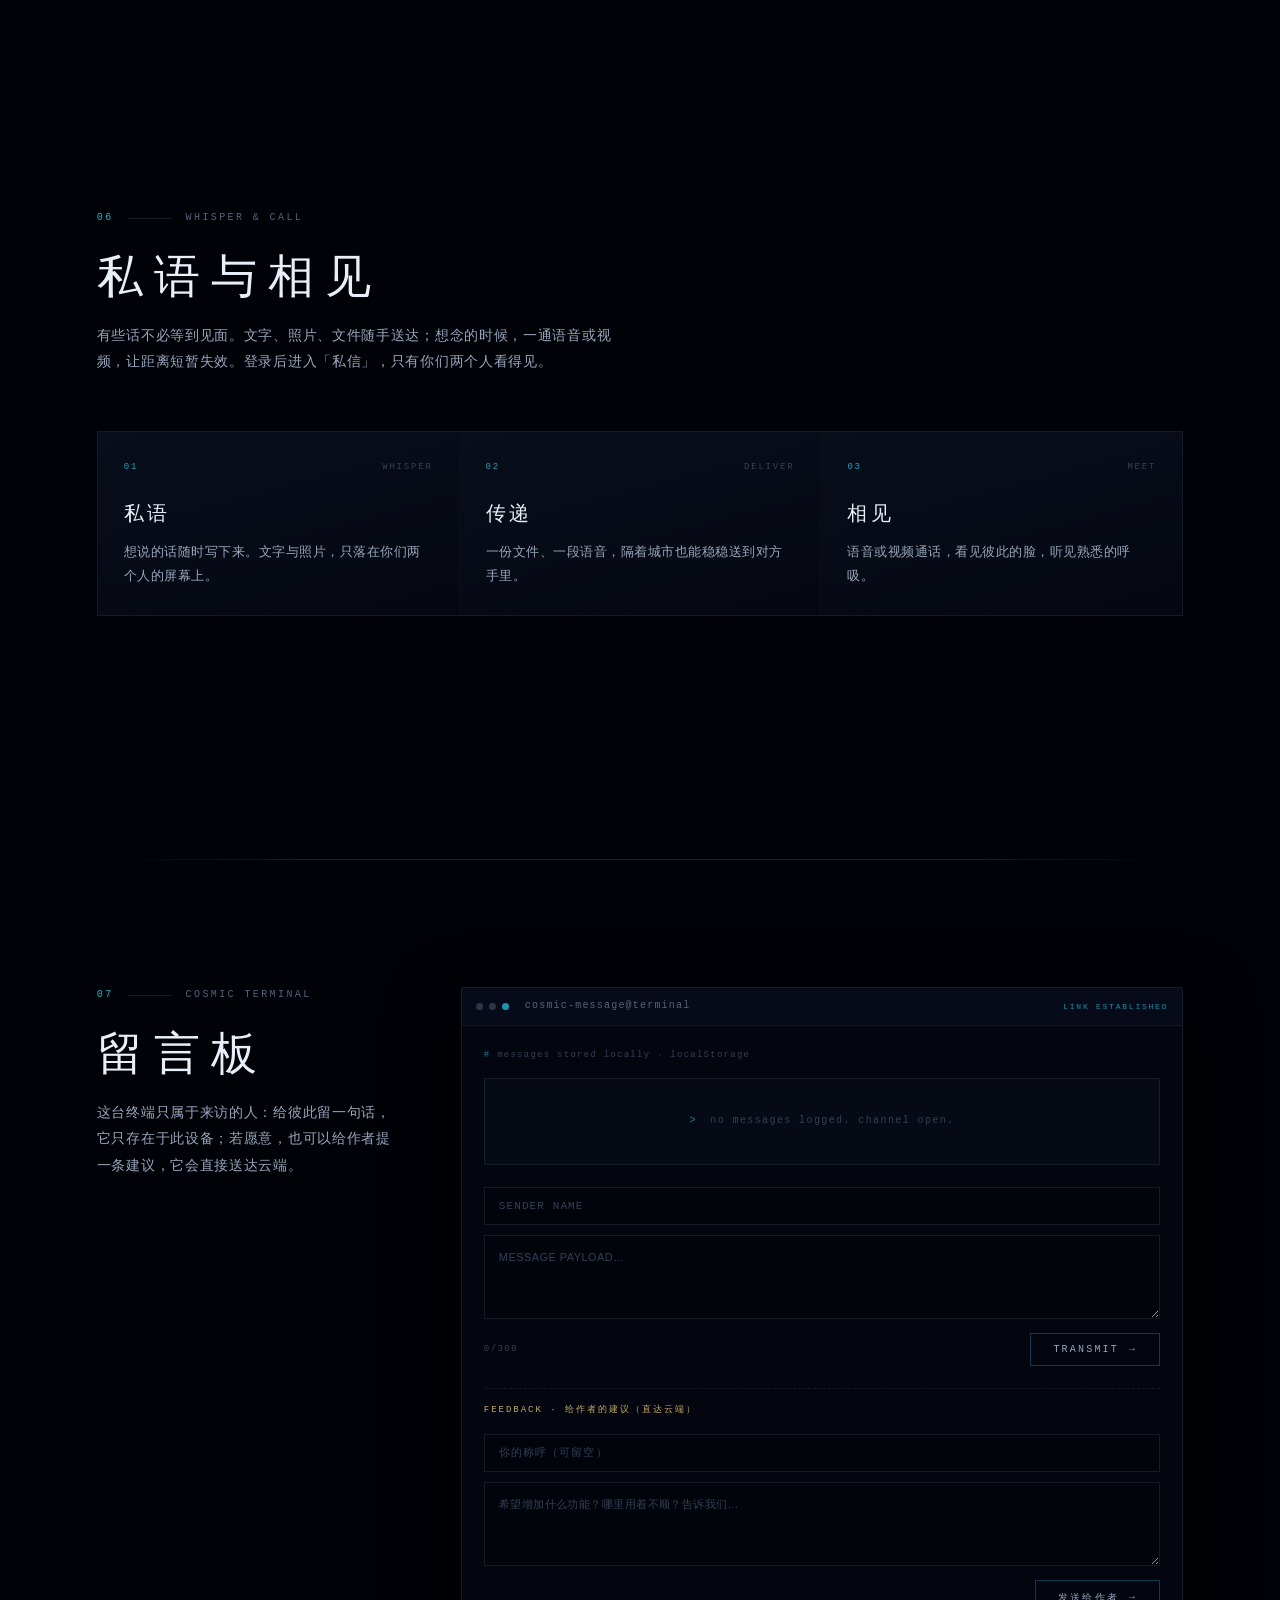
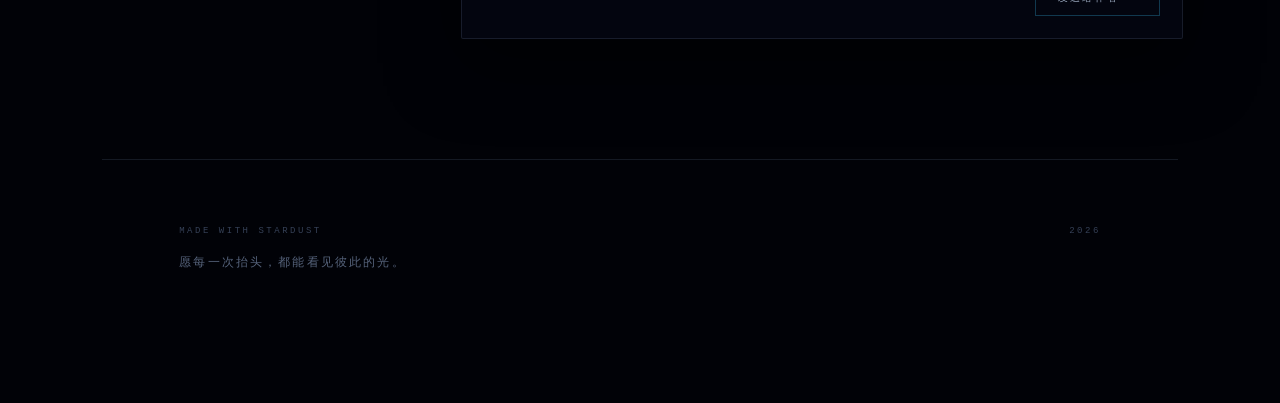
==== commit 04032373: "feat: shared couple album (add/view/remove photos), long message expand, draft autosave, today banne" ====
--- a/index.html
+++ b/index.html
@@ -12,7 +12,7 @@
 <meta name="apple-mobile-web-app-capable" content="yes" />
 <meta name="apple-mobile-web-app-status-bar-style" content="black-translucent" />
 <meta name="apple-mobile-web-app-title" content="银河之约" />
-<link rel="stylesheet" href="style.css?v=20261110c" />
+<link rel="stylesheet" href="style.css?v=20261110d" />
 </head>
 <body>
 
@@ -628,6 +628,6 @@
   }
 </script>
 <script src="script.js?v=20261107i"></script>
-<script src="app.js?v=20261110c"></script>
+<script src="app.js?v=20261110d"></script>
 </body>
 </html>
--- a/style.css
+++ b/style.css
@@ -3226,9 +3226,13 @@
 html[data-theme="light"] .vignette,
 html[data-theme="light"] #userStars,
 html[data-theme="light"] .cursor-glow,
-html[data-theme="light"] .earth-stage,
 html[data-theme="light"] .sv-space,
 html[data-theme="light"] .hero::after { display: none !important; }
+/* 浅色主题保留地球，并给它一层柔和投影，避免在米色背景上"发飘" */
+html[data-theme="light"] .earth-stage {
+  filter: saturate(0.95) brightness(1.03) drop-shadow(0 24px 54px rgba(40, 58, 88, 0.22));
+  opacity: 0.96;
+}
 html[data-theme="light"] .hero-title .name,
 html[data-theme="light"] .hero-title .name-brand {
   background: linear-gradient(118deg, #1b3a63 0%, #2c6ea8 42%, #8a5a06 84%);
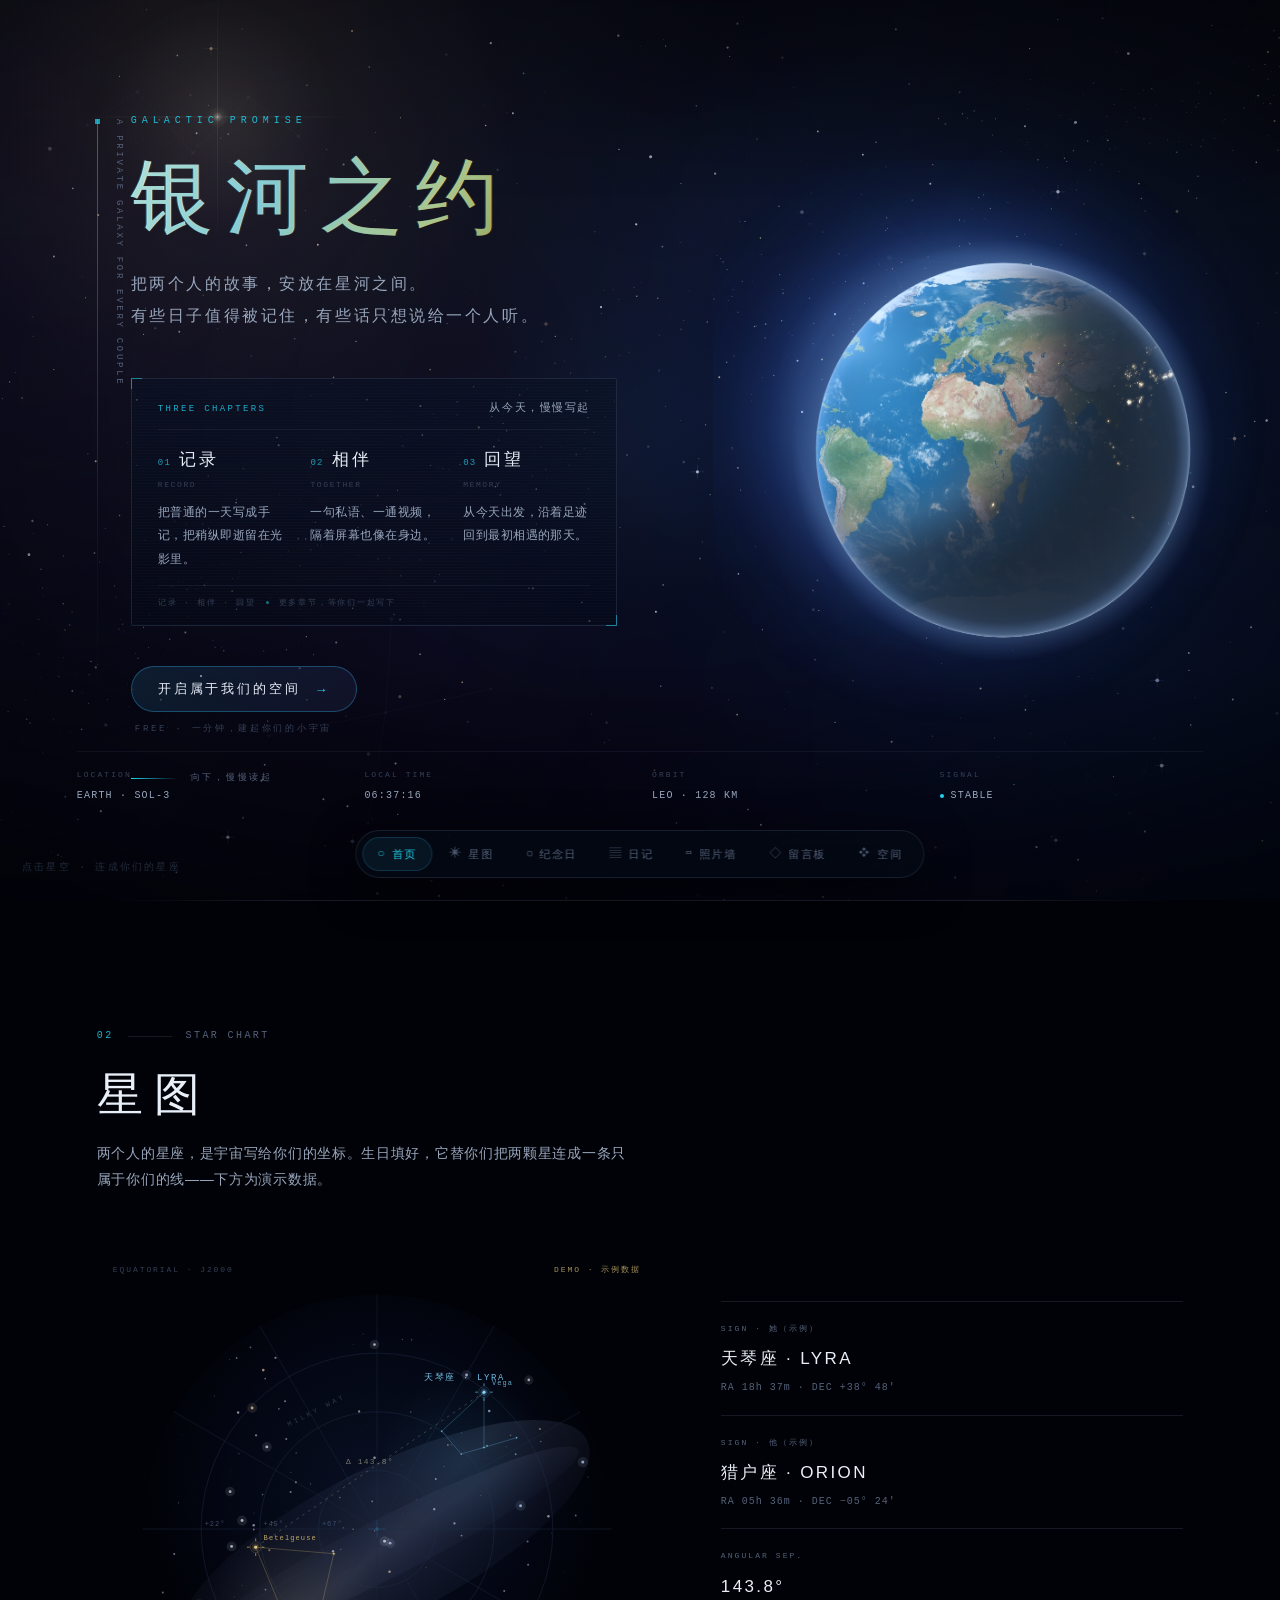
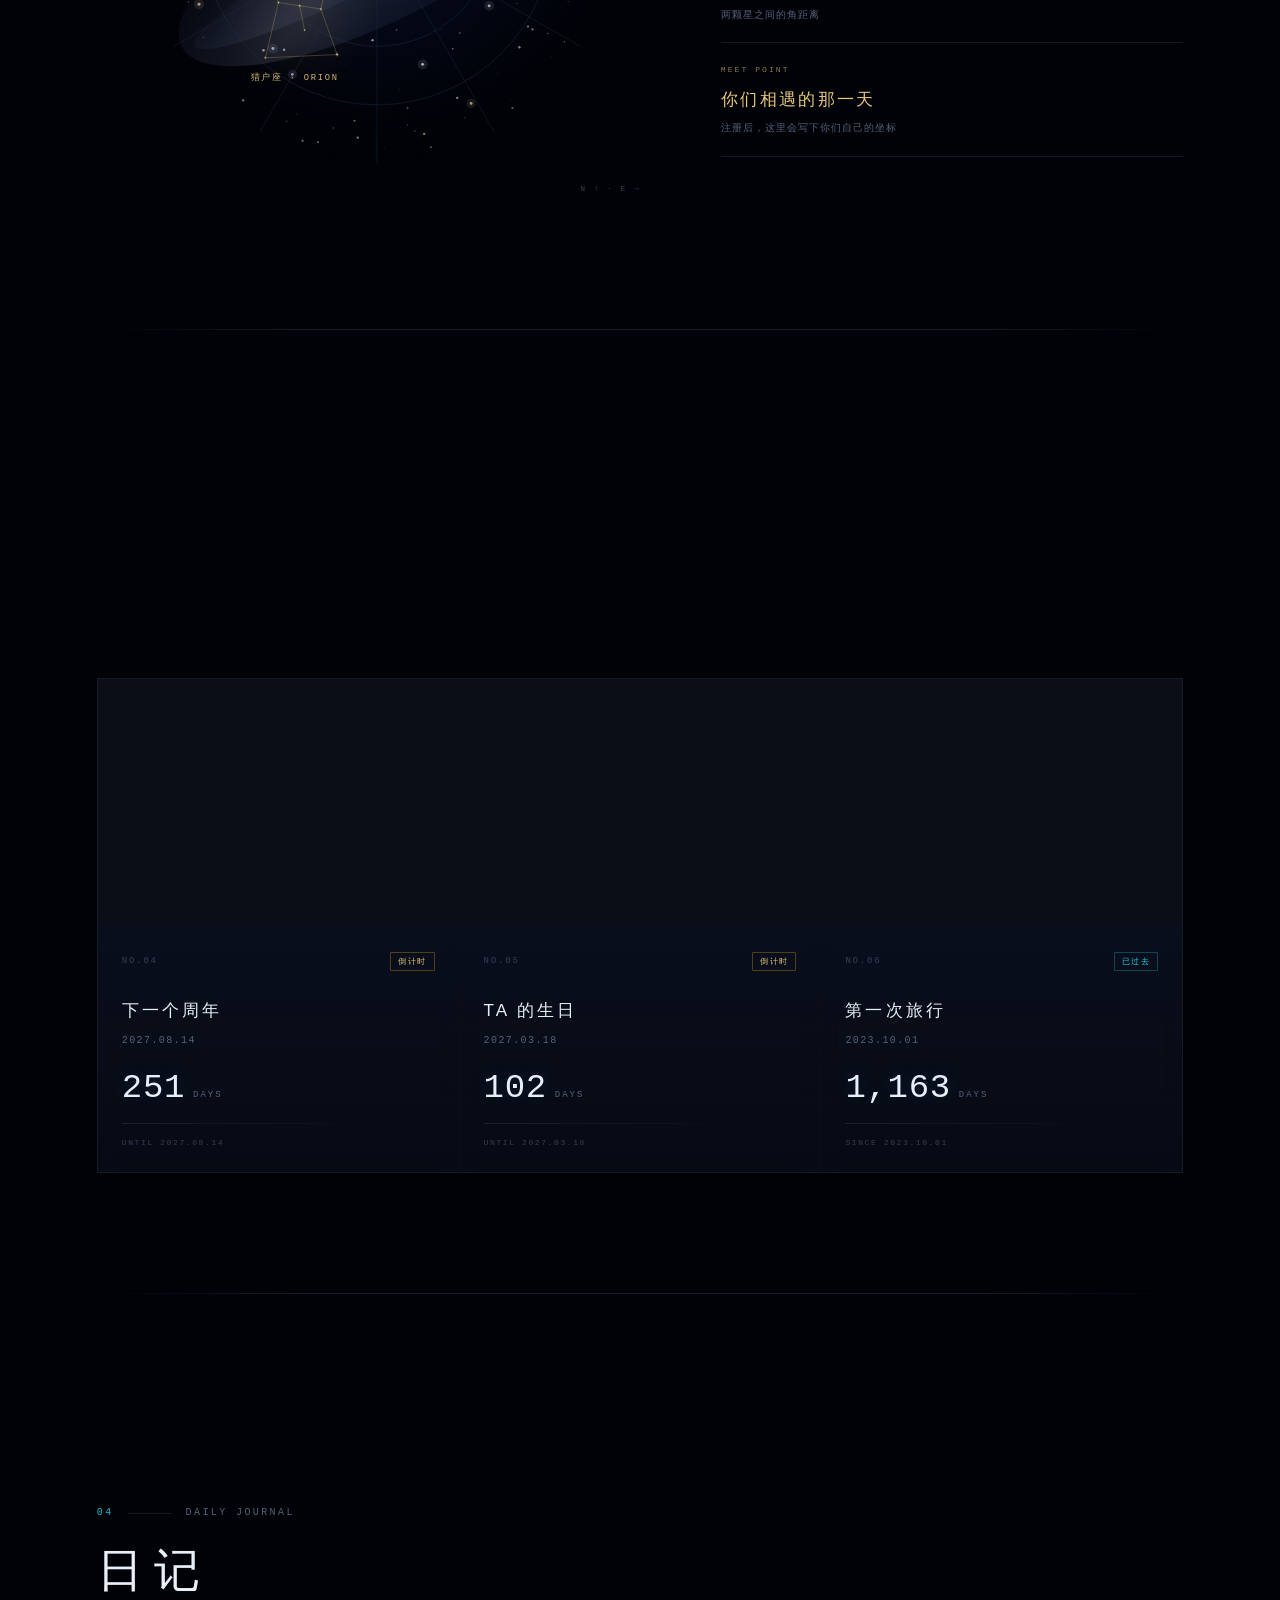
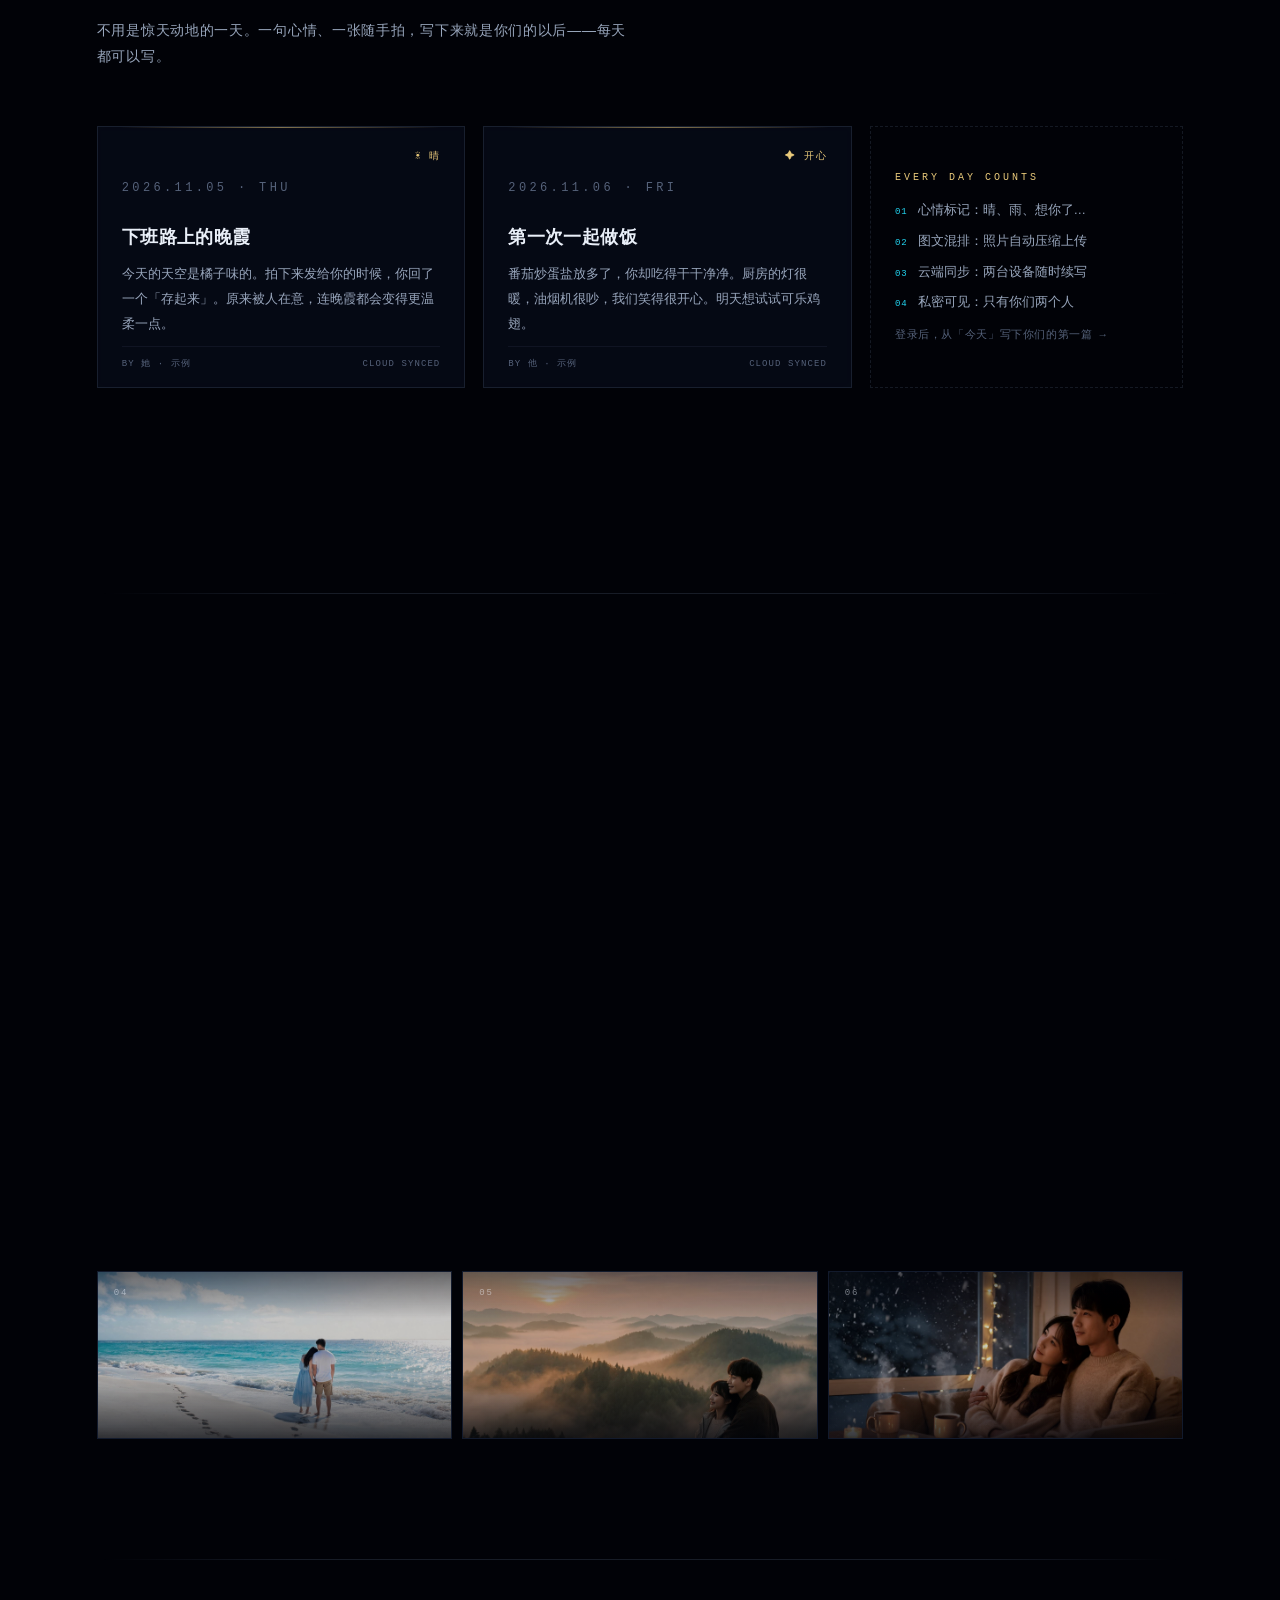
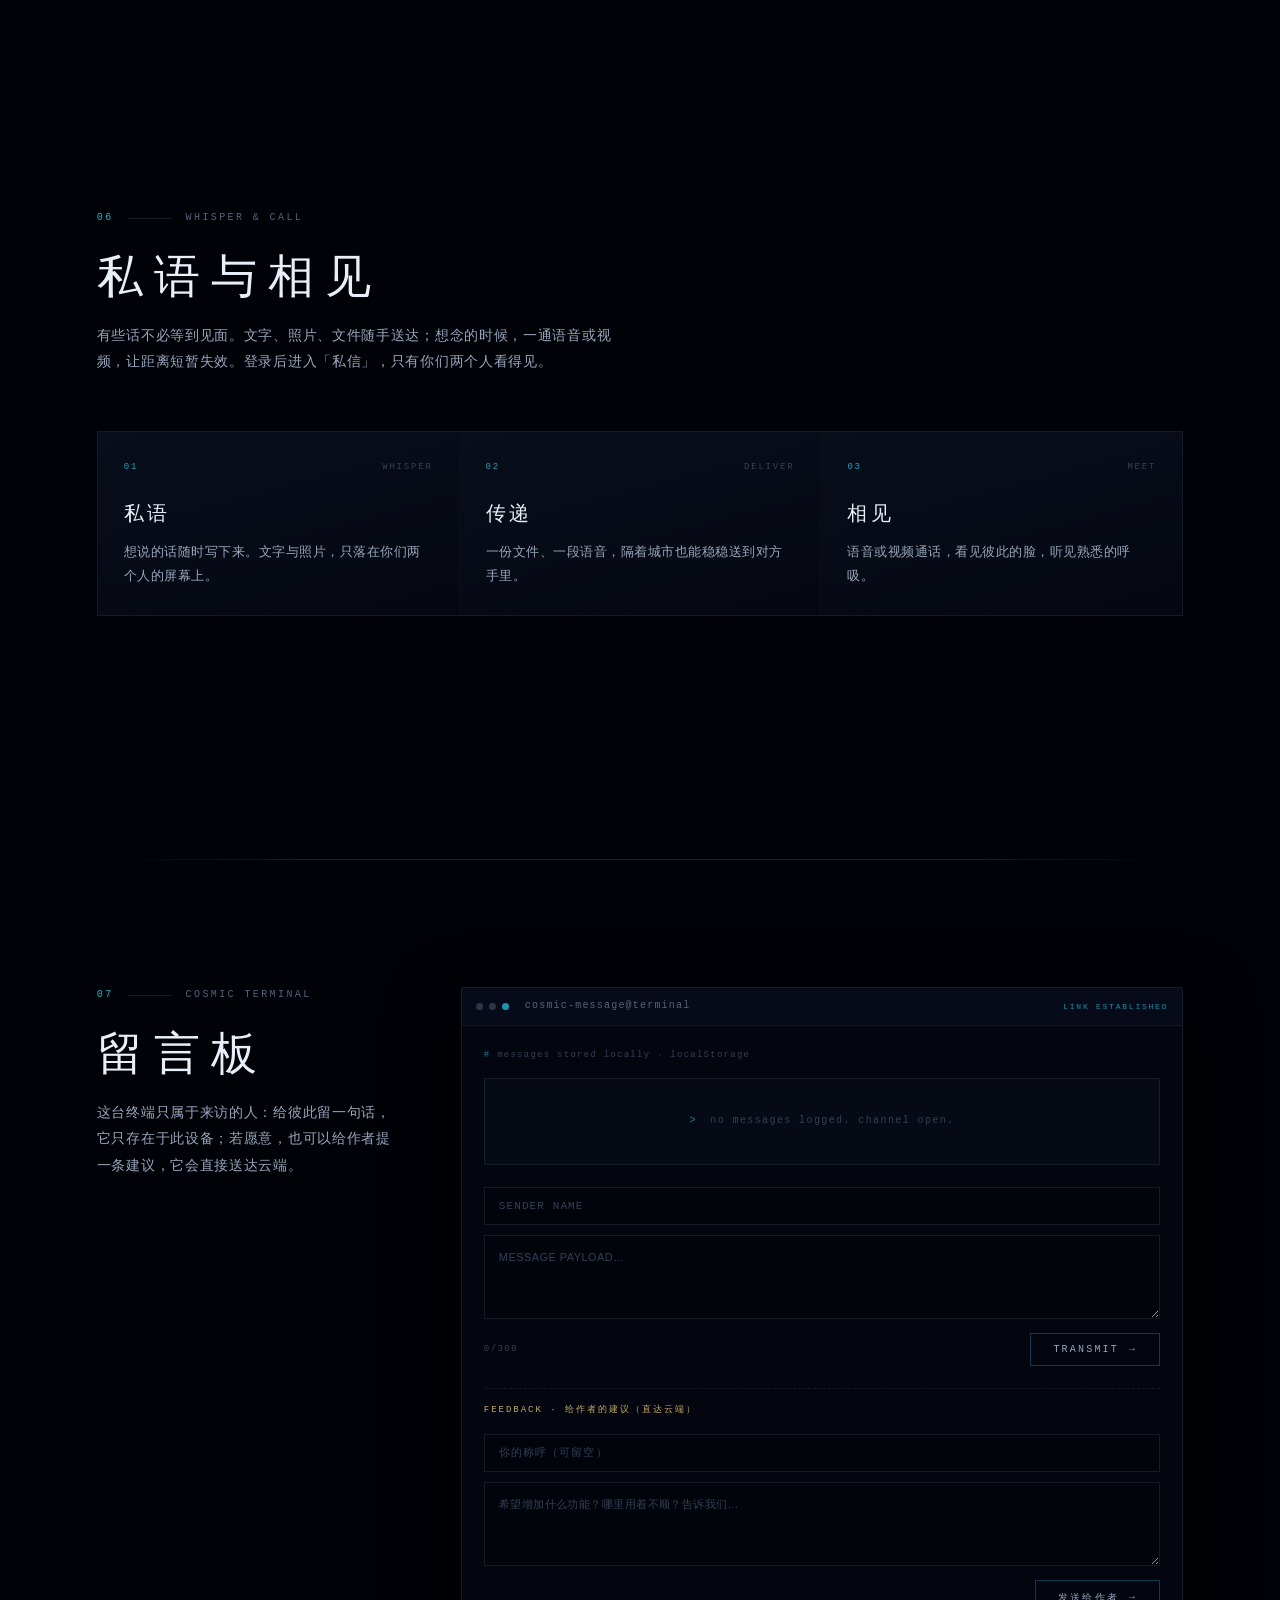
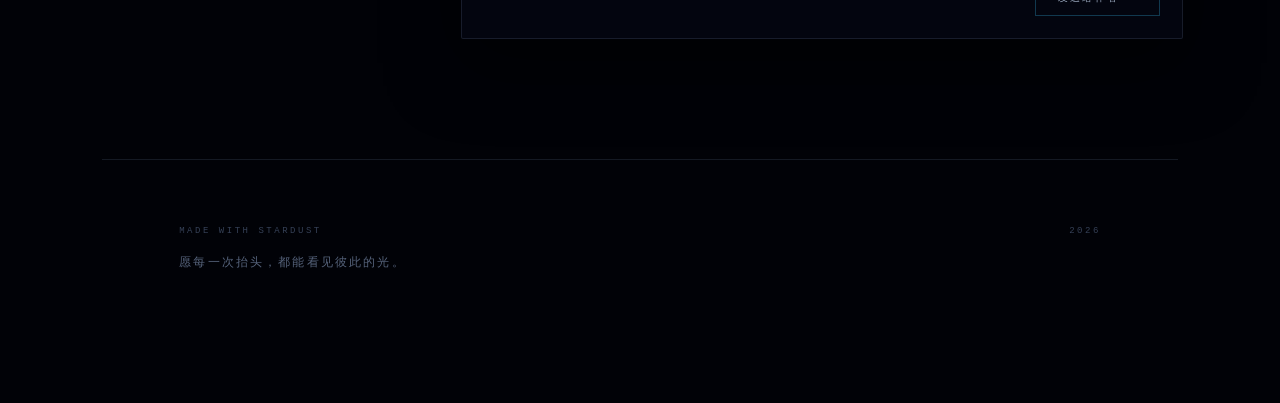
==== commit dbb7f031: "feat: shared couple album (add/view/remove photos), long message expand, draft autosave, today banne" ====
--- a/index.html
+++ b/index.html
@@ -12,7 +12,7 @@
 <meta name="apple-mobile-web-app-capable" content="yes" />
 <meta name="apple-mobile-web-app-status-bar-style" content="black-translucent" />
 <meta name="apple-mobile-web-app-title" content="银河之约" />
-<link rel="stylesheet" href="style.css?v=20261110d" />
+<link rel="stylesheet" href="style.css?v=20261110e" />
 </head>
 <body>
 
@@ -627,7 +627,7 @@
     document.write('<script src="https://cdn.jsdelivr.net/npm/@supabase/supabase-js@2/dist/umd/supabase.min.js"><\/script>');
   }
 </script>
-<script src="script.js?v=20261107i"></script>
-<script src="app.js?v=20261110d"></script>
+<script src="script.js?v=20261110e"></script>
+<script src="app.js?v=20261110e"></script>
 </body>
 </html>
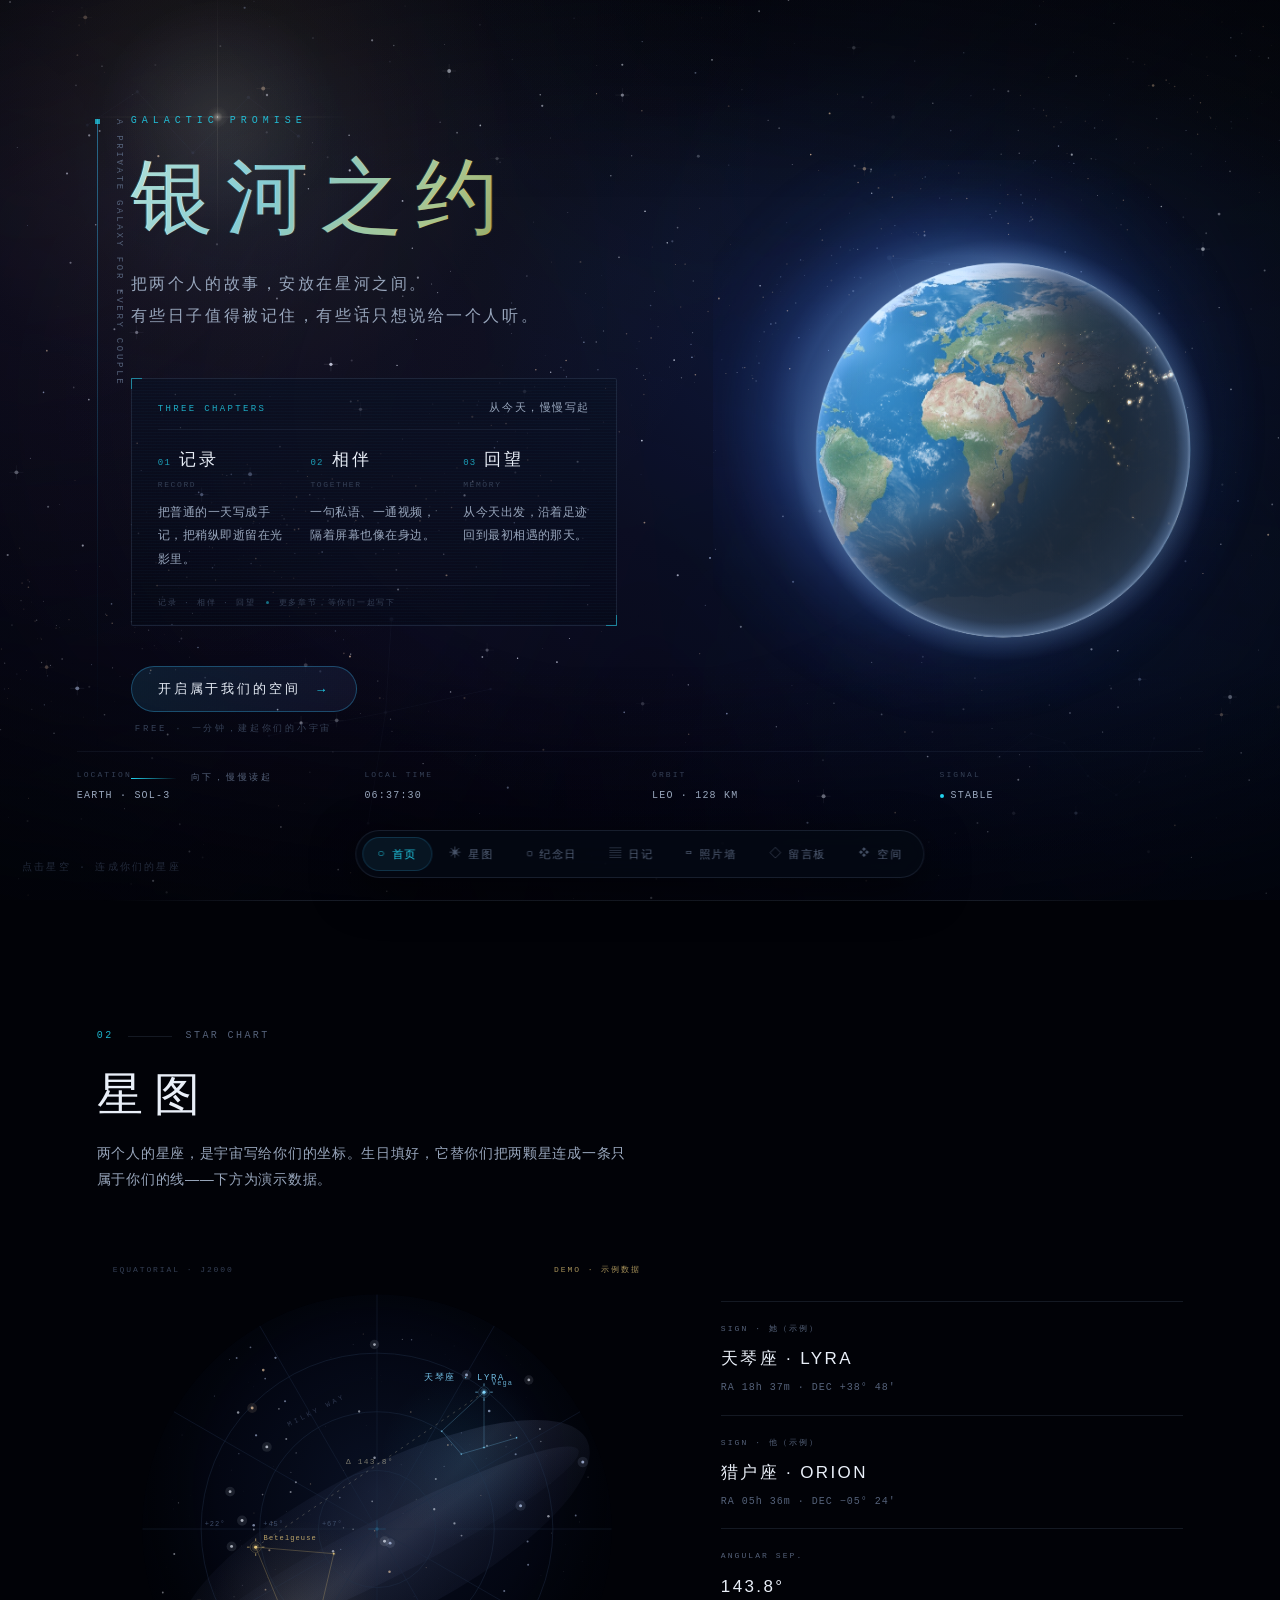
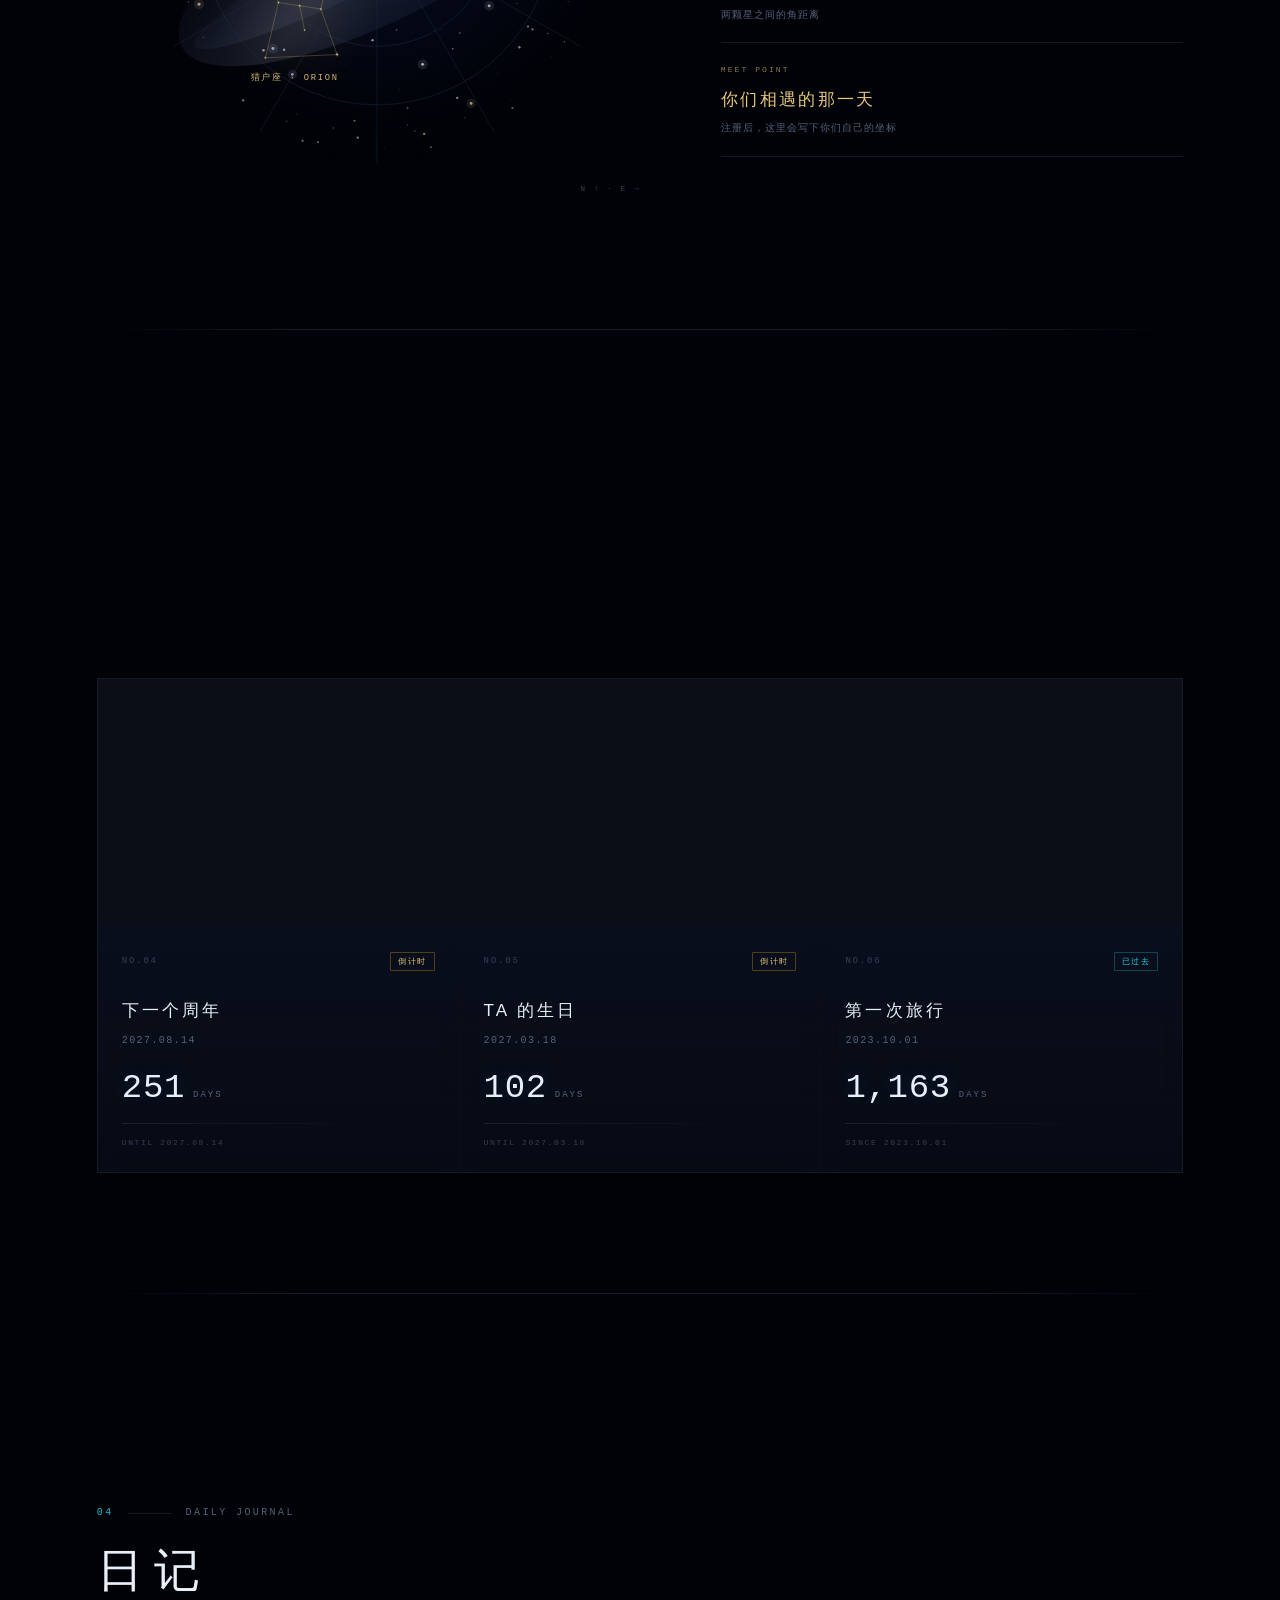
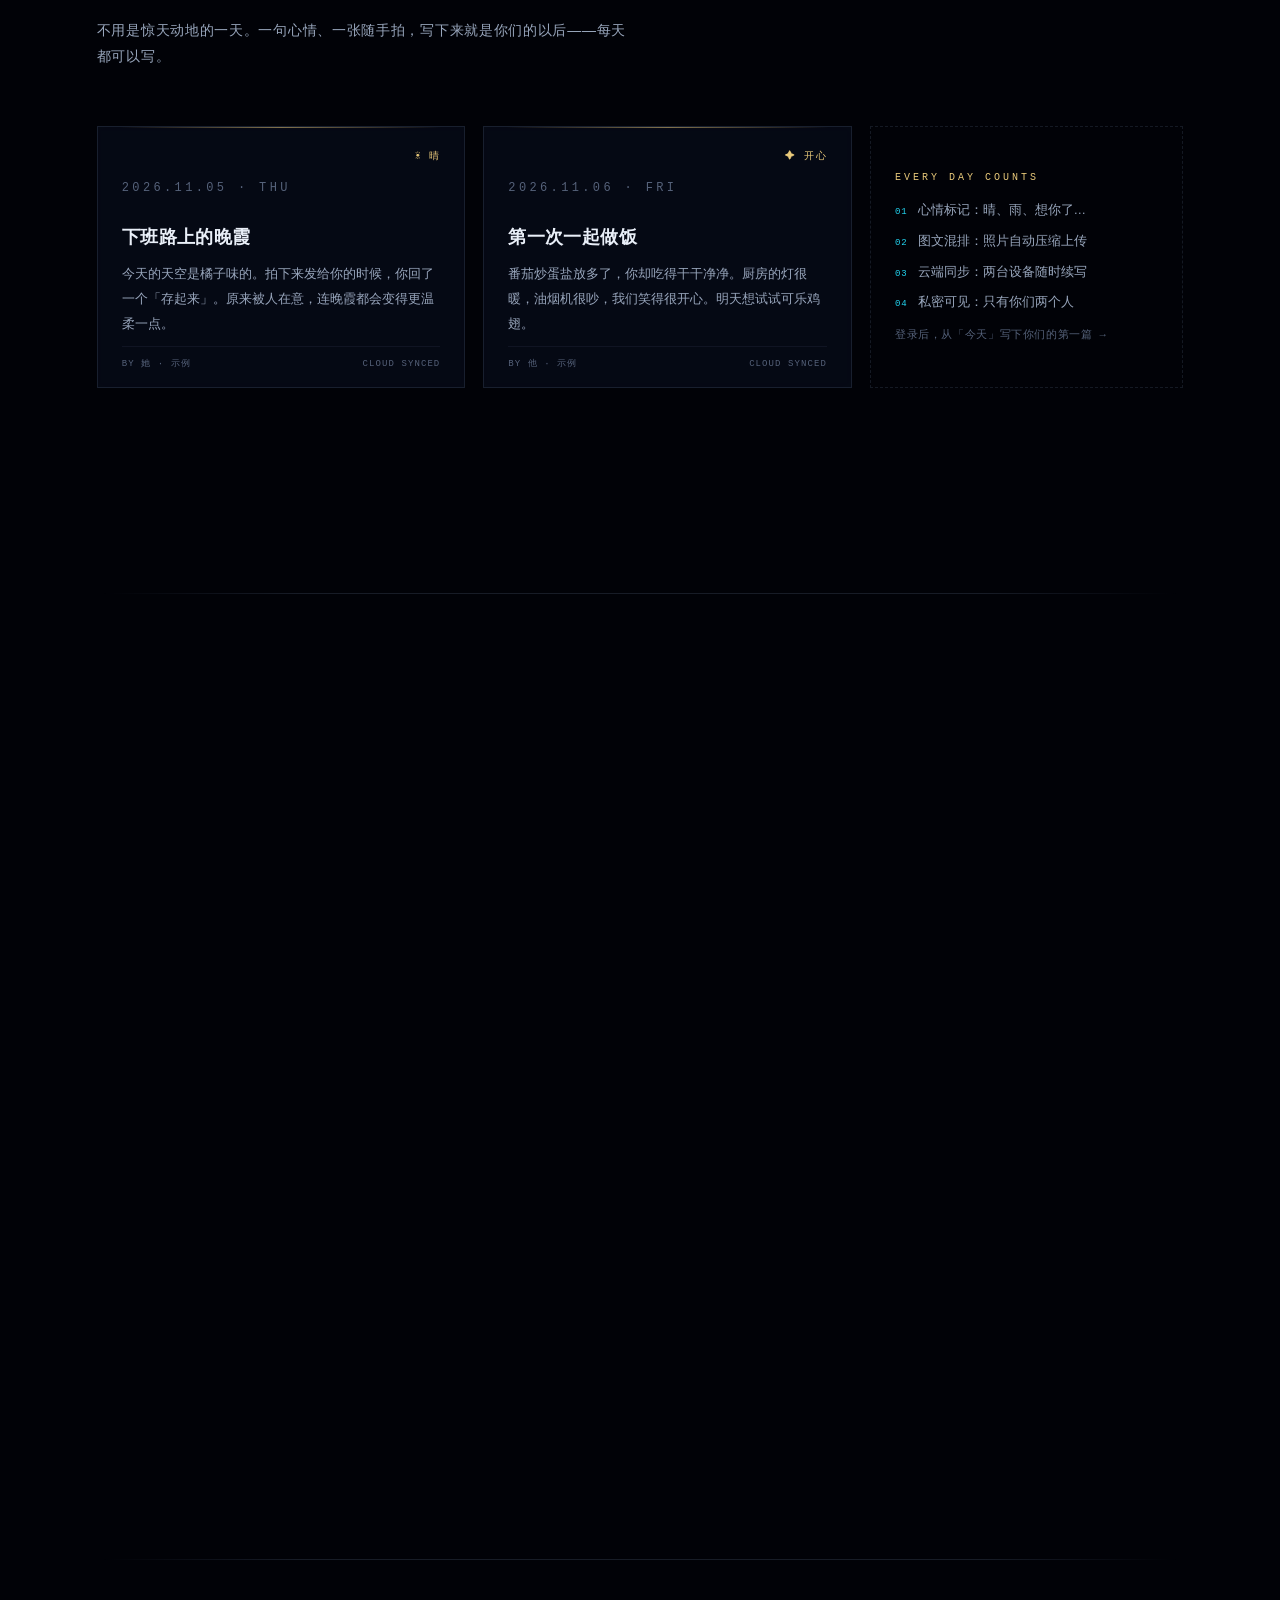
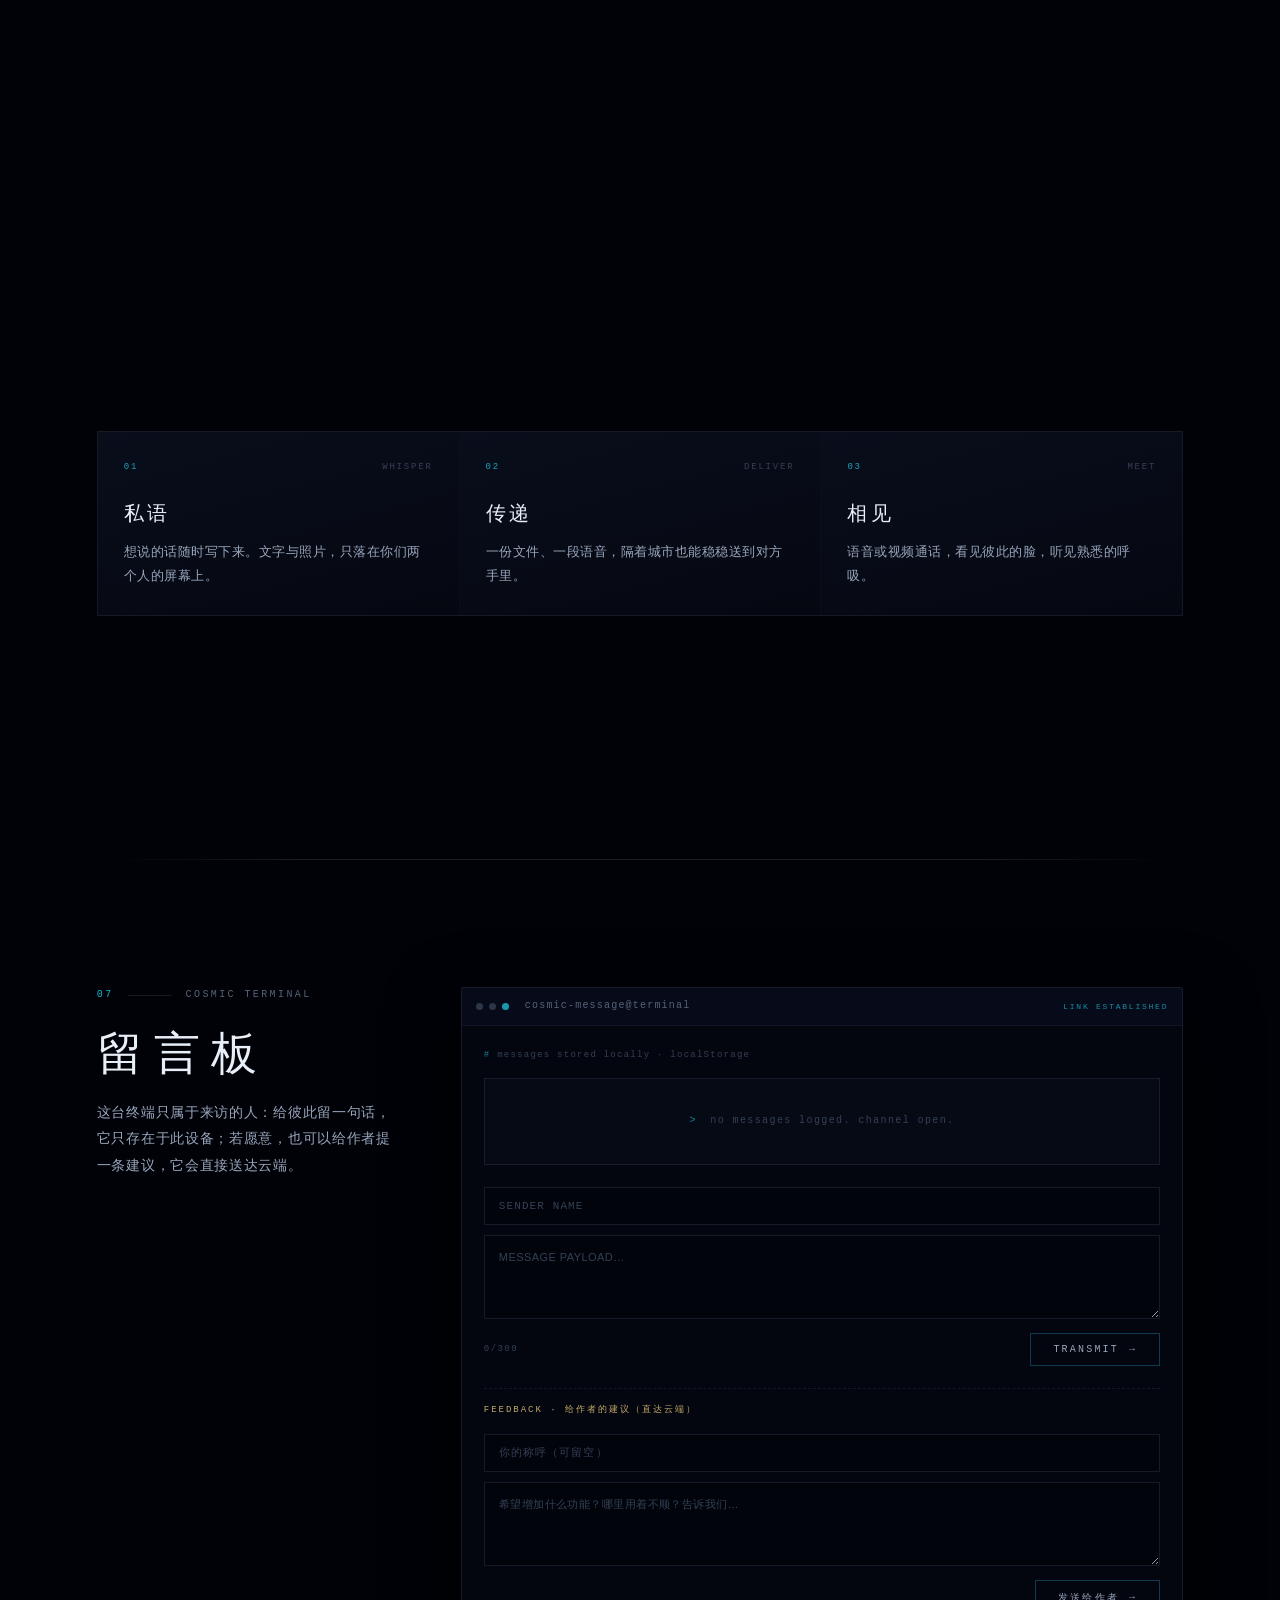
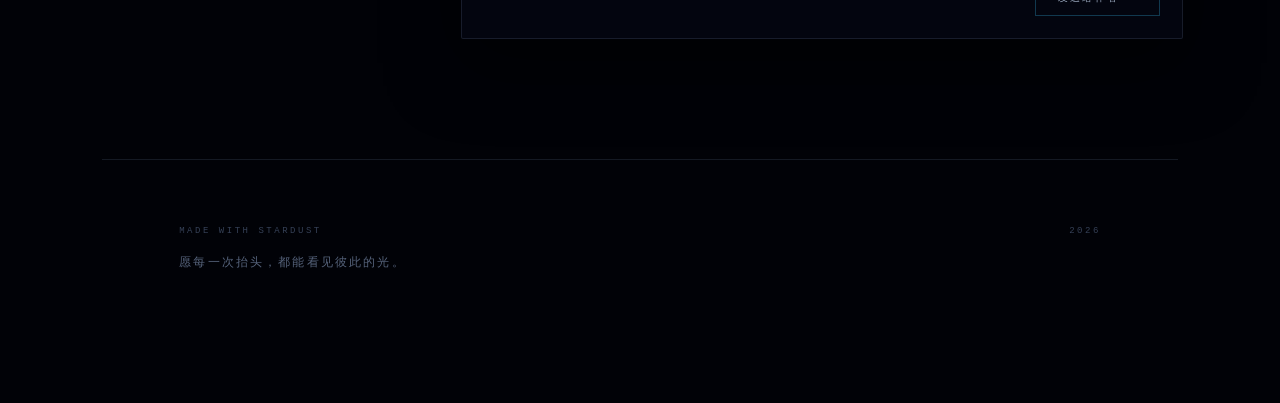
==== commit cc668206: "feat: shared couple album (add/view/remove photos), long message expand, draft autosave, today banne" ====
--- a/index.html
+++ b/index.html
@@ -12,7 +12,7 @@
 <meta name="apple-mobile-web-app-capable" content="yes" />
 <meta name="apple-mobile-web-app-status-bar-style" content="black-translucent" />
 <meta name="apple-mobile-web-app-title" content="银河之约" />
-<link rel="stylesheet" href="style.css?v=20261110e" />
+<link rel="stylesheet" href="style.css?v=20261110f" />
 </head>
 <body>
 
@@ -627,7 +627,7 @@
     document.write('<script src="https://cdn.jsdelivr.net/npm/@supabase/supabase-js@2/dist/umd/supabase.min.js"><\/script>');
   }
 </script>
-<script src="script.js?v=20261110e"></script>
-<script src="app.js?v=20261110e"></script>
+<script src="script.js?v=20261110f"></script>
+<script src="app.js?v=20261110f"></script>
 </body>
 </html>
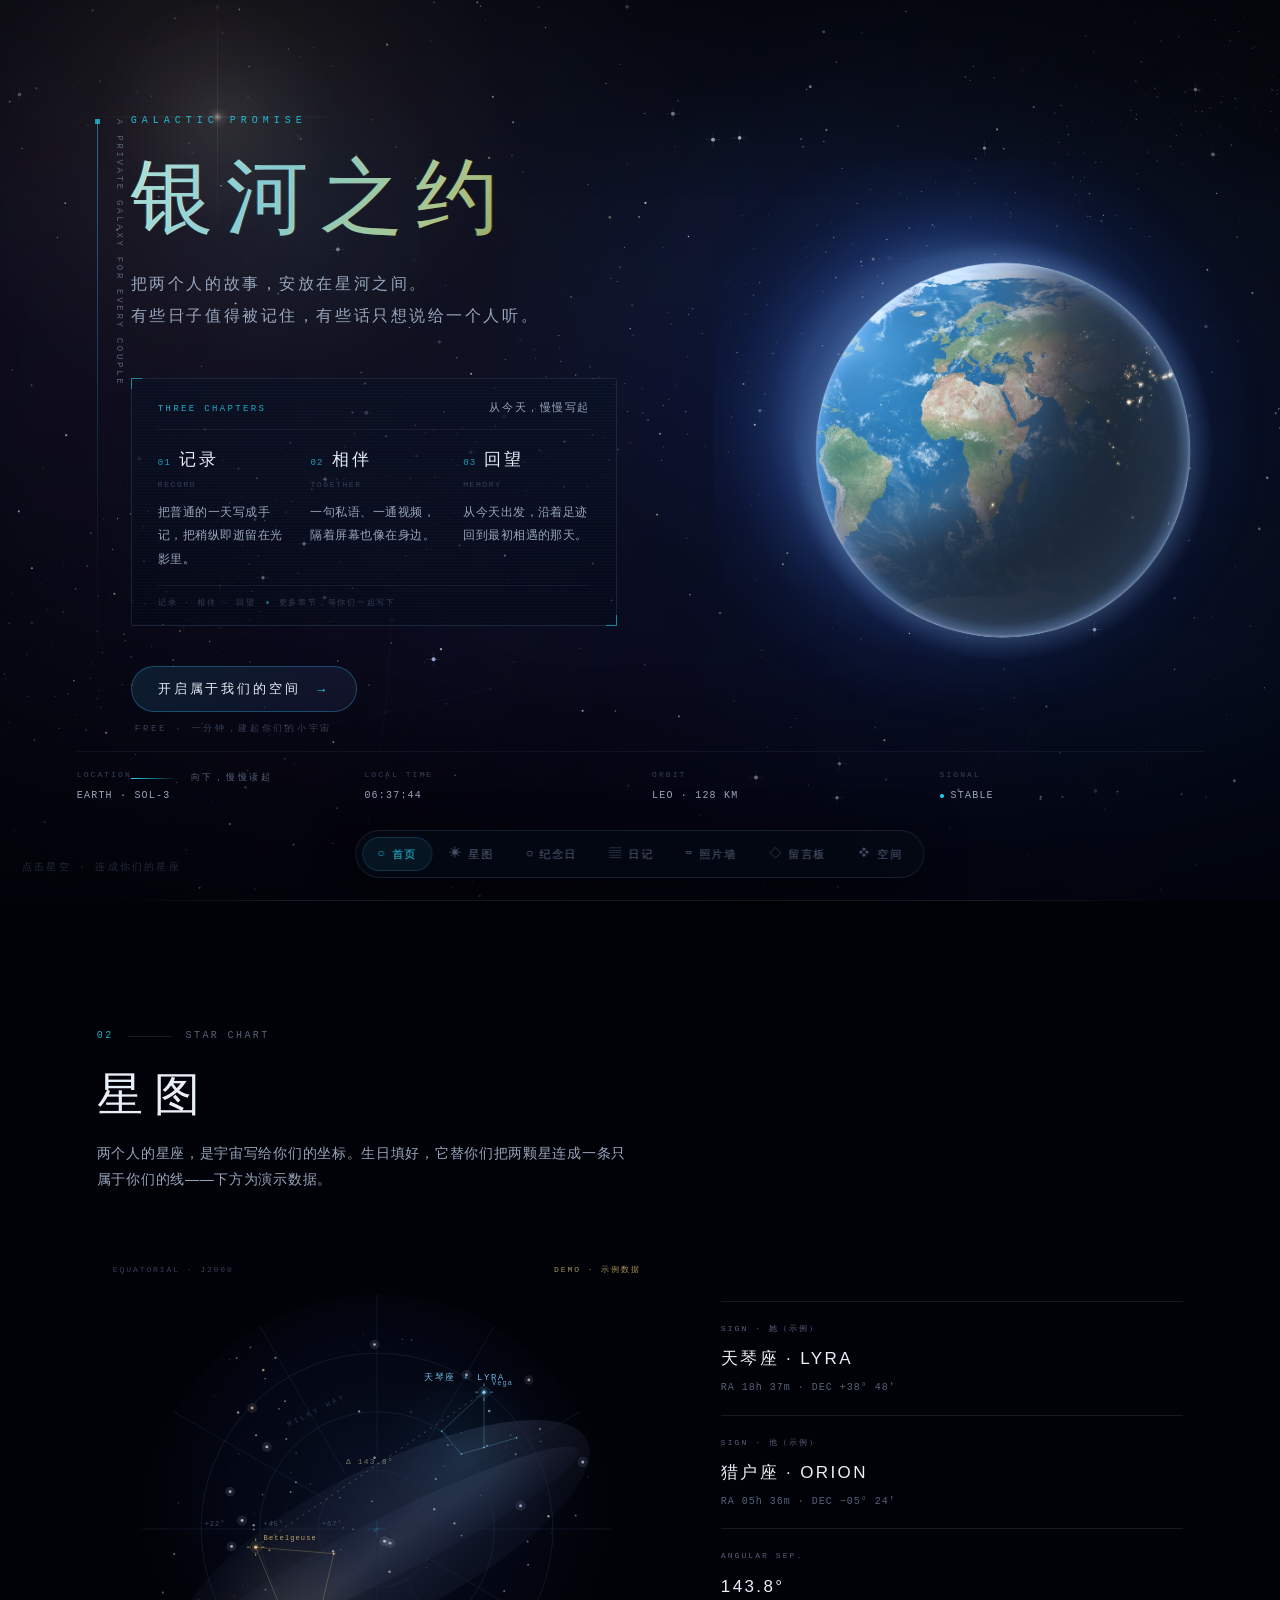
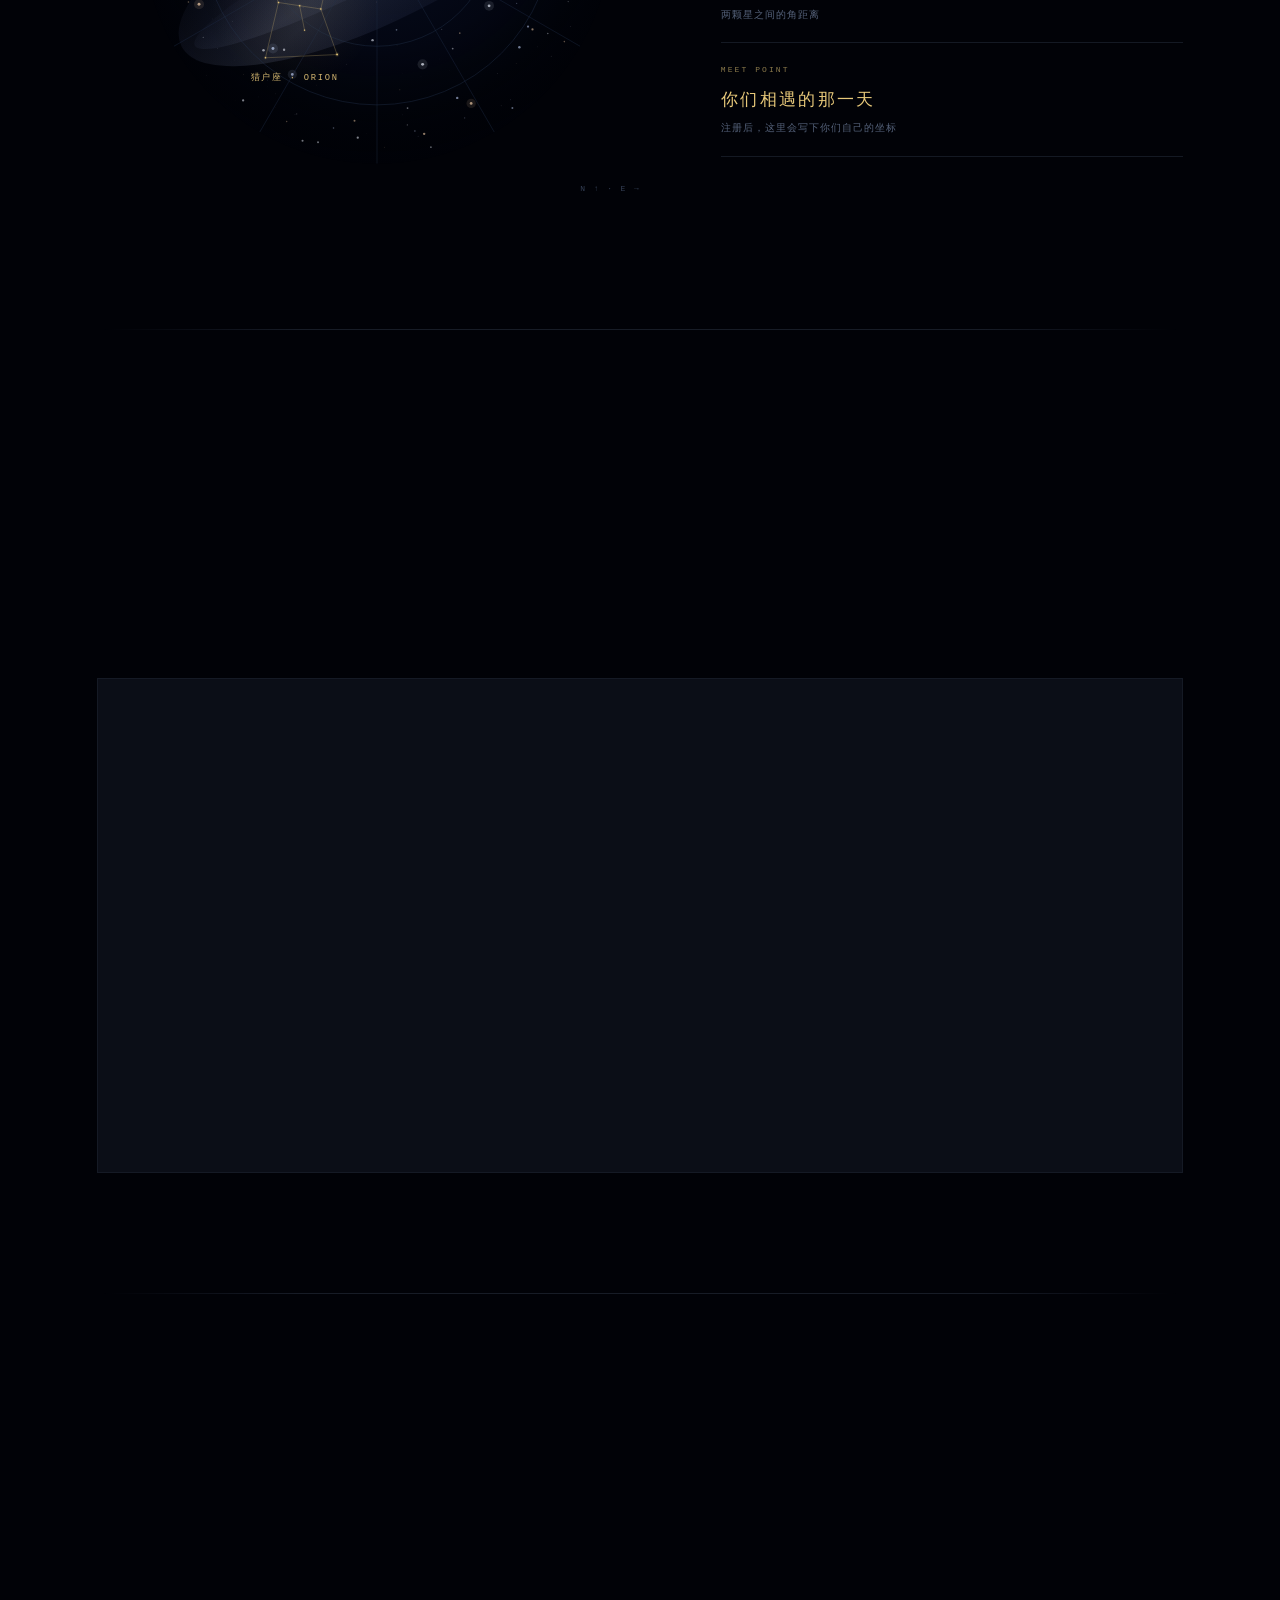
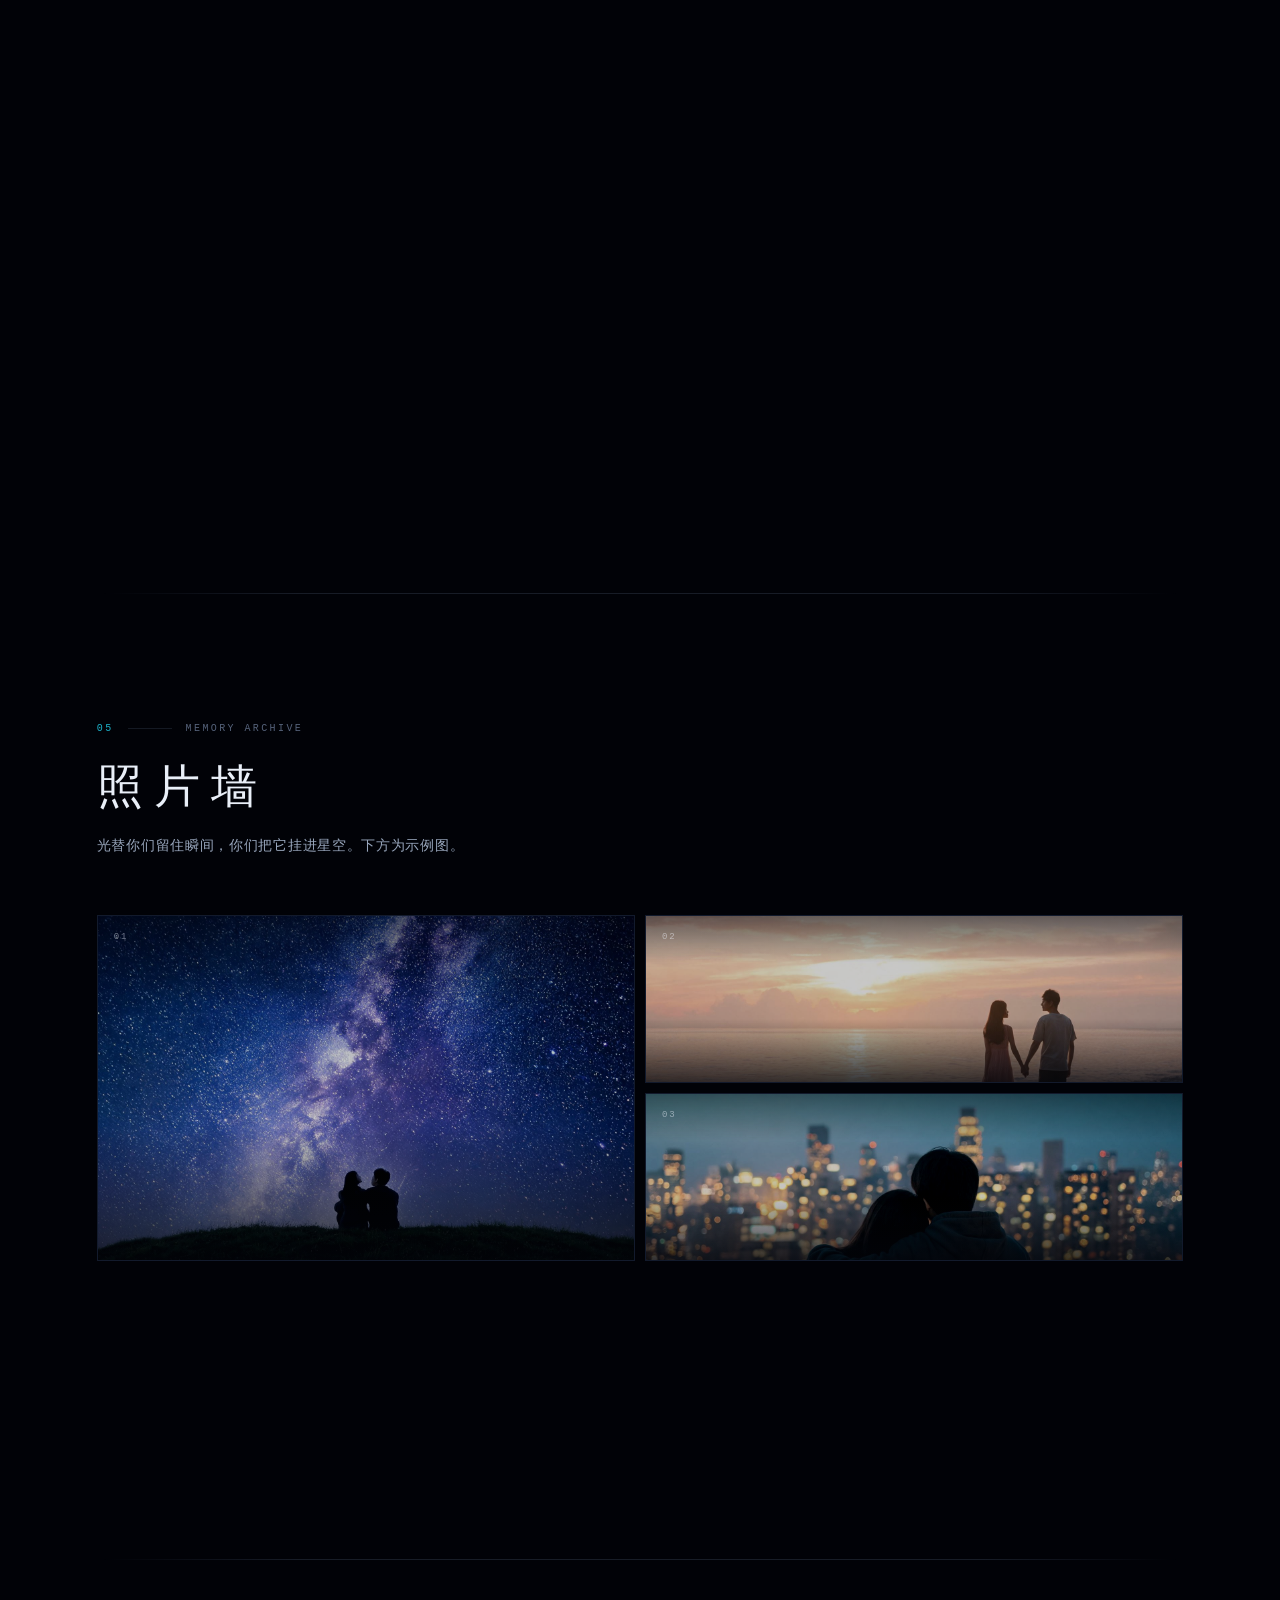
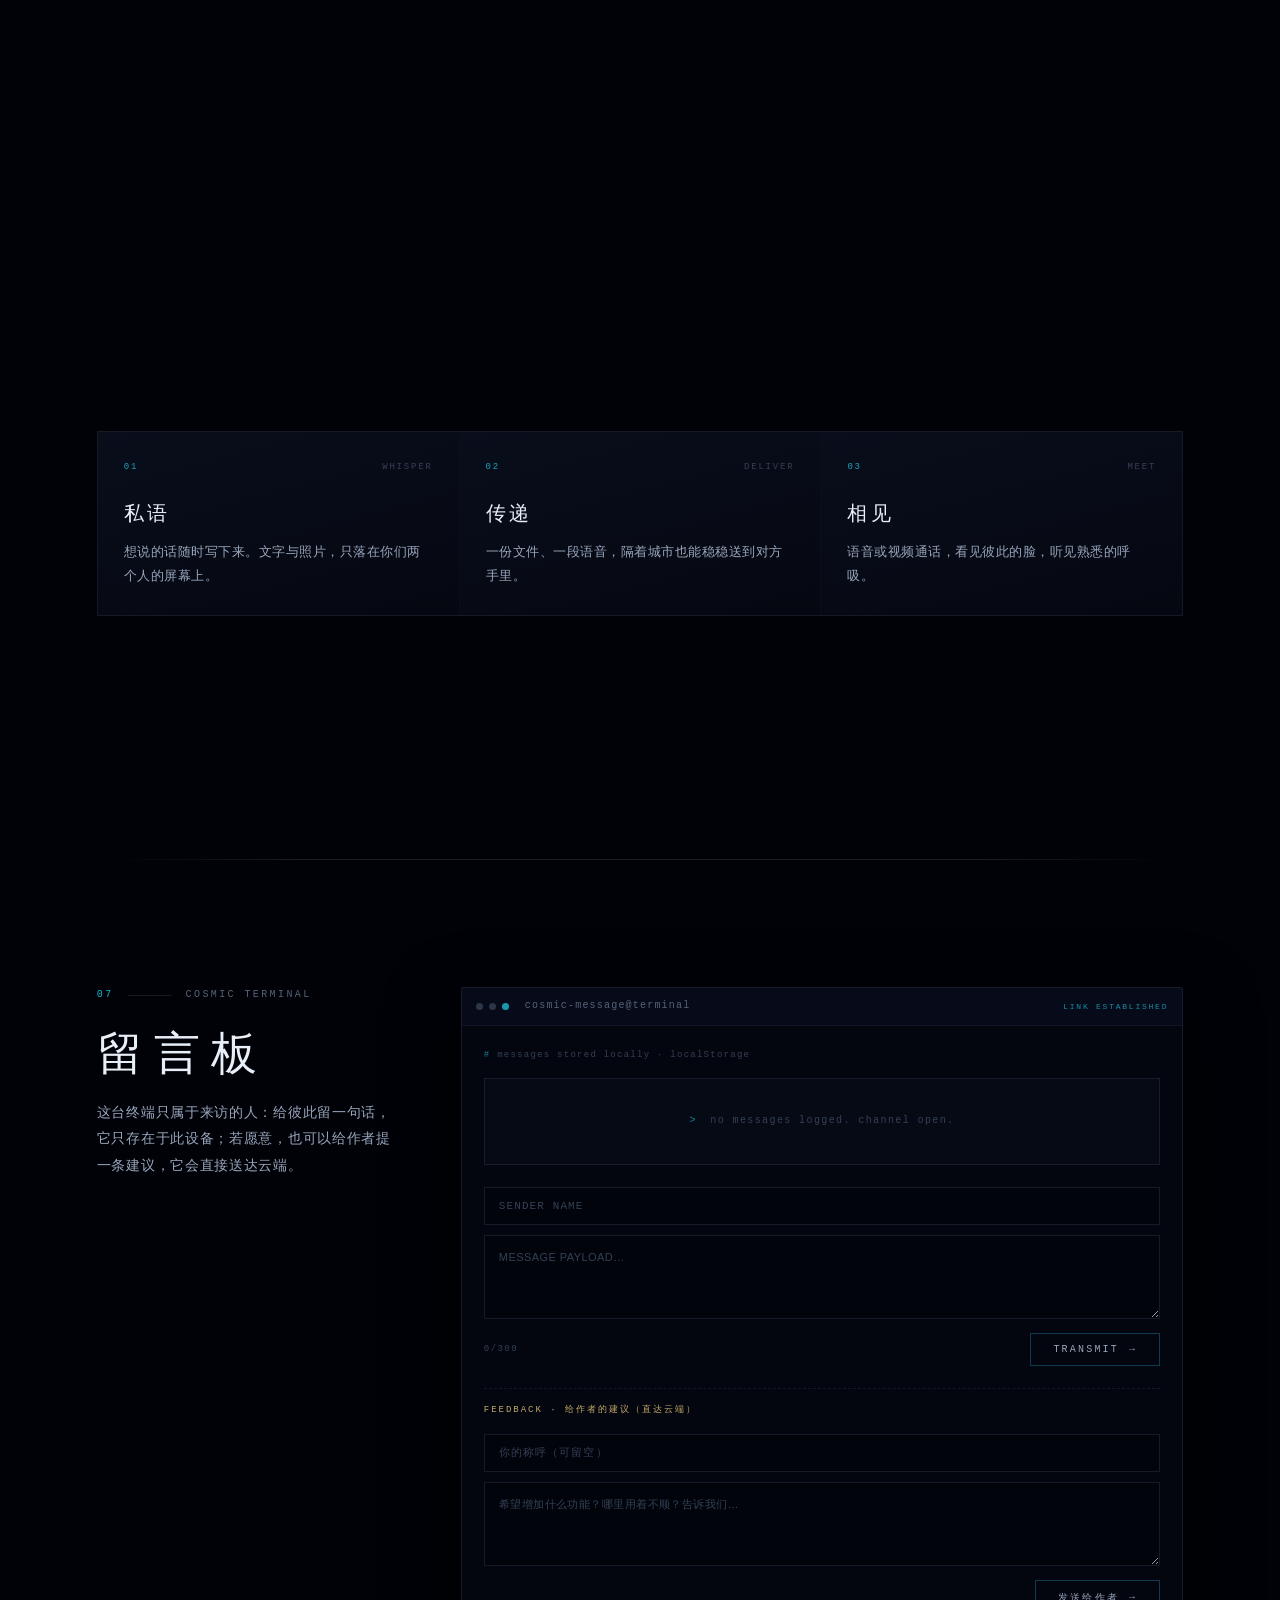
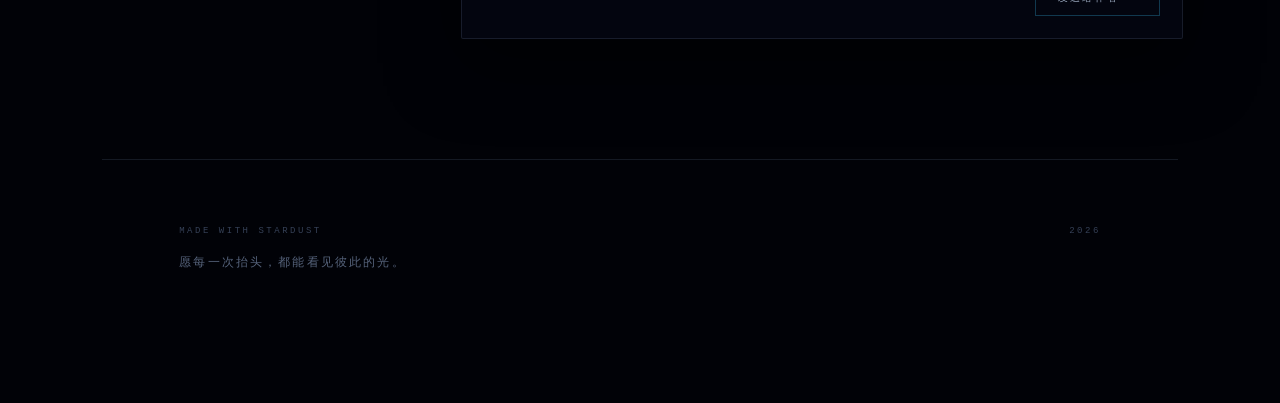
==== commit 28ba64a5: "feat: shared couple album (add/view/remove photos), long message expand, draft autosave, today banne" ====
--- a/index.html
+++ b/index.html
@@ -12,7 +12,7 @@
 <meta name="apple-mobile-web-app-capable" content="yes" />
 <meta name="apple-mobile-web-app-status-bar-style" content="black-translucent" />
 <meta name="apple-mobile-web-app-title" content="银河之约" />
-<link rel="stylesheet" href="style.css?v=20261110f" />
+<link rel="stylesheet" href="style.css?v=20261110g" />
 </head>
 <body>
 
@@ -627,7 +627,7 @@
     document.write('<script src="https://cdn.jsdelivr.net/npm/@supabase/supabase-js@2/dist/umd/supabase.min.js"><\/script>');
   }
 </script>
-<script src="script.js?v=20261110f"></script>
-<script src="app.js?v=20261110f"></script>
+<script src="script.js?v=20261110g"></script>
+<script src="app.js?v=20261110g"></script>
 </body>
 </html>
--- a/style.css
+++ b/style.css
@@ -3228,10 +3228,10 @@
 html[data-theme="light"] .cursor-glow,
 html[data-theme="light"] .sv-space,
 html[data-theme="light"] .hero::after { display: none !important; }
-/* 浅色主题保留地球，并给它一层柔和投影，避免在米色背景上"发飘" */
+/* 浅色主题保留地球；不加深投影，否则画布方形边界会在米色底上显形 */
 html[data-theme="light"] .earth-stage {
-  filter: saturate(0.95) brightness(1.03) drop-shadow(0 24px 54px rgba(40, 58, 88, 0.22));
-  opacity: 0.96;
+  filter: saturate(1.02) brightness(1.02);
+  opacity: 0.98;
 }
 html[data-theme="light"] .hero-title .name,
 html[data-theme="light"] .hero-title .name-brand {
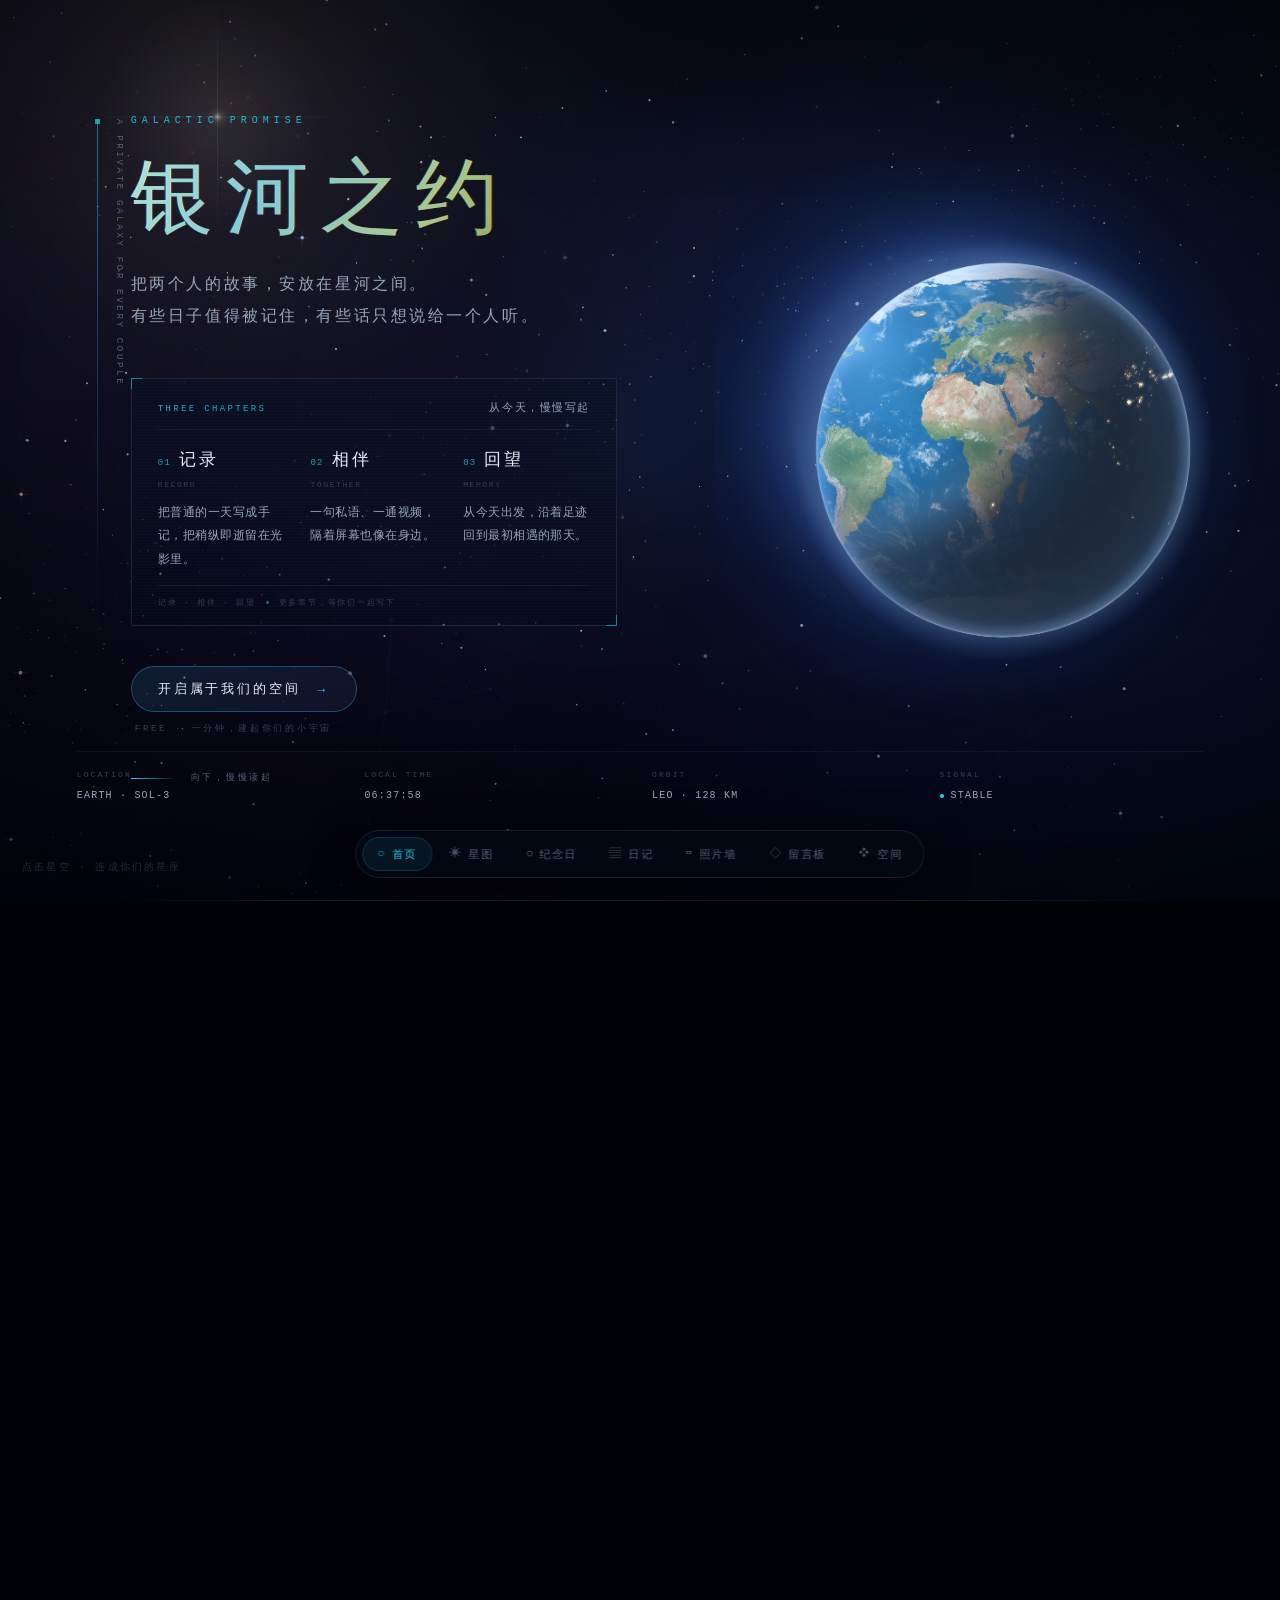
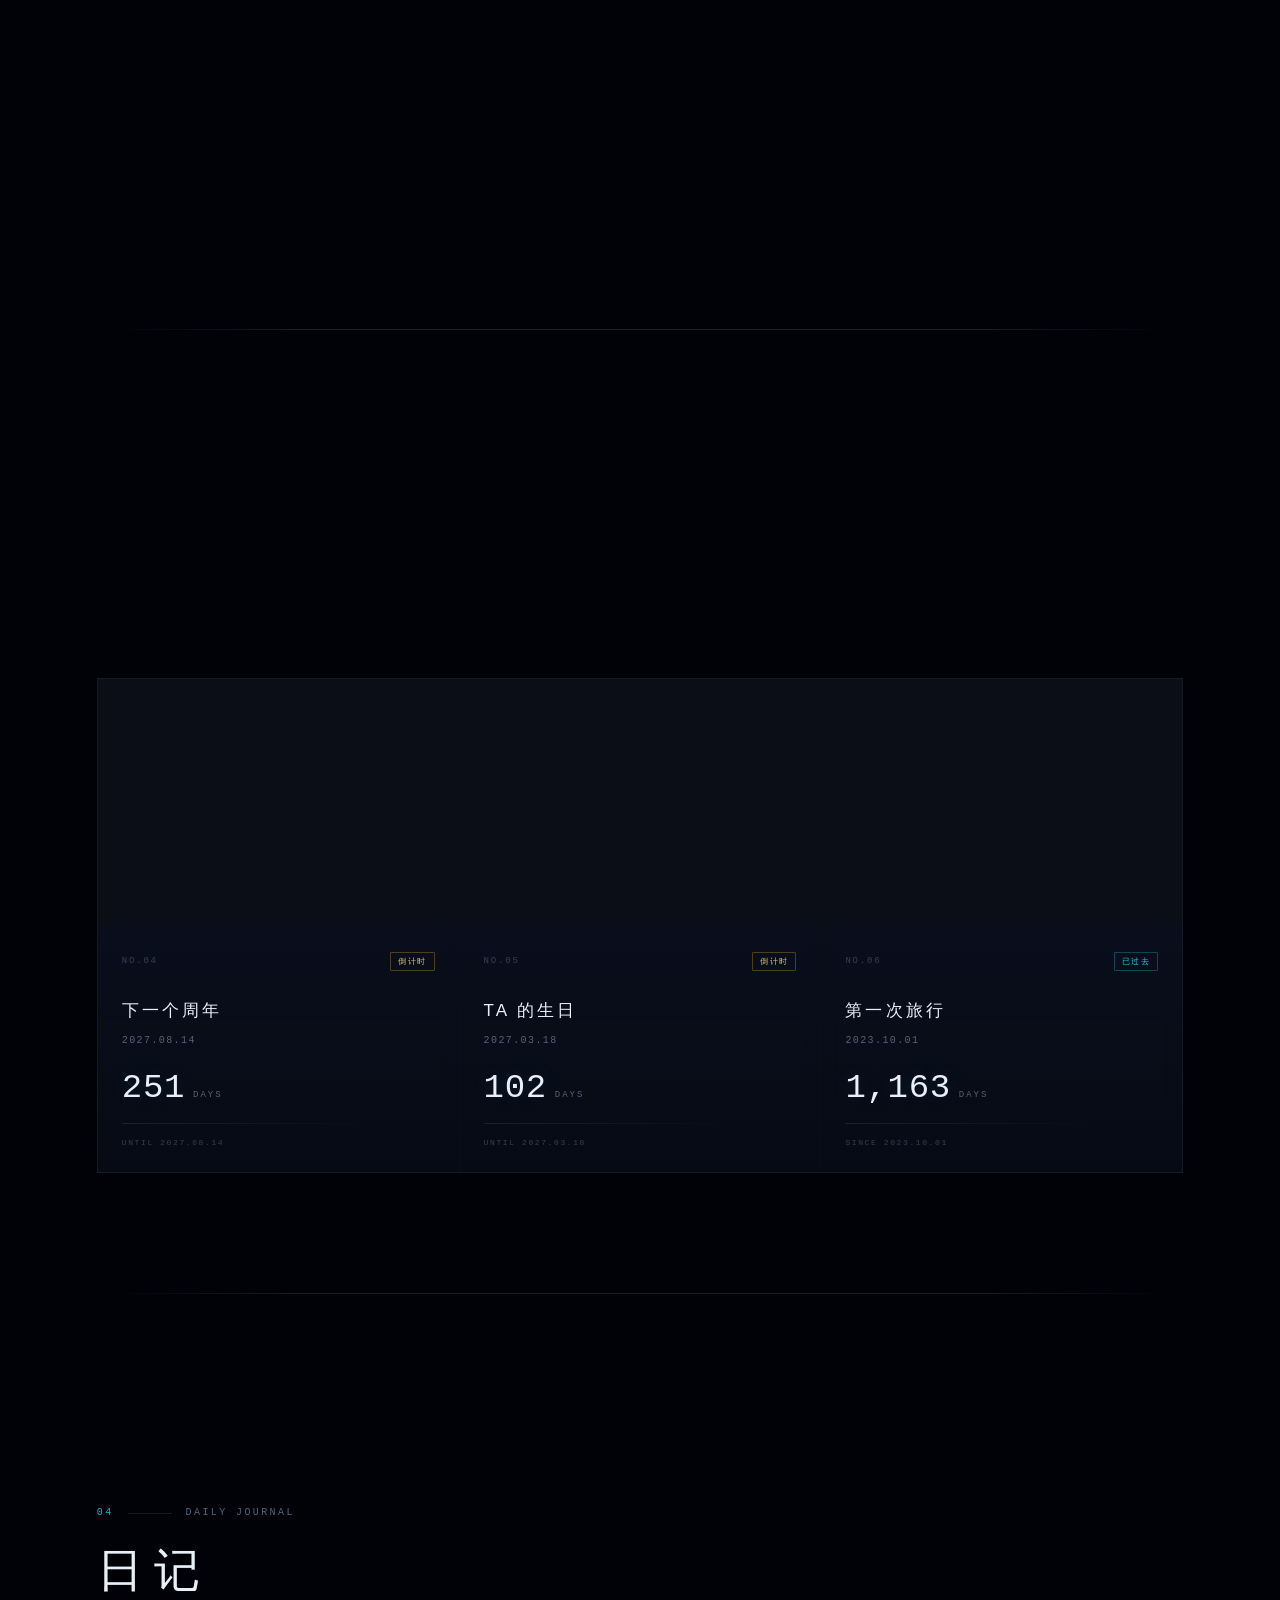
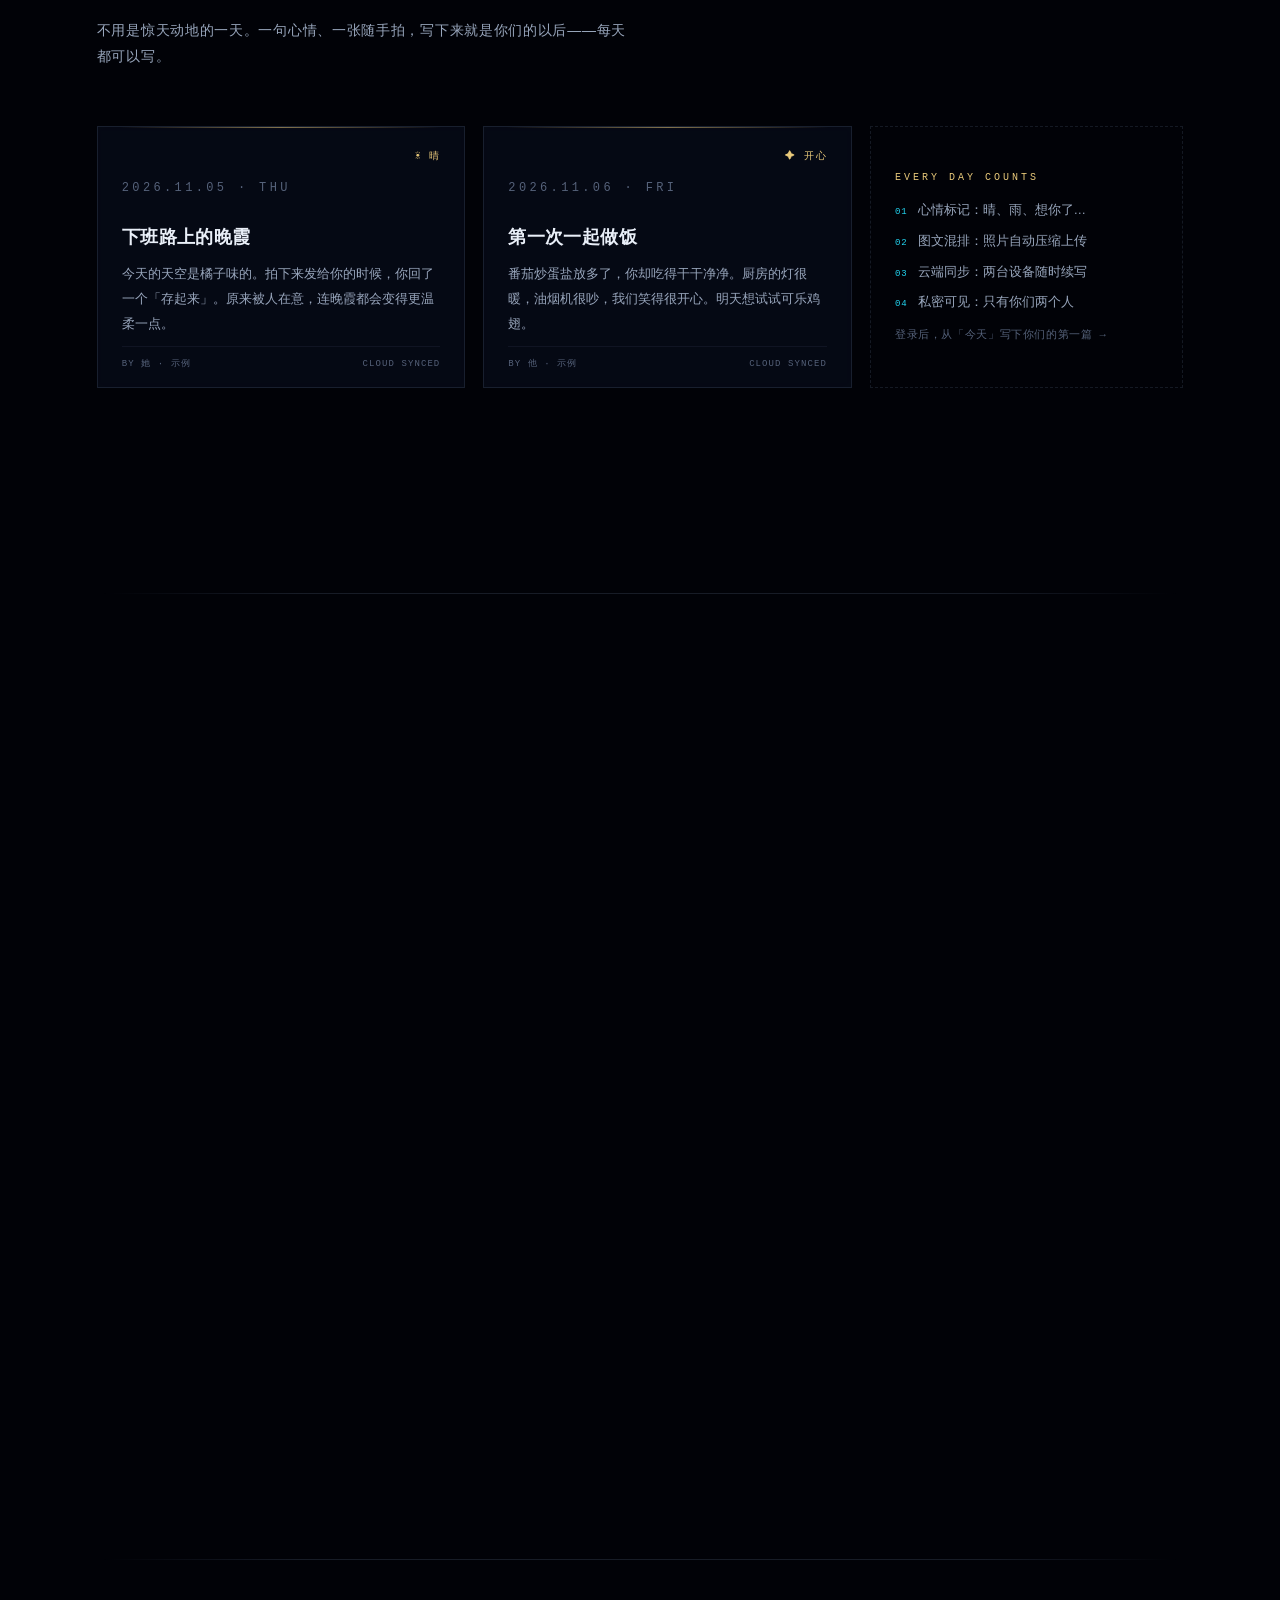
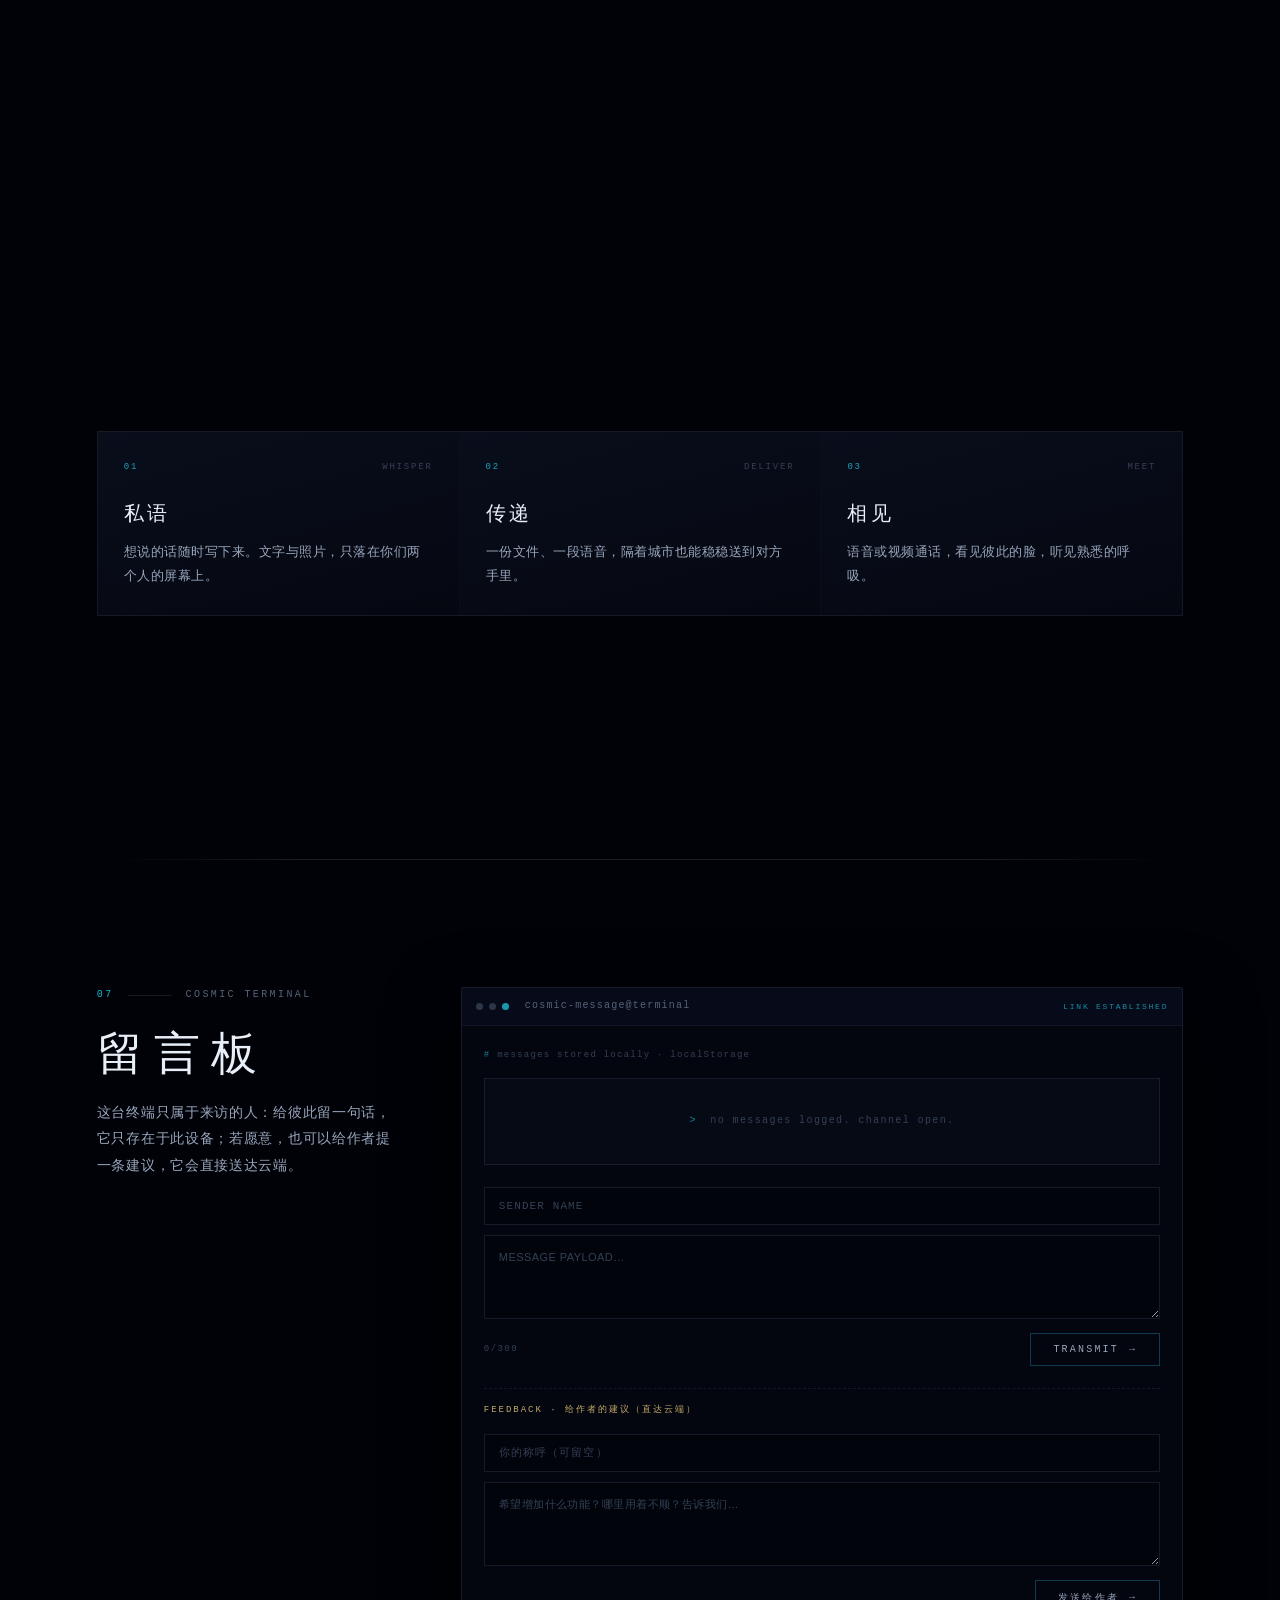
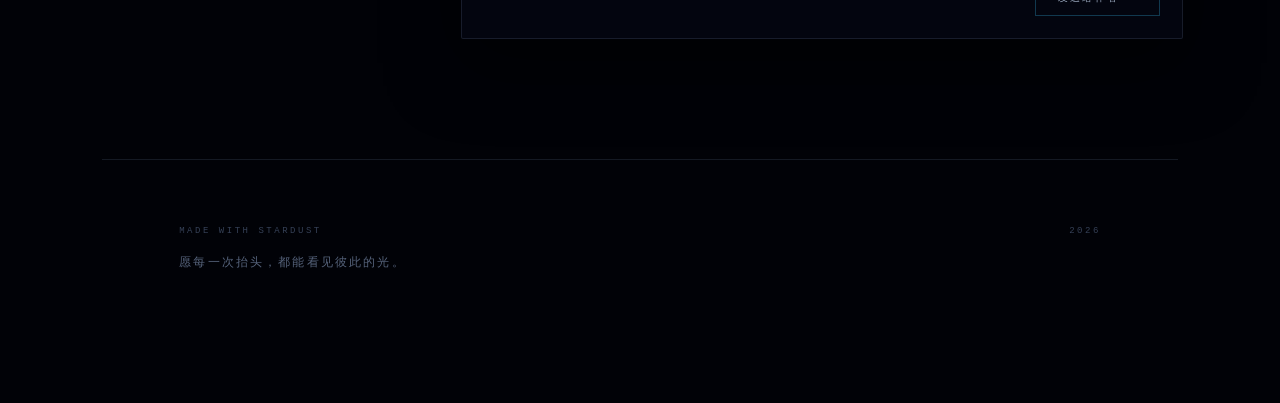
==== commit fcb8d318: "feat: shared couple album (add/view/remove photos), long message expand, draft autosave, today banne" ====
--- a/index.html
+++ b/index.html
@@ -12,7 +12,7 @@
 <meta name="apple-mobile-web-app-capable" content="yes" />
 <meta name="apple-mobile-web-app-status-bar-style" content="black-translucent" />
 <meta name="apple-mobile-web-app-title" content="银河之约" />
-<link rel="stylesheet" href="style.css?v=20261110g" />
+<link rel="stylesheet" href="style.css?v=20261110h" />
 </head>
 <body>
 
@@ -627,7 +627,7 @@
     document.write('<script src="https://cdn.jsdelivr.net/npm/@supabase/supabase-js@2/dist/umd/supabase.min.js"><\/script>');
   }
 </script>
-<script src="script.js?v=20261110g"></script>
-<script src="app.js?v=20261110g"></script>
+<script src="script.js?v=20261110h"></script>
+<script src="app.js?v=20261110h"></script>
 </body>
 </html>
--- a/style.css
+++ b/style.css
@@ -3228,10 +3228,12 @@
 html[data-theme="light"] .cursor-glow,
 html[data-theme="light"] .sv-space,
 html[data-theme="light"] .hero::after { display: none !important; }
-/* 浅色主题保留地球；不加深投影，否则画布方形边界会在米色底上显形 */
+/* 浅色主题保留地球；裁掉画布方形光晕，避免在米色底上显出一块方形 */
 html[data-theme="light"] .earth-stage {
   filter: saturate(1.02) brightness(1.02);
   opacity: 0.98;
+  -webkit-mask-image: radial-gradient(closest-side, #000 0 66%, transparent 92%);
+  mask-image: radial-gradient(closest-side, #000 0 66%, transparent 92%);
 }
 html[data-theme="light"] .hero-title .name,
 html[data-theme="light"] .hero-title .name-brand {
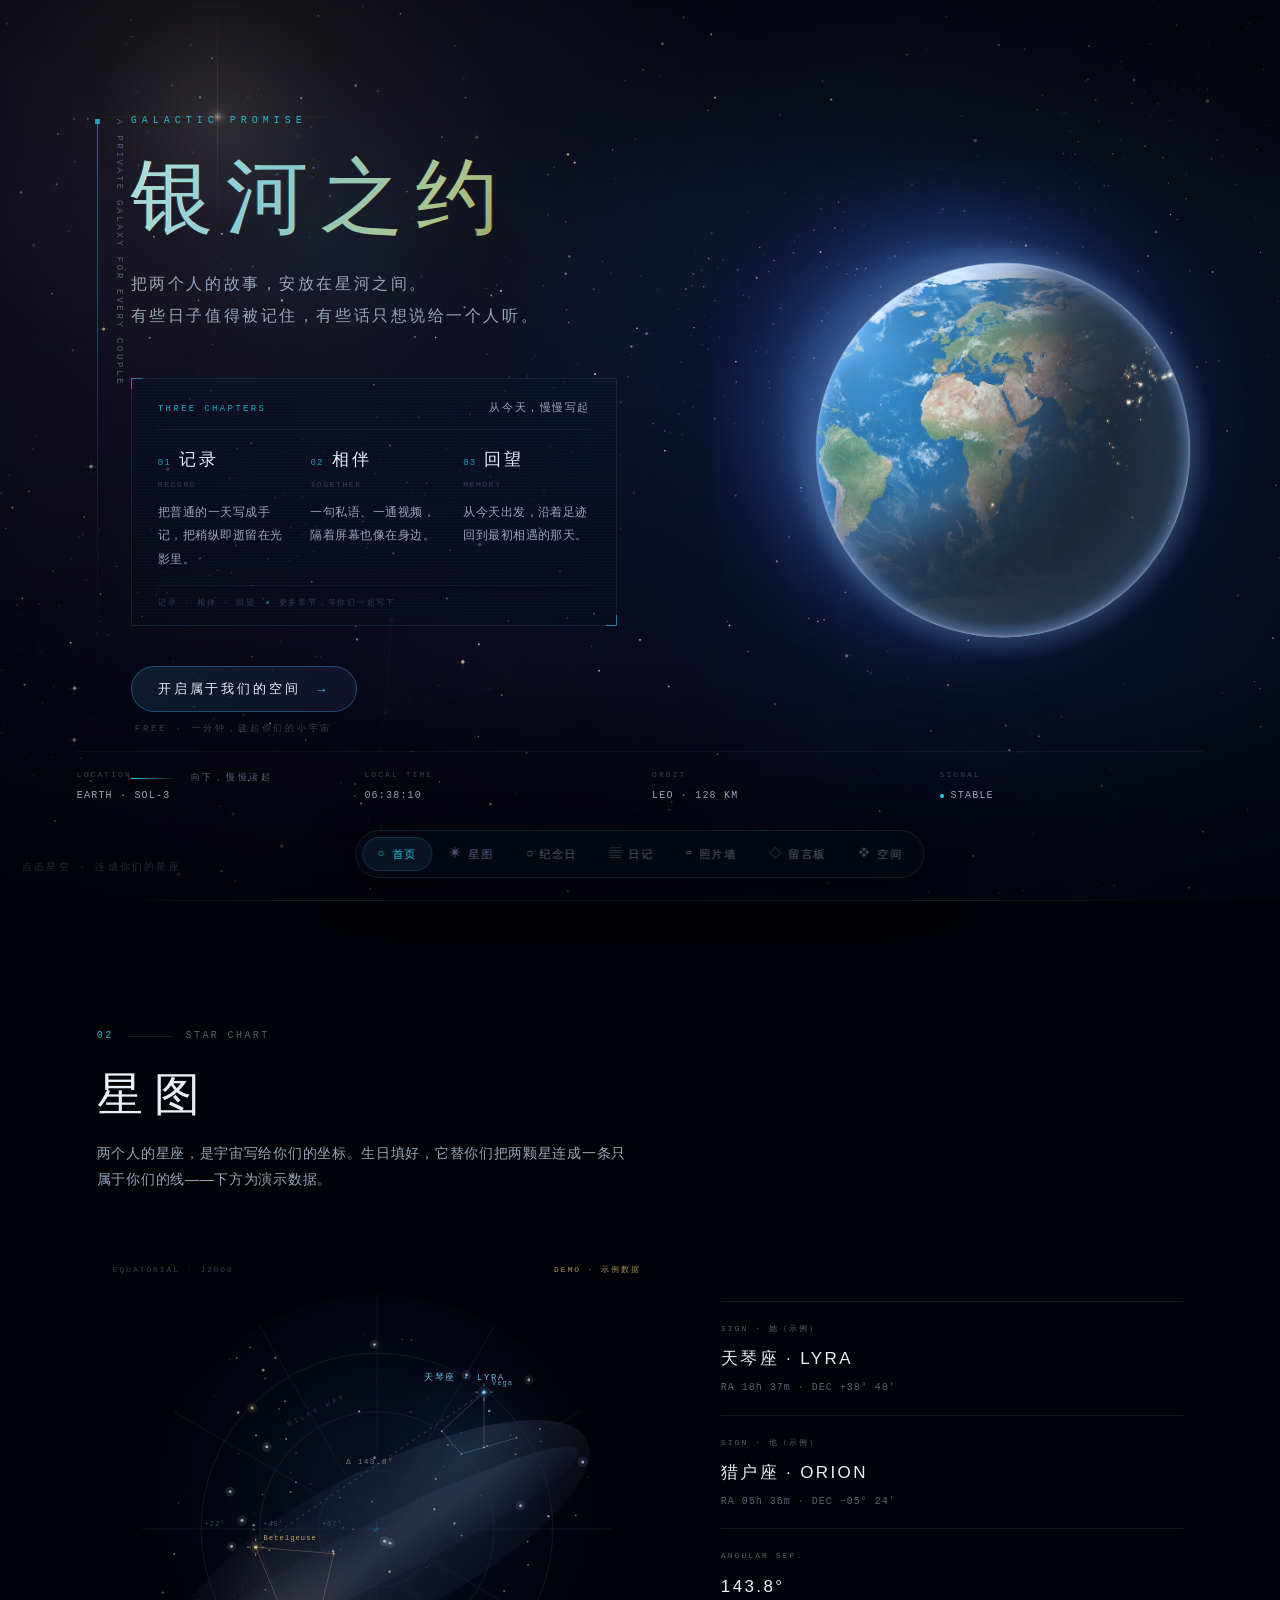
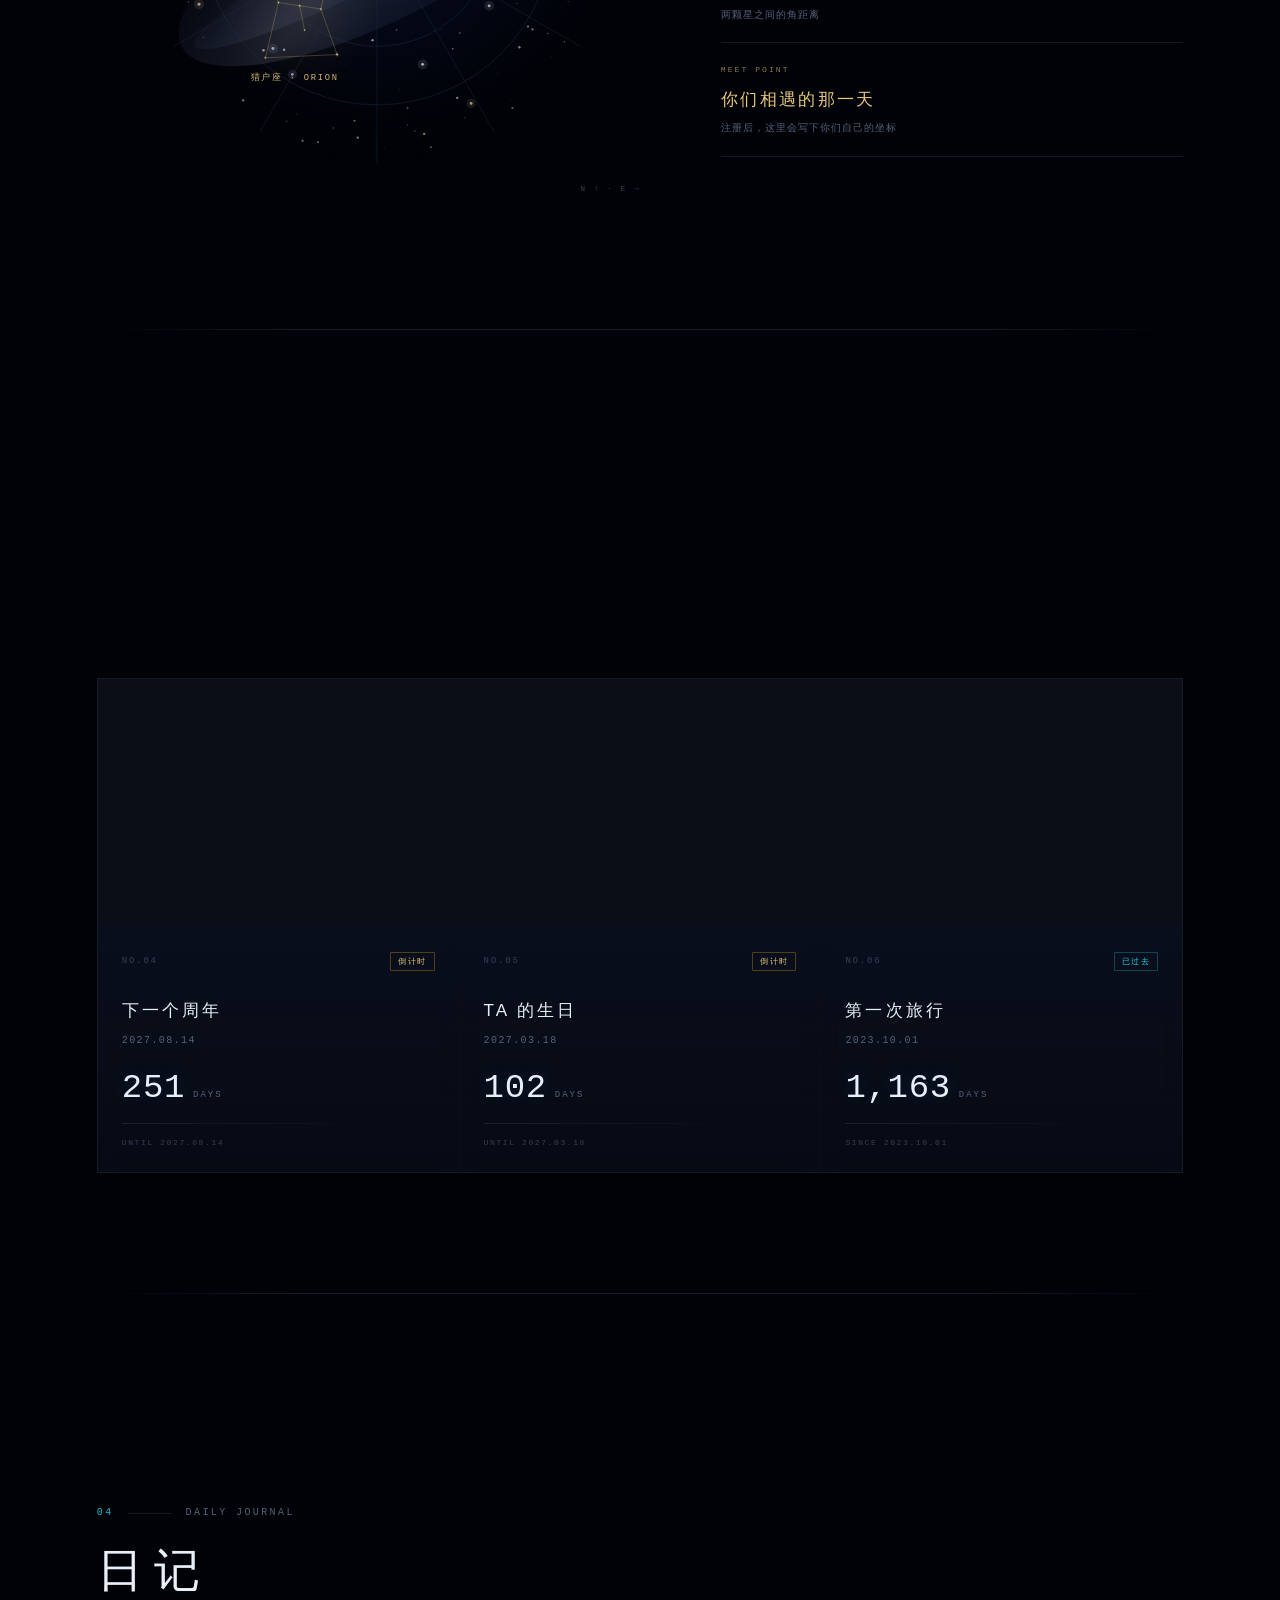
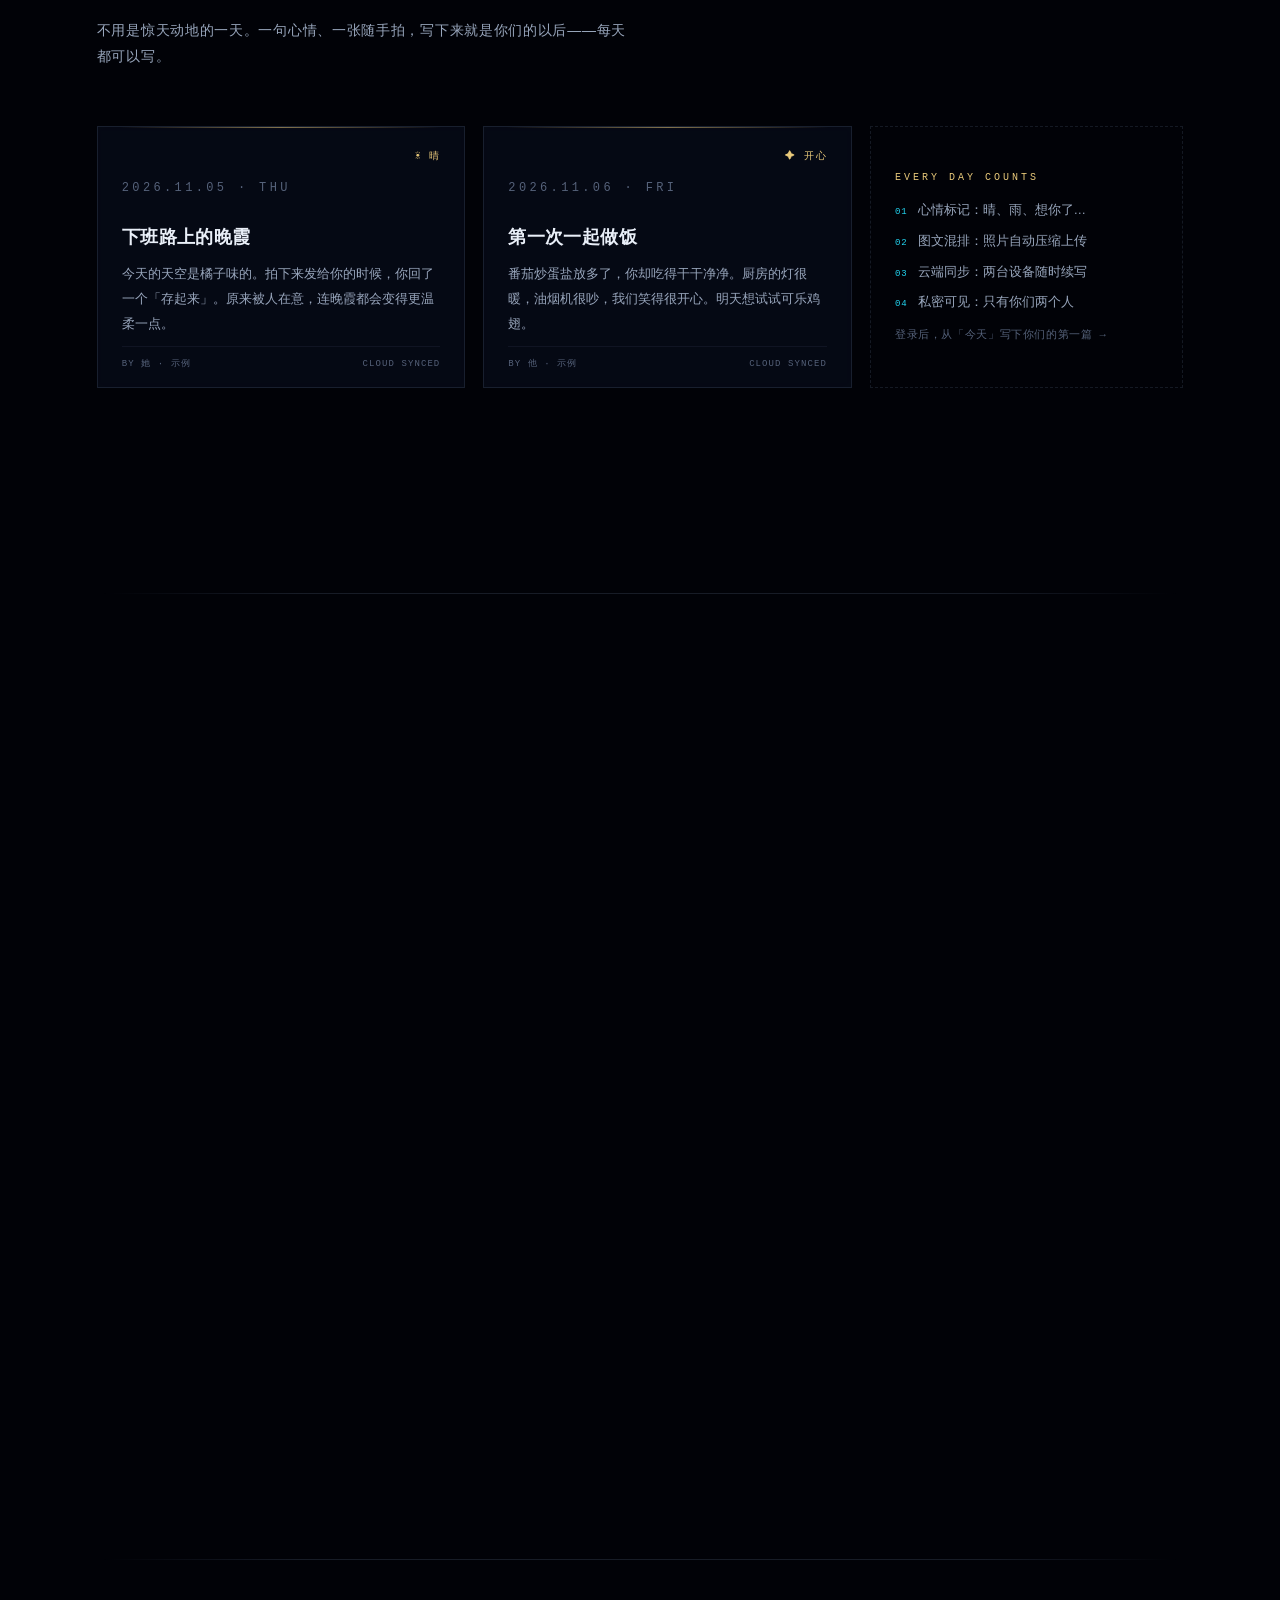
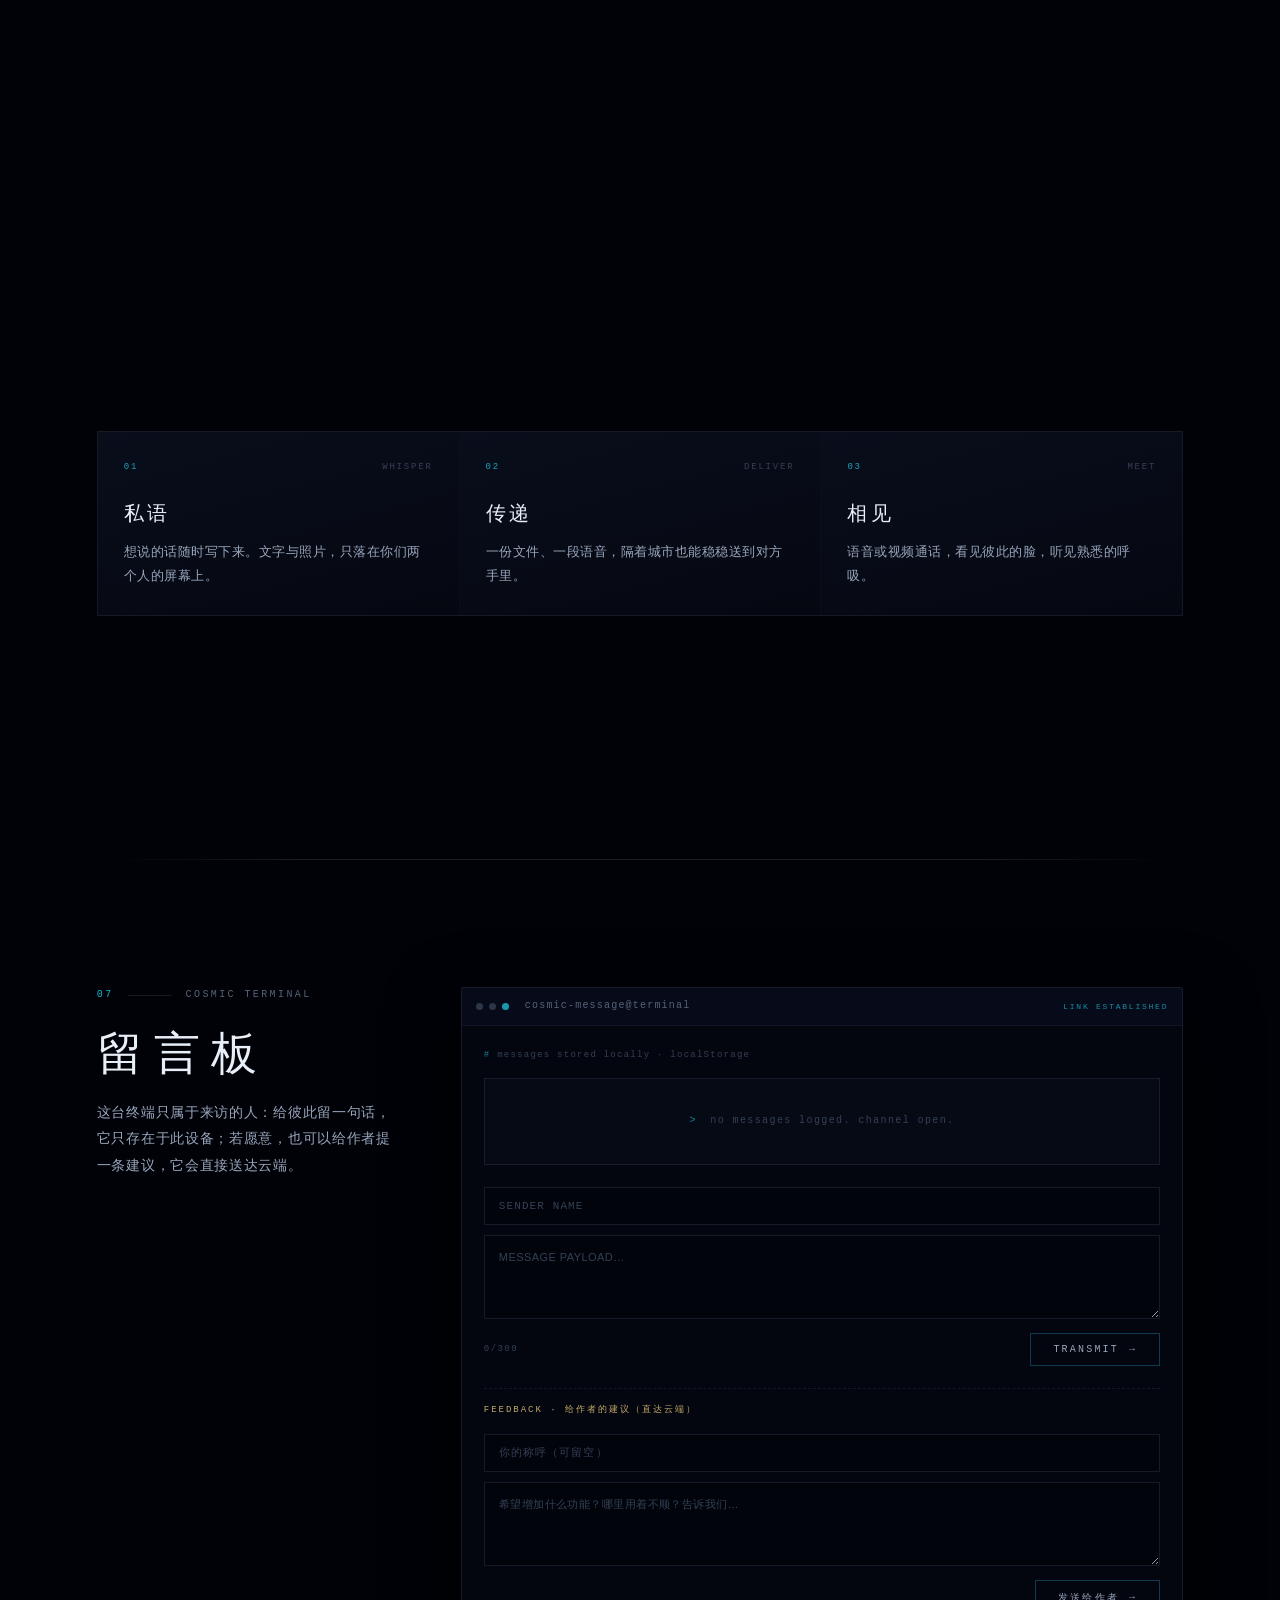
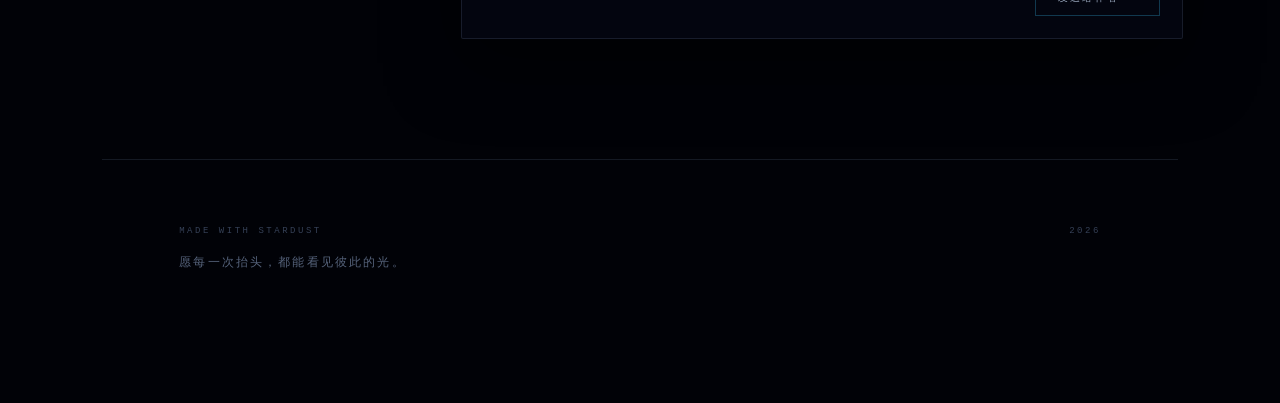
==== commit 2e01f97b: "feat: shared couple album (add/view/remove photos), long message expand, draft autosave, today banne" ====
--- a/index.html
+++ b/index.html
@@ -12,7 +12,7 @@
 <meta name="apple-mobile-web-app-capable" content="yes" />
 <meta name="apple-mobile-web-app-status-bar-style" content="black-translucent" />
 <meta name="apple-mobile-web-app-title" content="银河之约" />
-<link rel="stylesheet" href="style.css?v=20261110h" />
+<link rel="stylesheet" href="style.css?v=20261110i" />
 </head>
 <body>
 
@@ -627,7 +627,7 @@
     document.write('<script src="https://cdn.jsdelivr.net/npm/@supabase/supabase-js@2/dist/umd/supabase.min.js"><\/script>');
   }
 </script>
-<script src="script.js?v=20261110h"></script>
-<script src="app.js?v=20261110h"></script>
+<script src="script.js?v=20261110i"></script>
+<script src="app.js?v=20261110i"></script>
 </body>
 </html>
--- a/style.css
+++ b/style.css
@@ -3304,6 +3304,41 @@
 html[data-theme="light"] .hero-subtitle { color: rgba(27, 50, 84, 0.55); }
 html[data-theme="light"] .hero-quote { color: #3c4659; }
 html[data-theme="light"] .cta-note { color: #5f6a7d; }
+
+/* 极简白：首屏三章卡片做成"纸卡目录"，去掉科幻角标与扫描线造成的脏边 */
+html[data-theme="light"] .hero-chapters {
+  background: rgba(255, 255, 255, 0.62);
+  border: 1px solid rgba(27, 50, 84, 0.13);
+  border-radius: 16px;
+  padding: 15px 18px 16px;
+  box-shadow: 0 20px 46px rgba(40, 54, 74, 0.08), inset 0 1px 0 rgba(255, 255, 255, 0.7);
+  -webkit-backdrop-filter: blur(12px) saturate(1.05);
+  backdrop-filter: blur(12px) saturate(1.05);
+}
+html[data-theme="light"] .hero-chapters::before,
+html[data-theme="light"] .hero-chapters::after { display: none; }
+html[data-theme="light"] .hero-chapters .hud-head {
+  margin-bottom: 12px;
+  padding-bottom: 10px;
+  border-bottom: 1px solid rgba(27, 50, 84, 0.09);
+}
+html[data-theme="light"] .hero-chapters .chapter-no { color: #1d4ed8; opacity: 0.9; }
+html[data-theme="light"] .hero-chapters .chapter-name { color: #16203a; }
+html[data-theme="light"] .hero-chapters .chapter-en { letter-spacing: 0.18em; }
+
+@media (max-width: 900px) {
+  /* 手机端改成竖排目录：一行一章，右侧英文，避免三列稀疏留白 */
+  html[data-theme="light"] .hero-chapters .chapter-list { grid-template-columns: 1fr; gap: 0; }
+  html[data-theme="light"] .hero-chapters .chapter {
+    display: flex;
+    align-items: baseline;
+    gap: 10px;
+    padding: 9px 0;
+    border-top: 1px solid rgba(27, 50, 84, 0.08);
+  }
+  html[data-theme="light"] .hero-chapters .chapter:first-child { border-top: 0; padding-top: 1px; }
+  html[data-theme="light"] .hero-chapters .chapter-en { margin: 0 0 0 auto; font-size: 8px; }
+}
 html[data-theme="light"] .chapter-desc { color: #5c6678; }
 html[data-theme="light"] .chapter-en,
 html[data-theme="light"] .hud-label,
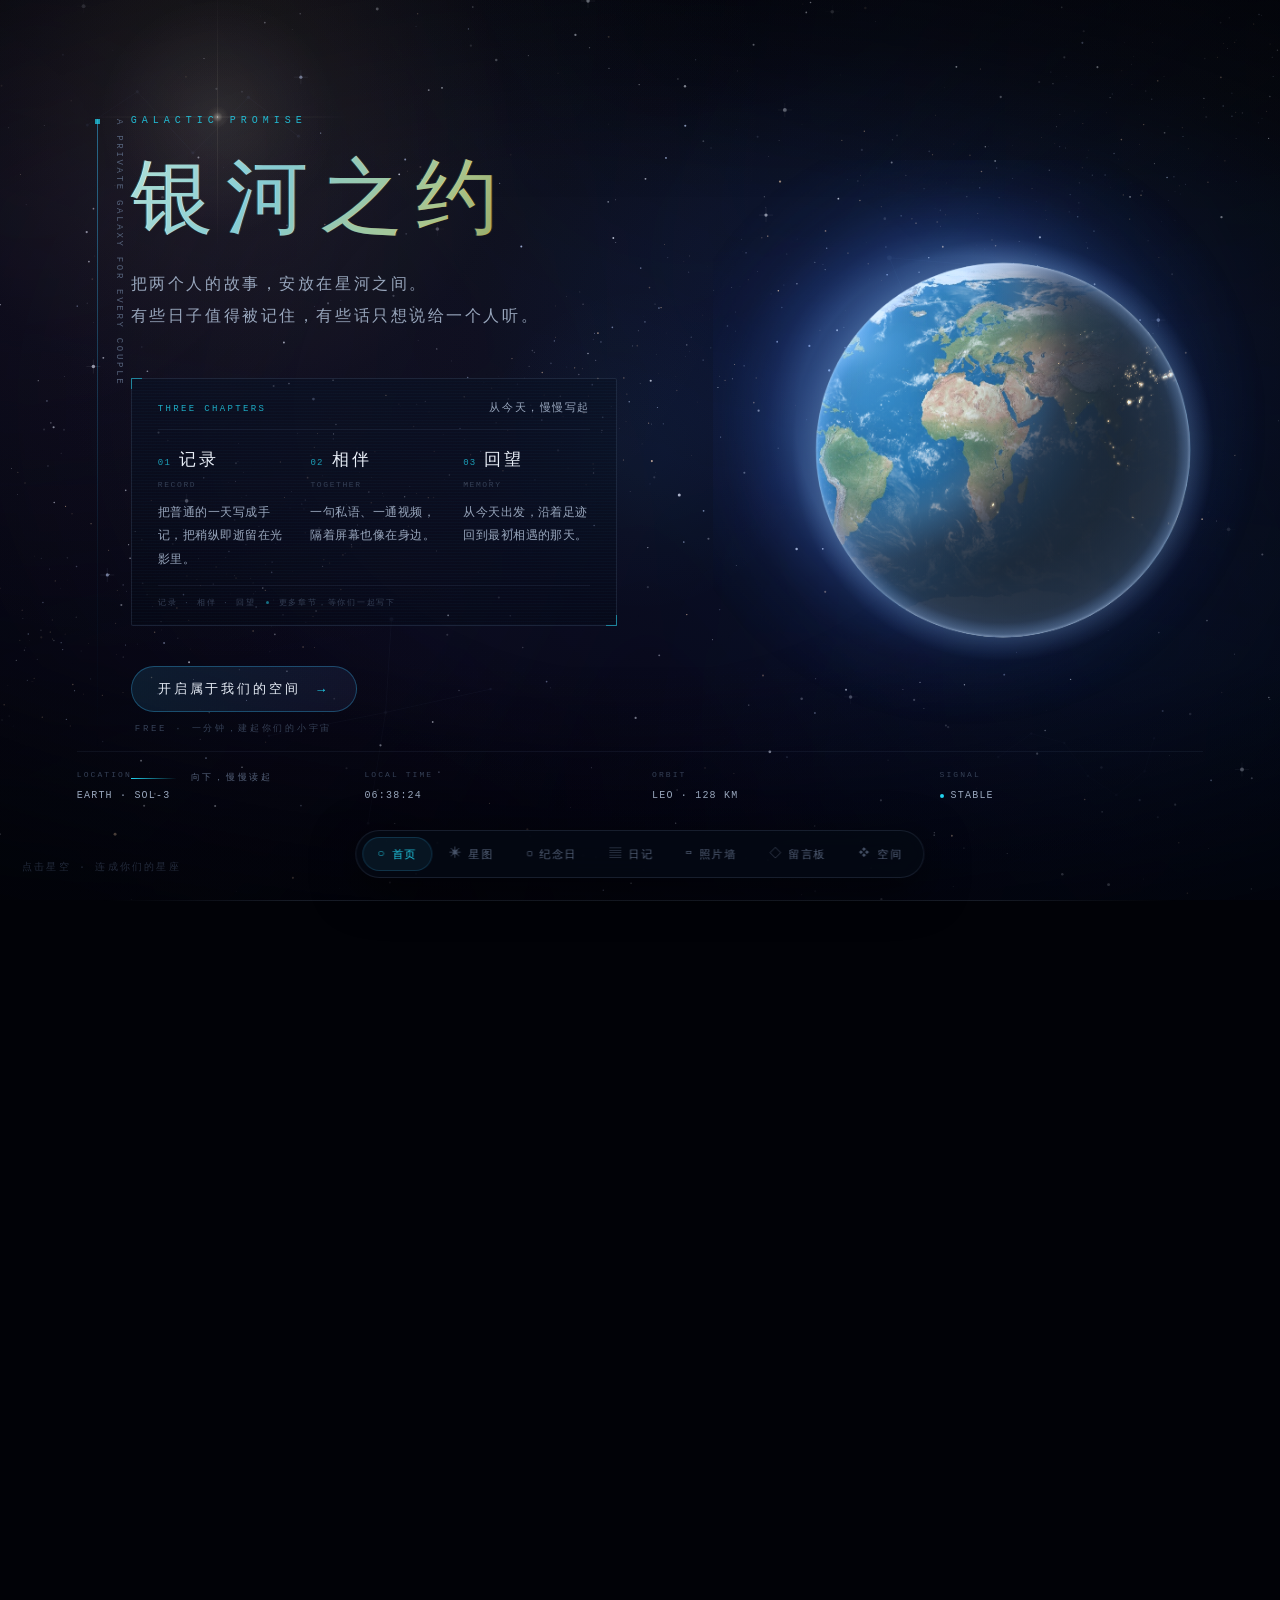
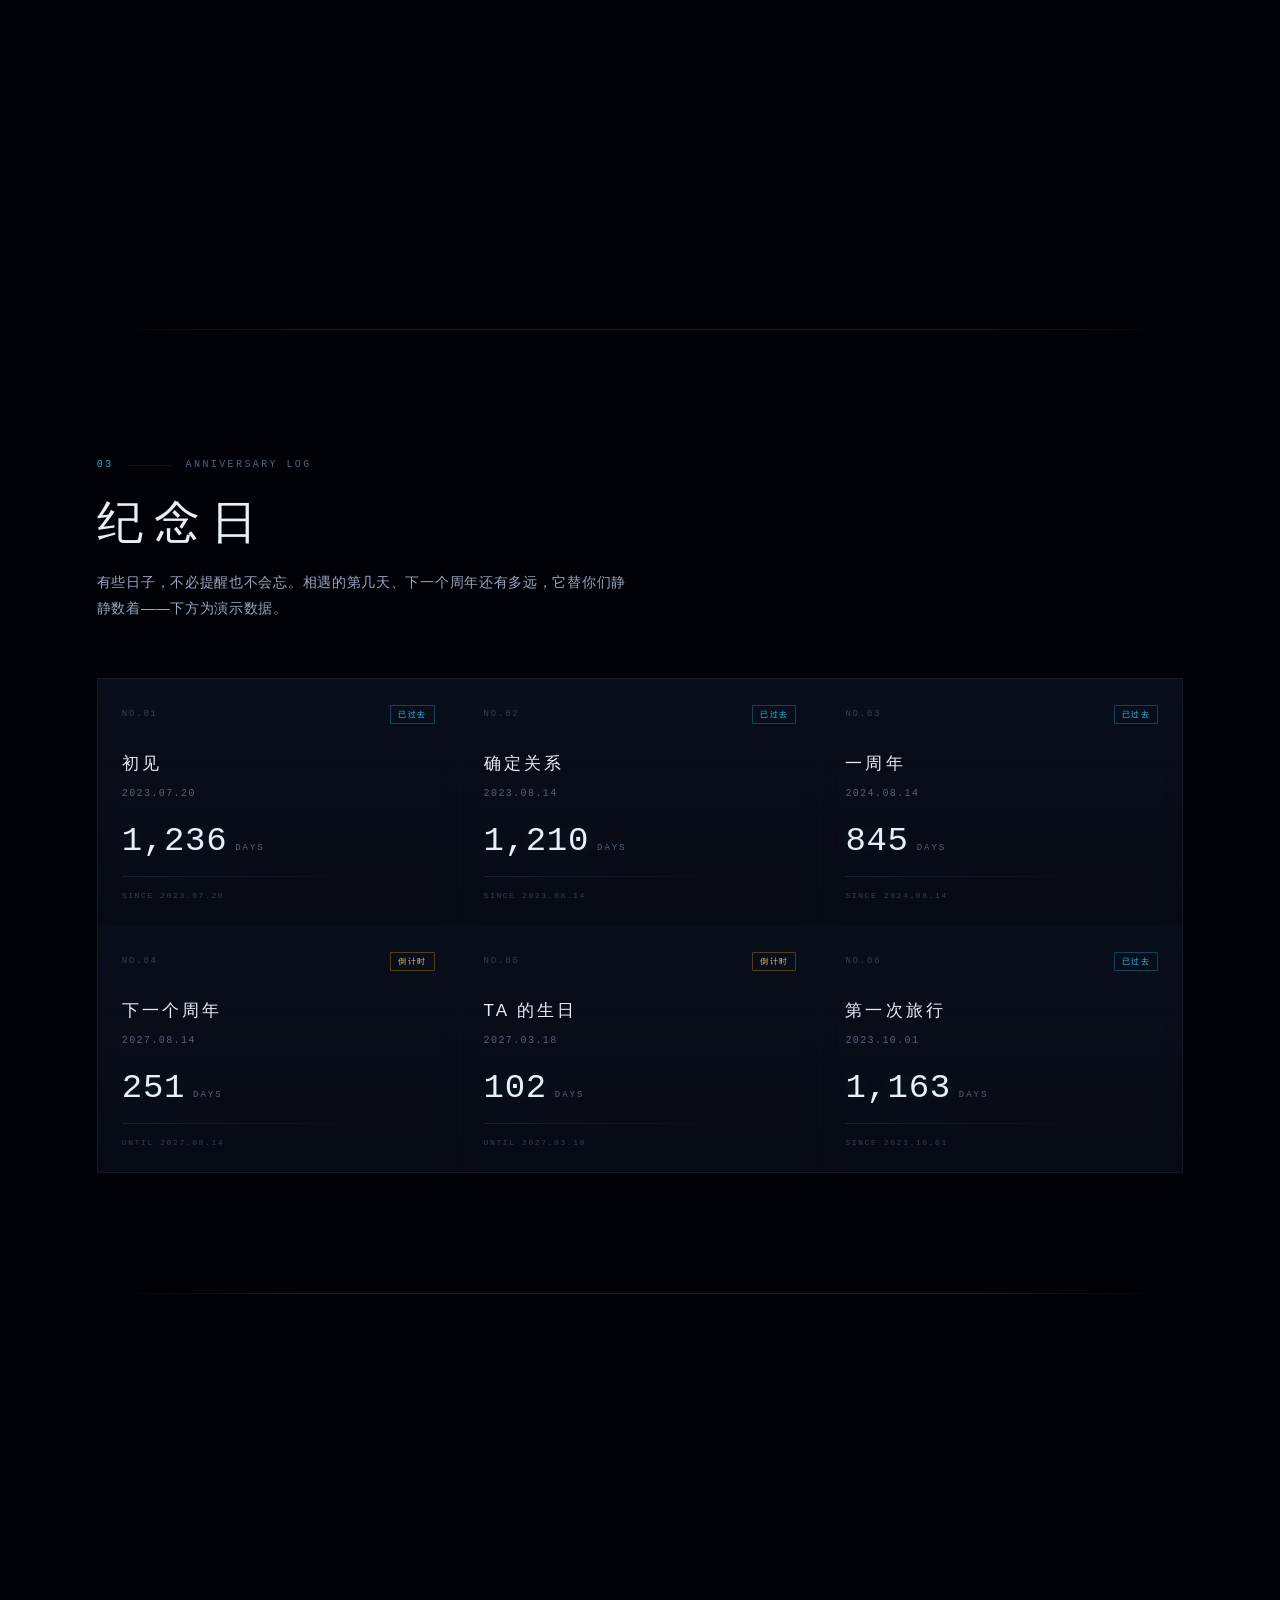
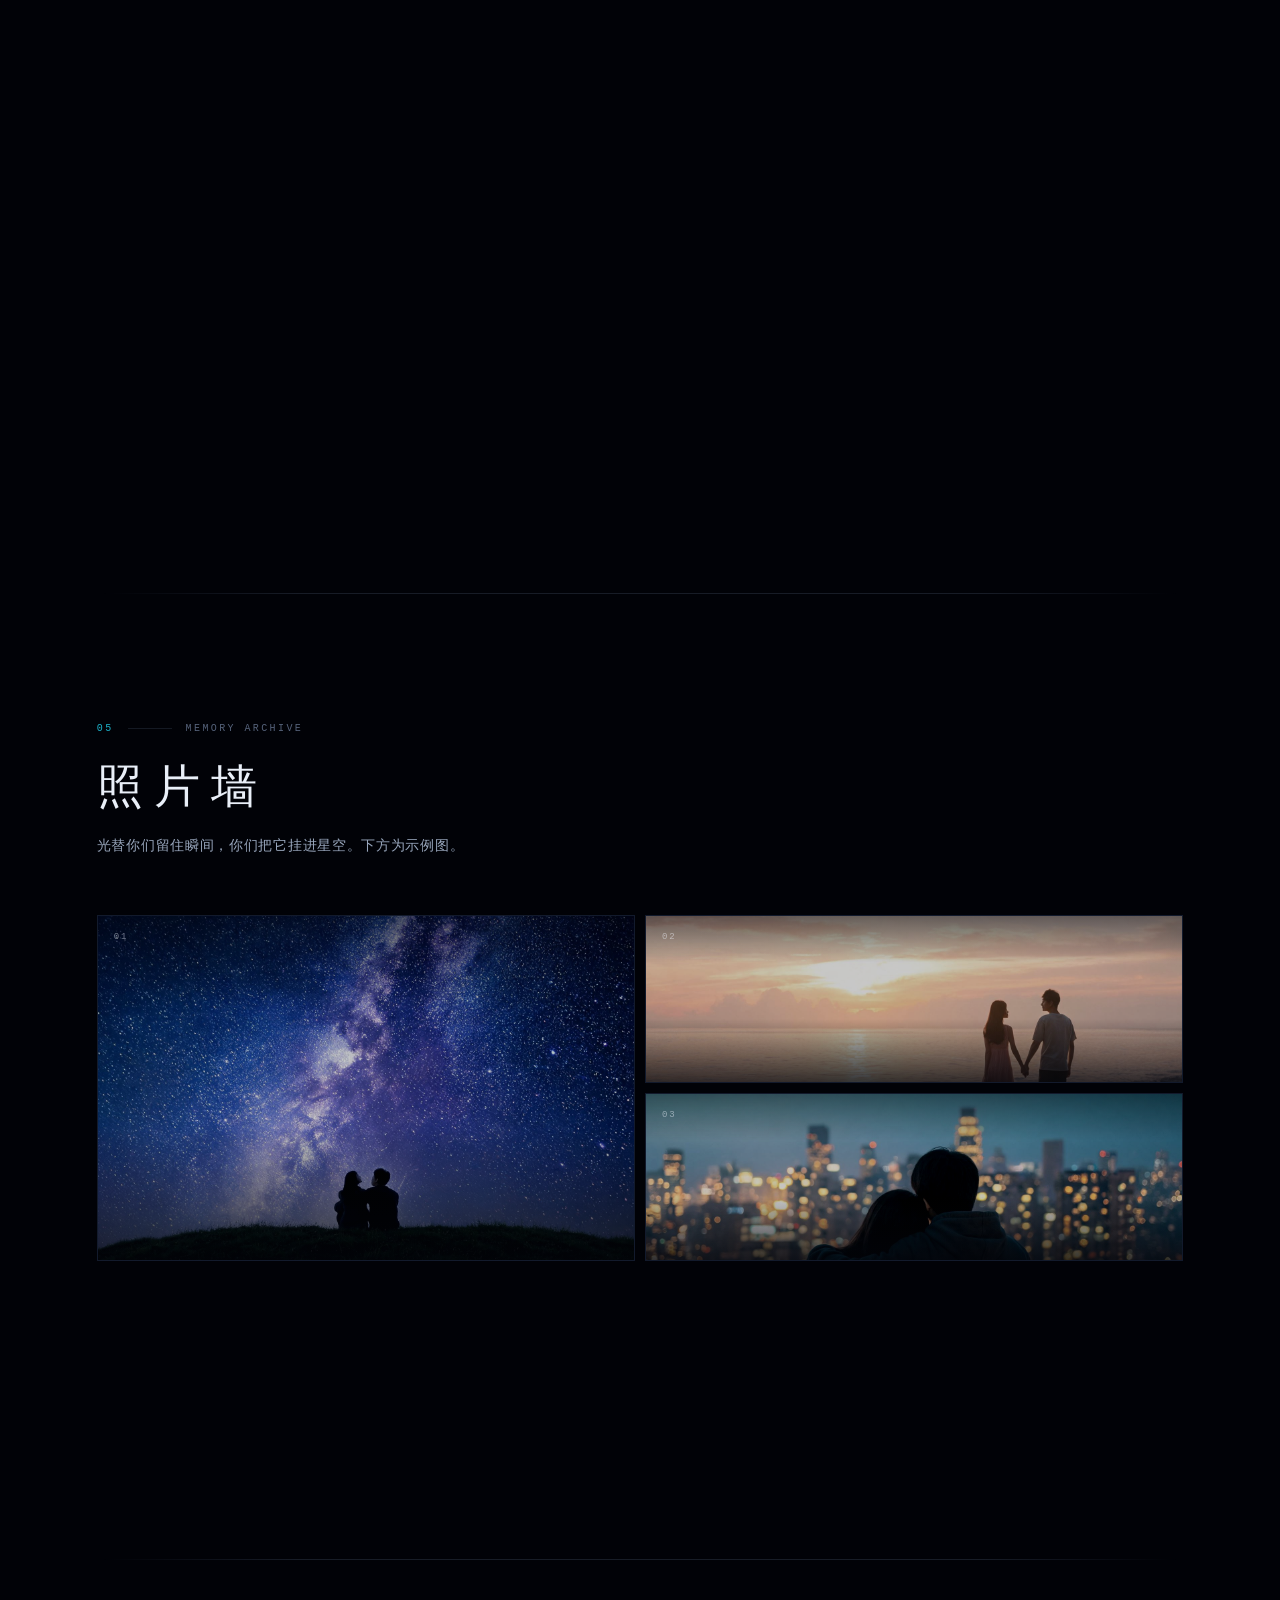
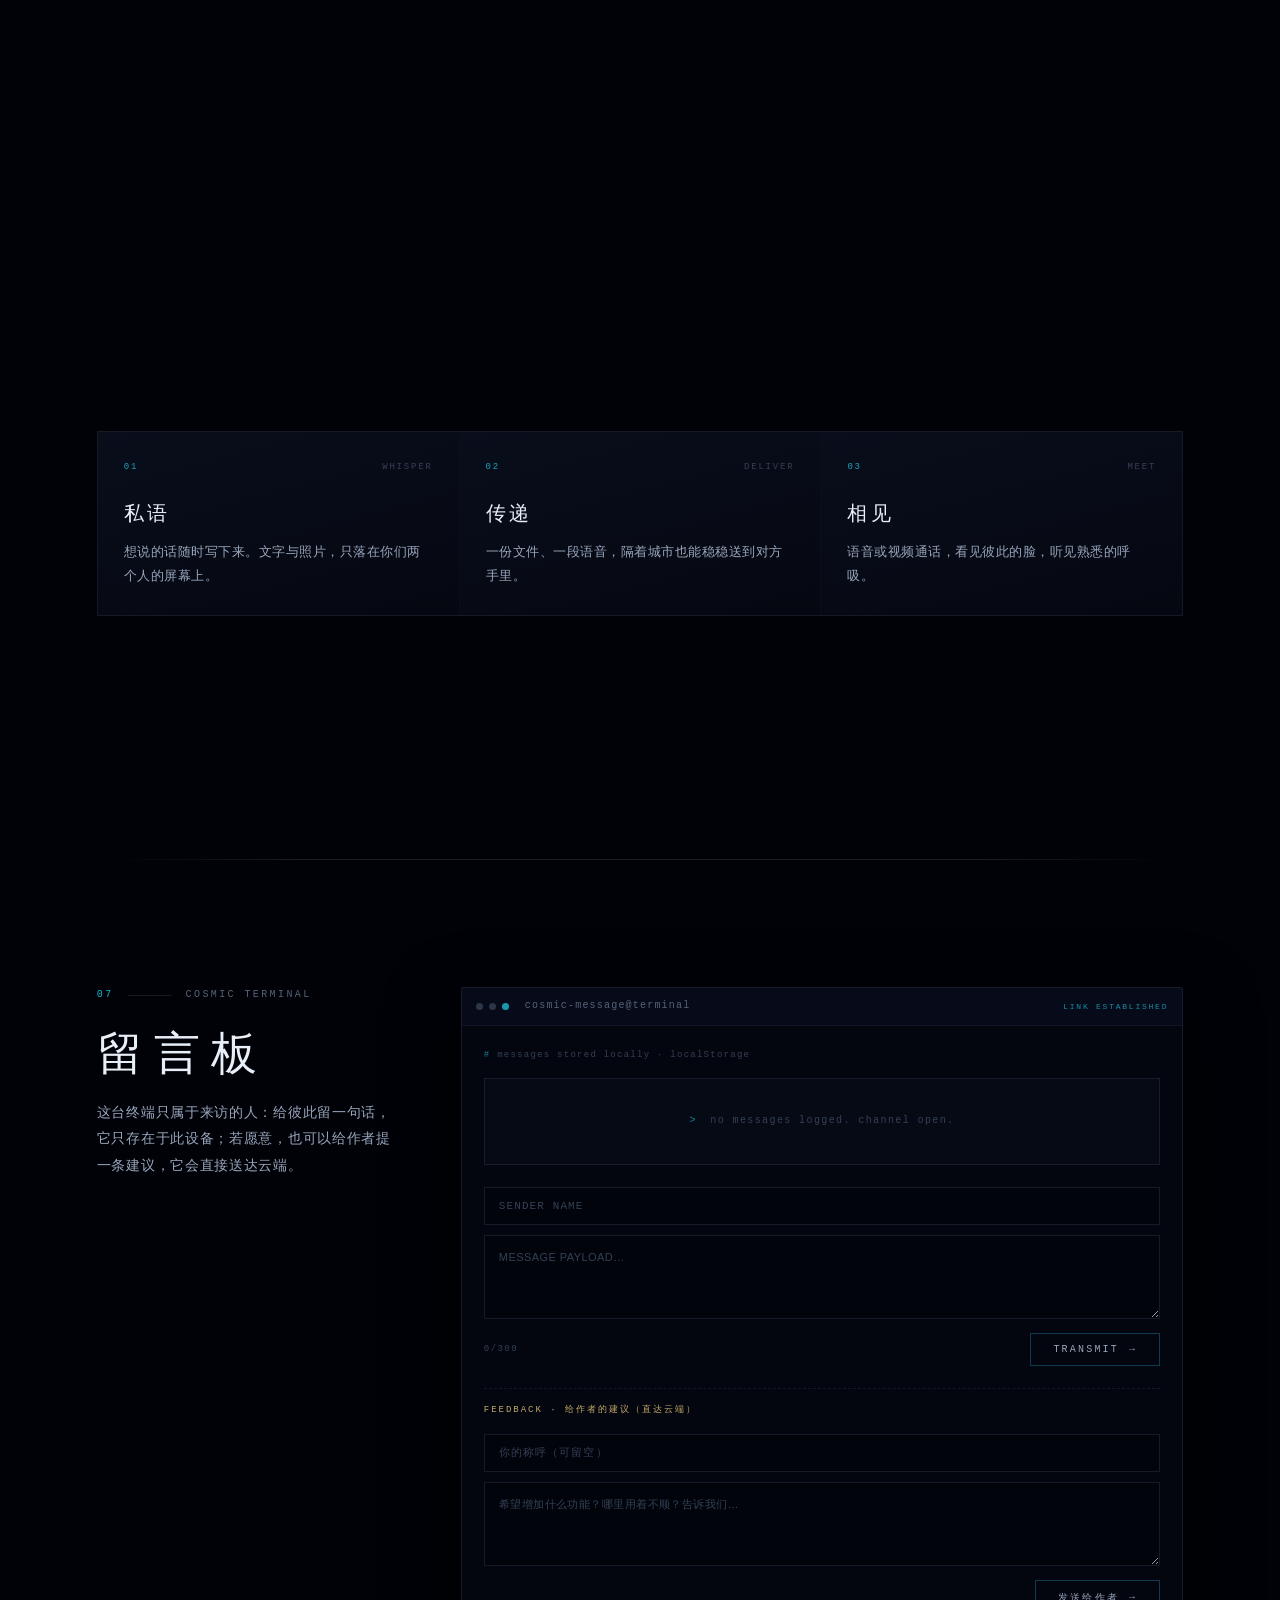
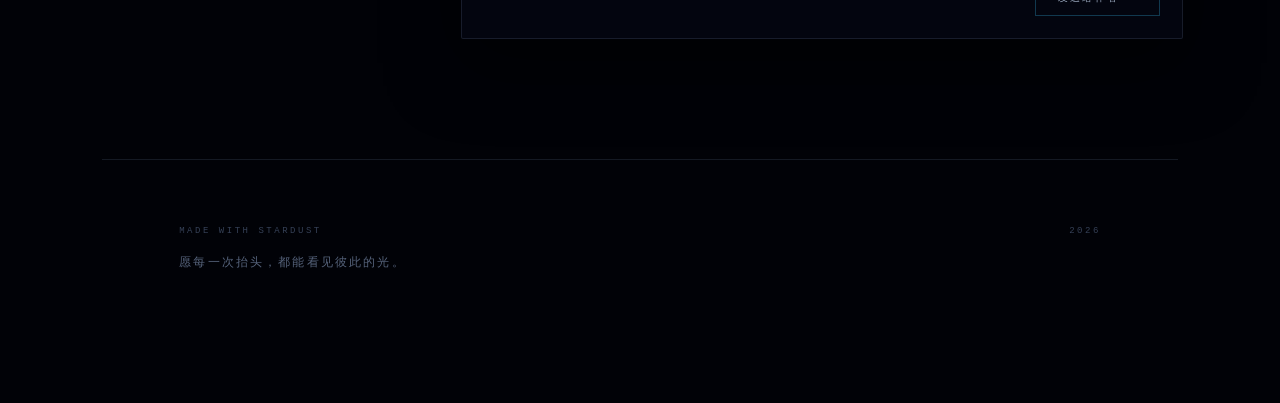
==== commit c5ee7ab3: "feat: shared couple album (add/view/remove photos), long message expand, draft autosave, today banne" ====
--- a/index.html
+++ b/index.html
@@ -12,7 +12,7 @@
 <meta name="apple-mobile-web-app-capable" content="yes" />
 <meta name="apple-mobile-web-app-status-bar-style" content="black-translucent" />
 <meta name="apple-mobile-web-app-title" content="银河之约" />
-<link rel="stylesheet" href="style.css?v=20261110i" />
+<link rel="stylesheet" href="style.css?v=20261110j" />
 </head>
 <body>
 
@@ -627,7 +627,7 @@
     document.write('<script src="https://cdn.jsdelivr.net/npm/@supabase/supabase-js@2/dist/umd/supabase.min.js"><\/script>');
   }
 </script>
-<script src="script.js?v=20261110i"></script>
-<script src="app.js?v=20261110i"></script>
+<script src="script.js?v=20261110j"></script>
+<script src="app.js?v=20261110j"></script>
 </body>
 </html>
--- a/style.css
+++ b/style.css
@@ -3338,6 +3338,14 @@
   }
   html[data-theme="light"] .hero-chapters .chapter:first-child { border-top: 0; padding-top: 1px; }
   html[data-theme="light"] .hero-chapters .chapter-en { margin: 0 0 0 auto; font-size: 8px; }
+}
+
+/* 矮屏（小窗/横屏）收紧首屏，避免三章卡片被底部导航压住 */
+@media (max-height: 800px) {
+  .hero-content { padding-bottom: 72px; }
+  html[data-theme="light"] .hero-chapters { padding: 12px 16px 12px; }
+  html[data-theme="light"] .hero-chapters .chapter { padding: 7px 0; }
+  html[data-theme="light"] .hero-chapters .hud-head { margin-bottom: 8px; padding-bottom: 7px; }
 }
 html[data-theme="light"] .chapter-desc { color: #5c6678; }
 html[data-theme="light"] .chapter-en,
